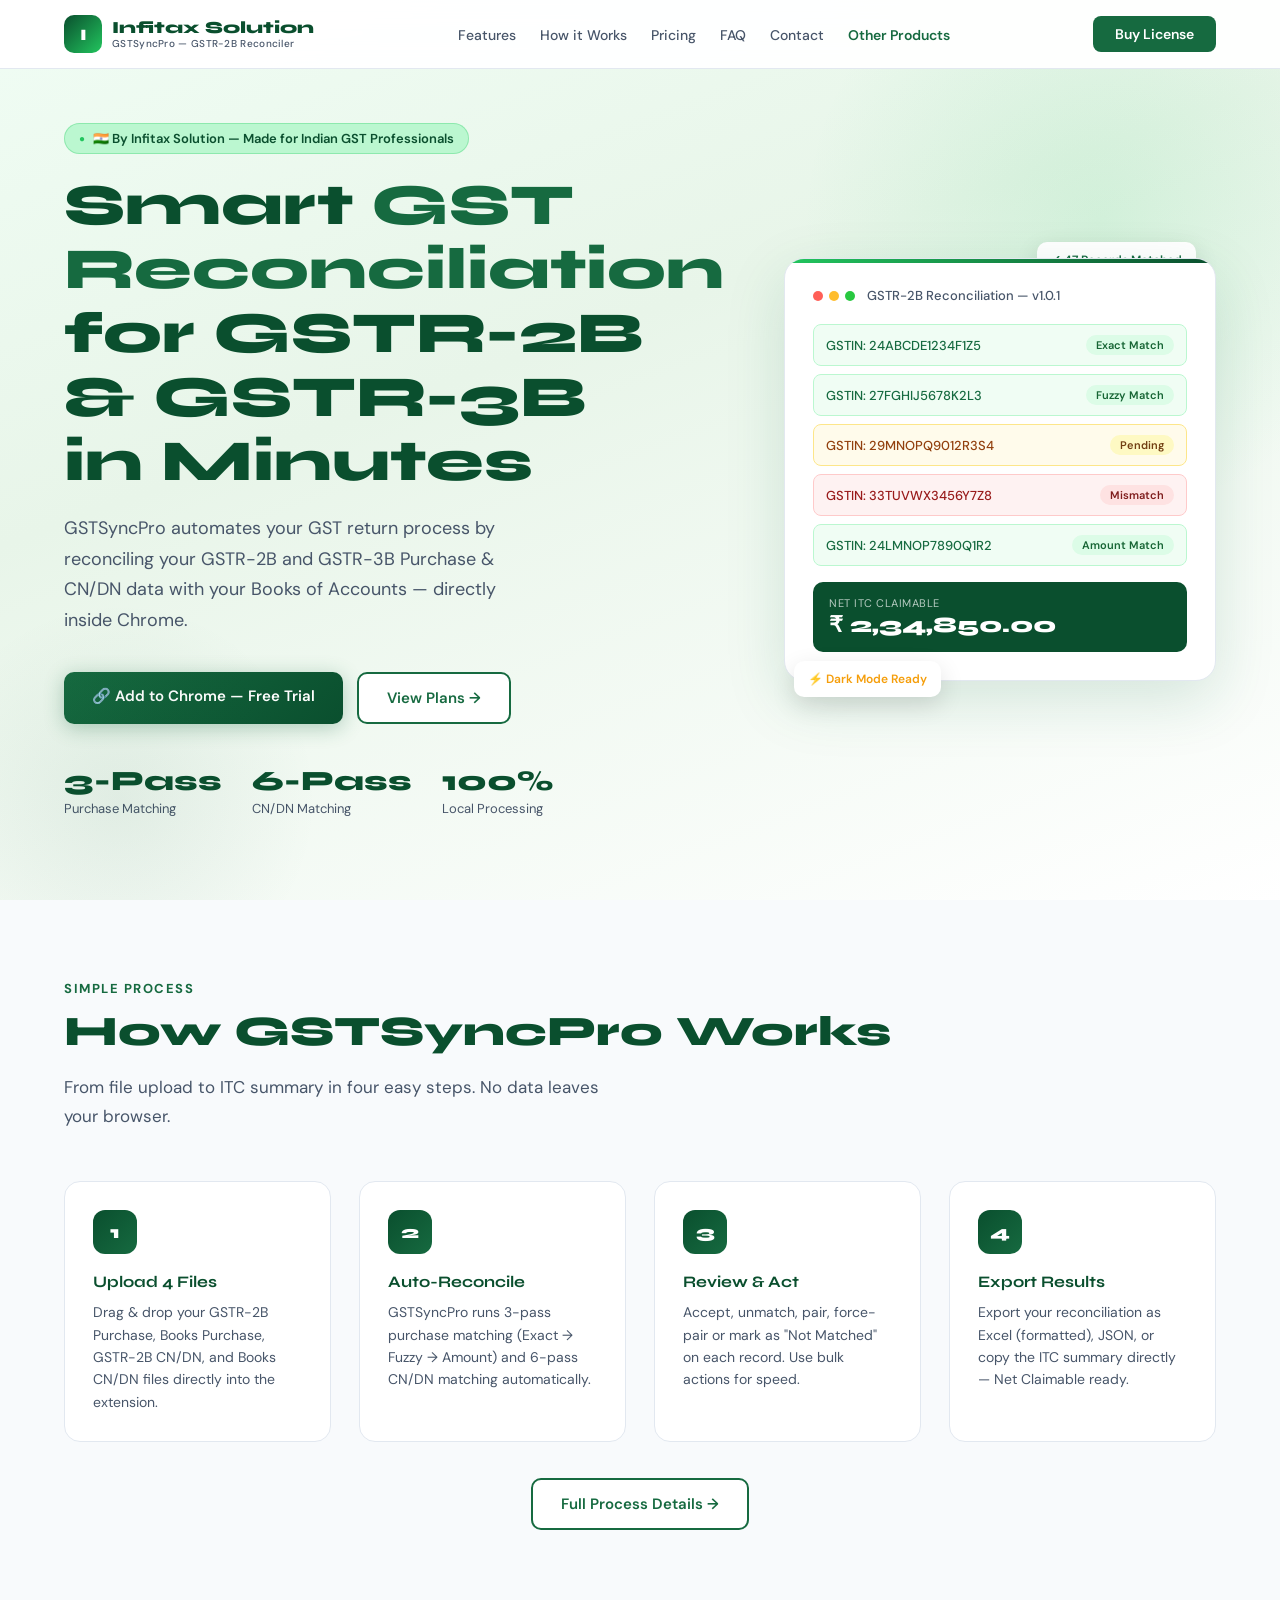
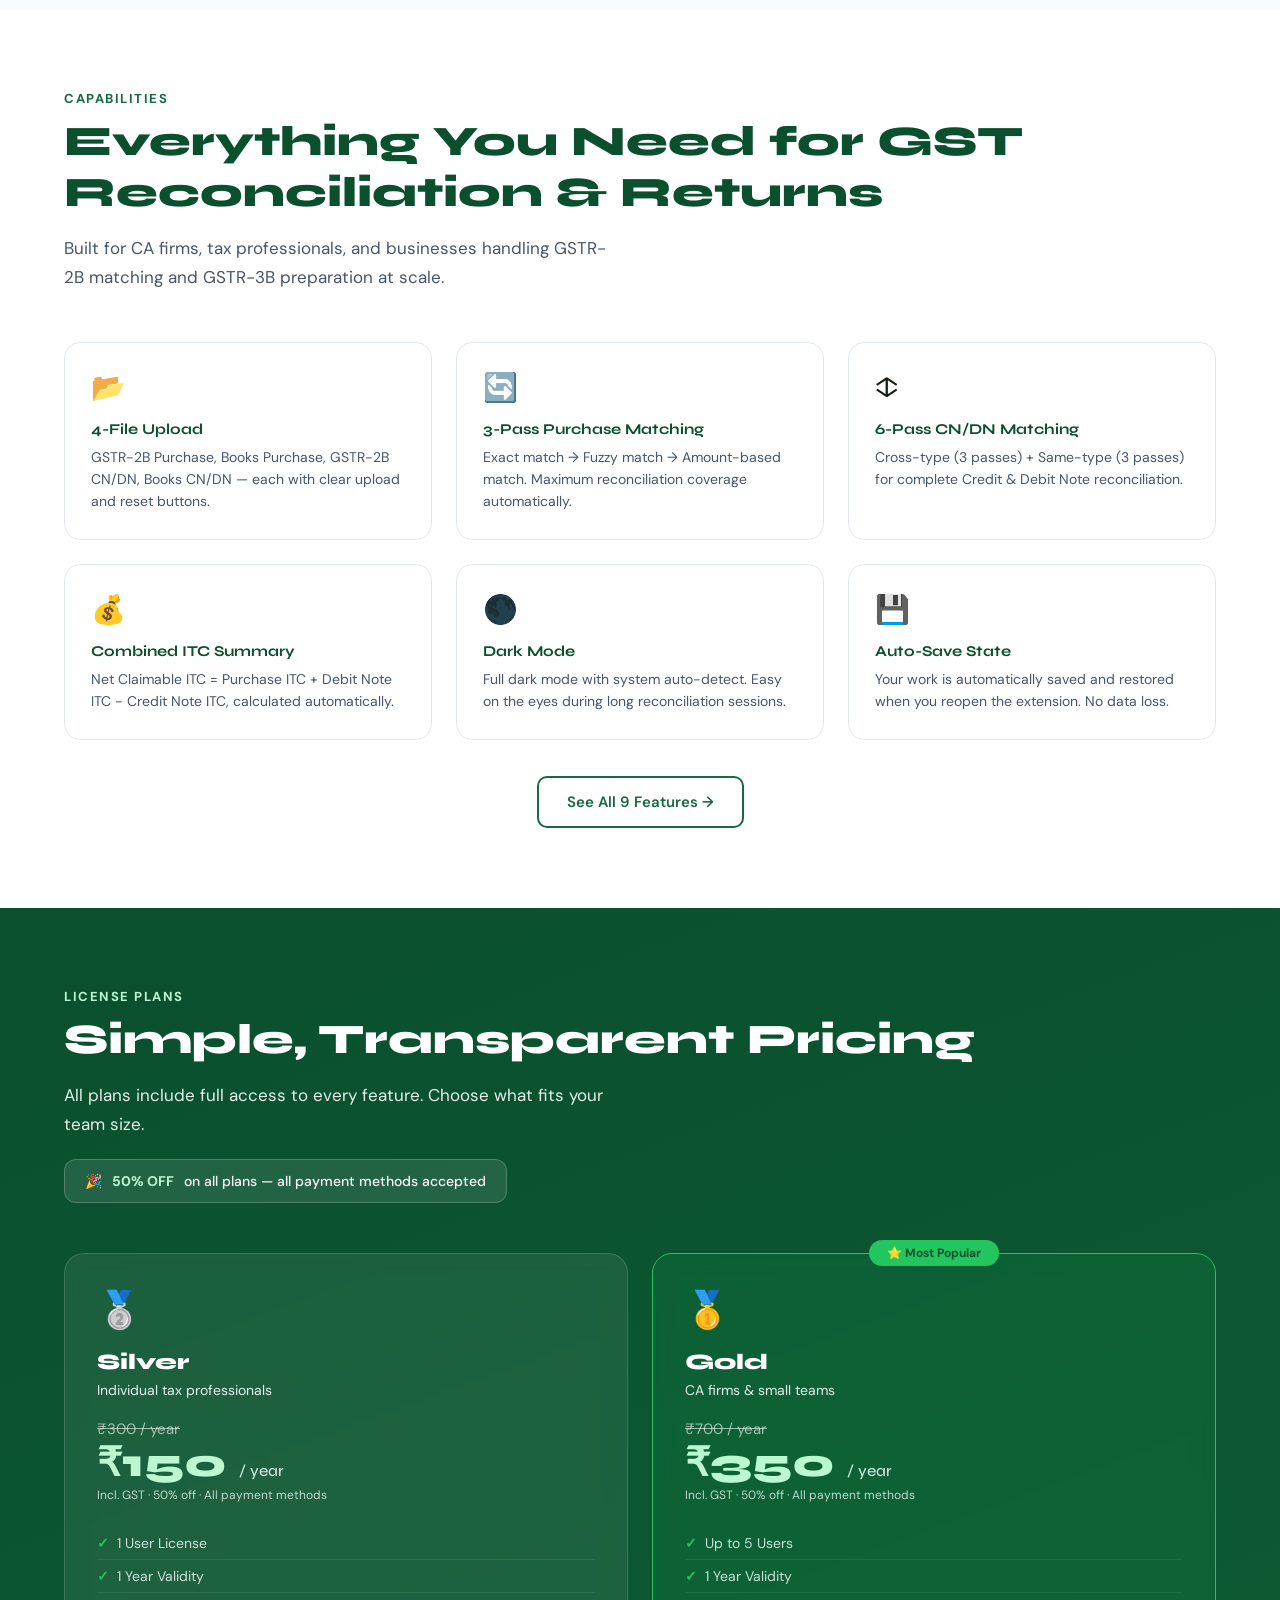
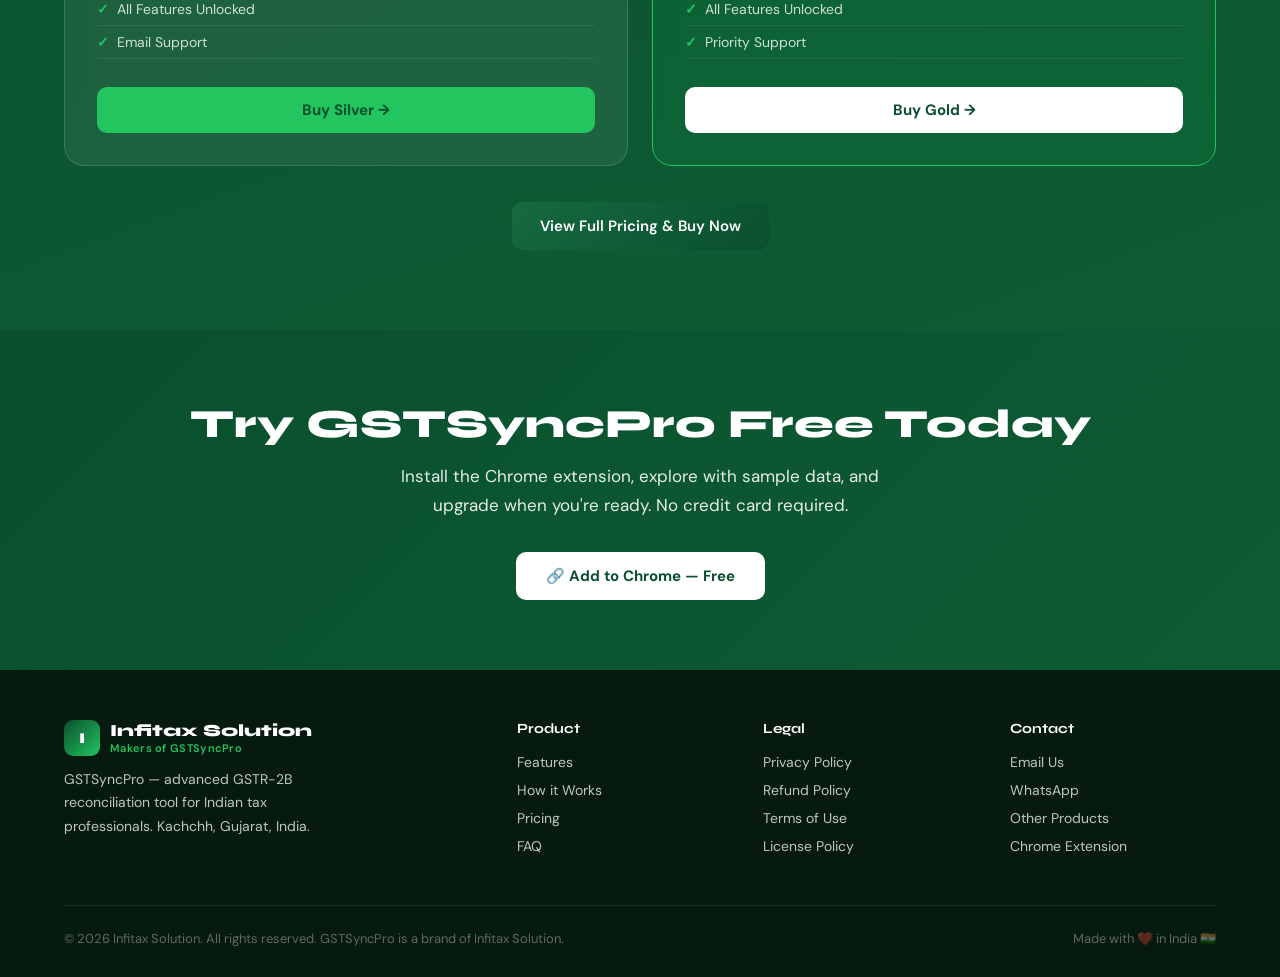
==== index.html @ 9fd31cd6 "Update Chrome extension links in index.html" ====
<!DOCTYPE html>
<html lang="en">
<head>
<meta charset="UTF-8">
<meta name="viewport" content="width=device-width, initial-scale=1.0">
<title>GSTSyncPro: Advanced GST Reconciliation Tool for GSTR-2B & GSTR-3B | Infitax Solution</title>
<meta name="description" content="GSTSyncPro by Infitax Solution is the ultimate GST reconciliation tool. Automate your GSTR-2B, GSTR-3B, and GST return matching directly in your Chrome browser.">
<meta name="keywords" content="gst, gstr2b, gstr3b, gst reconcilation, gst return, GSTR-2B reconciliation, GST reconciliation tool, ITC reconciliation, Chrome extension GST, CA firm GST tool, Infitax Solution, GSTSyncPro, GSTR 2B matching, purchase reconciliation, credit note debit note matching">
<link rel="canonical" href="https://www.infitaxsolution.com/">
<!-- Open Graph -->
<meta property="og:type" content="website">
<meta property="og:site_name" content="Infitax Solution">
<meta property="og:title" content="GSTSyncPro: Advanced GST Reconciliation Tool for GSTR-2B & GSTR-3B | Infitax Solution">
<meta property="og:description" content="GSTSyncPro by Infitax Solution is the ultimate GST reconciliation tool. Automate your GSTR-2B, GSTR-3B, and GST return matching directly in your Chrome browser.">
<meta property="og:url" content="https://www.infitaxsolution.com/">
<!-- Twitter Card -->
<meta name="twitter:card" content="summary">
<meta name="twitter:title" content="GSTSyncPro: Advanced GST Reconciliation Tool for GSTR-2B & GSTR-3B | Infitax Solution">
<meta name="twitter:description" content="GSTSyncPro by Infitax Solution is the ultimate GST reconciliation tool. Automate your GSTR-2B, GSTR-3B, and GST return matching directly in your Chrome browser.">
<!-- Favicon -->
<link rel="icon" type="image/svg+xml" href="data:image/svg+xml,<svg xmlns='http://www.w3.org/2000/svg' viewBox='0 0 100 100'><rect width='100' height='100' rx='20' fill='%230a4f2e'/><text x='50' y='72' font-size='60' font-family='Arial' font-weight='bold' fill='white' text-anchor='middle'>I</text></svg>">
<!-- Fonts -->
<link rel="preconnect" href="https://fonts.googleapis.com">
<link rel="preconnect" href="https://fonts.gstatic.com" crossorigin>
<link href="https://fonts.googleapis.com/css2?family=Syne:wght@400;600;700;800&family=DM+Sans:wght@300;400;500;600&display=swap" rel="stylesheet">
<link rel="stylesheet" href="assets/style.css">
<!-- Structured Data -->
<script type="application/ld+json">
{
  "@context": "https://schema.org",
  "@type": "Organization",
  "name": "Infitax Solution",
  "url": "https://www.infitaxsolution.com",
  "description": "Makers of GSTSyncPro — advanced GSTR-2B reconciliation tool for Indian GST professionals.",
  "address": {
    "@type": "PostalAddress",
    "addressLocality": "Kachchh",
    "addressRegion": "Gujarat",
    "addressCountry": "IN"
  },
  "contactPoint": {
    "@type": "ContactPoint",
    "email": "info@Infitaxsolution.com",
    "telephone": "+91-6354030446",
    "contactType": "customer support"
  }
}
</script>
<script type="application/ld+json">
{
  "@context": "https://schema.org",
  "@type": "SoftwareApplication",
  "name": "GSTSyncPro",
  "applicationCategory": "BusinessApplication",
  "operatingSystem": "Chrome",
  "description": "GSTR-2B reconciliation Chrome extension with 3-pass purchase matching and 6-pass CN/DN matching. 100% local processing.",
  "offers": [
    {
      "@type": "Offer",
      "name": "Silver Plan",
      "price": "150",
      "priceCurrency": "INR",
      "priceValidUntil": "2026-12-31"
    },
    {
      "@type": "Offer",
      "name": "Gold Plan",
      "price": "350",
      "priceCurrency": "INR",
      "priceValidUntil": "2026-12-31"
    }
  ],
  "author": {
    "@type": "Organization",
    "name": "Infitax Solution"
  }
}
</script>
</head>
<body>
<header>
<nav>
  <div class="nav-inner">
    <a href="/" class="nav-logo">
      <div class="logo-icon">I</div>
      <div class="logo-text">
        <span class="logo-brand">Infitax Solution</span>
        <span class="logo-sub">GSTSyncPro — GSTR-2B Reconciler</span>
      </div>
    </a>
    <ul class="nav-links">
      <li><a href="features/" data-nav="features">Features</a></li>
      <li><a href="how-it-works/" data-nav="how-it-works">How it Works</a></li>
      <li><a href="pricing/" data-nav="pricing">Pricing</a></li>
      <li><a href="faq/" data-nav="faq">FAQ</a></li>
      <li><a href="contact/" data-nav="contact">Contact</a></li>
      <li><a href="products/" data-nav="products" class="nav-products">Other Products</a></li>
    </ul>
    <a href="pricing/" class="nav-cta">Buy License</a>
    <div class="hamburger" onclick="toggleMenu()" aria-label="Toggle menu"><span></span><span></span><span></span></div>
  </div>
</nav>
</header>
<div class="mobile-menu" id="mobileMenu">
  <a href="features/" onclick="toggleMenu()">Features</a>
  <a href="how-it-works/" onclick="toggleMenu()">How it Works</a>
  <a href="pricing/" onclick="toggleMenu()">Pricing</a>
  <a href="faq/" onclick="toggleMenu()">FAQ</a>
  <a href="contact/" onclick="toggleMenu()">Contact</a>
  <a href="products/" onclick="toggleMenu()">Other Products</a>
  <a href="pricing/" onclick="toggleMenu()" style="color:var(--green-mid);font-weight:700;margin-top:8px">&#128273; Buy License</a>
</div>

<main>
<!-- HERO -->
<section class="hero" id="home">
  <div class="hero-inner">
    <div>
      <div class="hero-badge">&#127470;&#127475; By Infitax Solution &#8212; Made for Indian GST Professionals</div>
      <h1 class="hero-h1">Smart <span>GST Reconciliation</span><br>for GSTR-2B &amp; GSTR-3B<br>in Minutes</h1>
      <p class="hero-sub">GSTSyncPro automates your GST return process by reconciling your GSTR-2B and GSTR-3B Purchase &amp; CN/DN data with your Books of Accounts &#8212; directly inside Chrome.</p>
      <div class="hero-actions">
        <a href="https://infitaxsolution.github.io/GstSynPro/" target="_blank" rel="noopener noreferrer" class="btn-primary">&#128279; Add to Chrome &#8212; Free Trial</a>
        <a href="pricing/" class="btn-secondary">View Plans &#8594;</a>
      </div>
      <div class="hero-stats">
        <div class="stat"><div class="stat-num">3-Pass</div><div class="stat-label">Purchase Matching</div></div>
        <div class="stat"><div class="stat-num">6-Pass</div><div class="stat-label">CN/DN Matching</div></div>
        <div class="stat"><div class="stat-num">100%</div><div class="stat-label">Local Processing</div></div>
      </div>
    </div>
    <div class="hero-visual">
      <div class="floating-tag t1">&#10003; 47 Records Matched</div>
      <div class="hero-card">
        <div class="card-header">
          <div class="card-dots"><span></span><span></span><span></span></div>
          <span class="card-title">GSTR-2B Reconciliation &#8212; v1.0.1</span>
        </div>
        <div class="match-row matched"><span>GSTIN: 24ABCDE1234F1Z5</span><span class="match-badge m">Exact Match</span></div>
        <div class="match-row matched"><span>GSTIN: 27FGHIJ5678K2L3</span><span class="match-badge m">Fuzzy Match</span></div>
        <div class="match-row pending"><span>GSTIN: 29MNOPQ9012R3S4</span><span class="match-badge p">Pending</span></div>
        <div class="match-row mismatch"><span>GSTIN: 33TUVWX3456Y7Z8</span><span class="match-badge x">Mismatch</span></div>
        <div class="match-row matched"><span>GSTIN: 24LMNOP7890Q1R2</span><span class="match-badge m">Amount Match</span></div>
        <div class="itc-box"><div class="itc-label">Net ITC Claimable</div><div class="itc-amount">&#8377; 2,34,850.00</div></div>
      </div>
      <div class="floating-tag t2">&#9889; Dark Mode Ready</div>
    </div>
  </div>
</section>

<!-- HOW IT WORKS TEASER -->
<section class="how-bg" id="how">
  <div class="section-inner">
    <div class="section-label">Simple Process</div>
    <div class="section-title">How GSTSyncPro Works</div>
    <p class="section-sub">From file upload to ITC summary in four easy steps. No data leaves your browser.</p>
    <div class="steps">
      <div class="step-card"><div class="step-num">1</div><h3>Upload 4 Files</h3><p>Drag &amp; drop your GSTR-2B Purchase, Books Purchase, GSTR-2B CN/DN, and Books CN/DN files directly into the extension.</p></div>
      <div class="step-card"><div class="step-num">2</div><h3>Auto-Reconcile</h3><p>GSTSyncPro runs 3-pass purchase matching (Exact &#8594; Fuzzy &#8594; Amount) and 6-pass CN/DN matching automatically.</p></div>
      <div class="step-card"><div class="step-num">3</div><h3>Review &amp; Act</h3><p>Accept, unmatch, pair, force-pair or mark as "Not Matched" on each record. Use bulk actions for speed.</p></div>
      <div class="step-card"><div class="step-num">4</div><h3>Export Results</h3><p>Export your reconciliation as Excel (formatted), JSON, or copy the ITC summary directly &#8212; Net Claimable ready.</p></div>
    </div>
    <div style="text-align:center;margin-top:36px"><a href="how-it-works/" class="btn-secondary">Full Process Details &#8594;</a></div>
  </div>
</section>

<!-- FEATURES TEASER -->
<section id="features">
  <div class="section-inner">
    <div class="section-label">Capabilities</div>
    <div class="section-title">Everything You Need for GST Reconciliation &amp; Returns</div>
    <p class="section-sub">Built for CA firms, tax professionals, and businesses handling GSTR-2B matching and GSTR-3B preparation at scale.</p>
    <div class="features-grid">
      <div class="feat"><div class="feat-icon">&#128194;</div><h3>4-File Upload</h3><p>GSTR-2B Purchase, Books Purchase, GSTR-2B CN/DN, Books CN/DN &#8212; each with clear upload and reset buttons.</p></div>
      <div class="feat"><div class="feat-icon">&#128260;</div><h3>3-Pass Purchase Matching</h3><p>Exact match &#8594; Fuzzy match &#8594; Amount-based match. Maximum reconciliation coverage automatically.</p></div>
      <div class="feat"><div class="feat-icon">&#8597;&#65039;</div><h3>6-Pass CN/DN Matching</h3><p>Cross-type (3 passes) + Same-type (3 passes) for complete Credit &amp; Debit Note reconciliation.</p></div>
      <div class="feat"><div class="feat-icon">&#128176;</div><h3>Combined ITC Summary</h3><p>Net Claimable ITC = Purchase ITC + Debit Note ITC &#8722; Credit Note ITC, calculated automatically.</p></div>
      <div class="feat"><div class="feat-icon">&#127761;</div><h3>Dark Mode</h3><p>Full dark mode with system auto-detect. Easy on the eyes during long reconciliation sessions.</p></div>
      <div class="feat"><div class="feat-icon">&#128190;</div><h3>Auto-Save State</h3><p>Your work is automatically saved and restored when you reopen the extension. No data loss.</p></div>
    </div>
    <div style="text-align:center;margin-top:36px"><a href="features/" class="btn-secondary">See All 9 Features &#8594;</a></div>
  </div>
</section>

<!-- PRICING TEASER -->
<section class="pricing-bg" id="pricing">
  <div class="section-inner">
    <div class="section-label">License Plans</div>
    <div class="section-title">Simple, Transparent Pricing</div>
    <p class="section-sub">All plans include full access to every feature. Choose what fits your team size.</p>
    <div class="discount-banner">&#127881; <strong>50% OFF</strong> on all plans &#8212; all payment methods accepted</div>
    <div class="plans">
      <div class="plan">
        <div class="plan-icon">&#129352;</div>
        <div class="plan-name">Silver</div>
        <div class="plan-desc">Individual tax professionals</div>
        <div class="plan-price"><span class="price-original">&#8377;300 / year</span><span class="price-current">&#8377;150 <span>/ year</span></span></div>
        <div class="price-note">Incl. GST &middot; 50% off &middot; All payment methods</div>
        <ul class="plan-features"><li>1 User License</li><li>1 Year Validity</li><li>All Features Unlocked</li><li>Email Support</li></ul>
        <a href="pricing/" class="plan-btn" style="text-decoration:none">Buy Silver &#8594;</a>
      </div>
      <div class="plan popular">
        <div class="popular-badge">&#11088; Most Popular</div>
        <div class="plan-icon">&#129351;</div>
        <div class="plan-name">Gold</div>
        <div class="plan-desc">CA firms &amp; small teams</div>
        <div class="plan-price"><span class="price-original">&#8377;700 / year</span><span class="price-current">&#8377;350 <span>/ year</span></span></div>
        <div class="price-note">Incl. GST &middot; 50% off &middot; All payment methods</div>
        <ul class="plan-features"><li>Up to 5 Users</li><li>1 Year Validity</li><li>All Features Unlocked</li><li>Priority Support</li></ul>
        <a href="pricing/" class="plan-btn" style="text-decoration:none">Buy Gold &#8594;</a>
      </div>
    </div>
    <div style="text-align:center;margin-top:36px"><a href="pricing/" class="btn-primary">View Full Pricing &amp; Buy Now</a></div>
  </div>
</section>

<!-- CTA -->
<div class="cta-band">
  <div class="section-inner">
    <h2>Try GSTSyncPro Free Today</h2>
    <p>Install the Chrome extension, explore with sample data, and upgrade when you're ready. No credit card required.</p>
    <a href="https://chromewebstore.google.com/detail/gstsync-pro/aaclnkpbjahikebmjbdmiamlgdohfobl?hl=en-US&utm_source=ext_sidebar&pli=1" target="_blank" rel="noopener noreferrer" class="btn-white">&#128279; Add to Chrome &#8212; Free</a>
  </div>
</div>
</main>

<footer>
  <div class="footer-inner">
    <div class="footer-top">
      <div class="footer-brand">
        <div style="display:flex;align-items:center;gap:10px;margin-bottom:4px">
          <div style="width:36px;height:36px;background:linear-gradient(135deg,#0a4f2e,#22c55e);border-radius:9px;display:flex;align-items:center;justify-content:center;color:#fff;font-family:Syne,sans-serif;font-weight:800;font-size:15px">I</div>
          <div>
            <div style="color:#fff;font-family:Syne,sans-serif;font-weight:800;font-size:17px">Infitax Solution</div>
            <div style="color:#22c55e;font-size:11px;font-weight:600;letter-spacing:.3px">Makers of GSTSyncPro</div>
          </div>
        </div>
        <p>GSTSyncPro — advanced GSTR-2B reconciliation tool for Indian tax professionals. Kachchh, Gujarat, India.</p>
      </div>
      <div class="footer-col">
        <h4>Product</h4>
        <a href="features/">Features</a>
        <a href="how-it-works/">How it Works</a>
        <a href="pricing/">Pricing</a>
        <a href="faq/">FAQ</a>
      </div>
      <div class="footer-col">
        <h4>Legal</h4>
        <a href="policies/privacy/">Privacy Policy</a>
        <a href="policies/refund/">Refund Policy</a>
        <a href="policies/terms/">Terms of Use</a>
        <a href="policies/license/">License Policy</a>
      </div>
      <div class="footer-col">
        <h4>Contact</h4>
        <a href="mailto:info@Infitaxsolution.com">Email Us</a>
        <a href="https://wa.me/916354030446" target="_blank" rel="noopener noreferrer">WhatsApp</a>
        <a href="products/">Other Products</a>
        <a href="https://chromewebstore.google.com/detail/gstsync-pro/aaclnkpbjahikebmjbdmiamlgdohfobl?hl=en-US&utm_source=ext_sidebar&pli=1" target="_blank" rel="noopener noreferrer">Chrome Extension</a>
      </div>
    </div>
    <div class="footer-bottom">
      <p>&#169; 2026 Infitax Solution. All rights reserved. GSTSyncPro is a brand of Infitax Solution.</p>
      <p>Made with &#10084;&#65039; in India &#127470;&#127475;</p>
    </div>
  </div>
</footer>
<div class="modal-overlay" id="payModal">
  <div class="modal">
    <button class="modal-close" onclick="closeModal()">&#10005;</button>
    <div id="modal-body"></div>
  </div>
</div>
<div class="toast" id="toast"></div>
<script src="assets/script.js"></script>
</body>
</html>
---- assets/style.css ----
/* ── ROOT VARIABLES ── */
:root {
  --green-deep: #0a4f2e;
  --green-mid: #166a40;
  --green-bright: #22c55e;
  --green-light: #bbf7d0;
  --green-pale: #f0fdf4;
  --gold: #f59e0b;
  --white: #ffffff;
  --gray-50: #f8fafc;
  --gray-100: #f1f5f9;
  --gray-200: #e2e8f0;
  --gray-600: #475569;
  --gray-700: #374151;
  --gray-800: #1e293b;
  --text: #0f1f12;
  --shadow: 0 4px 32px rgba(22,106,64,0.10);
  --radius: 16px;
}
*,*::before,*::after{box-sizing:border-box;margin:0;padding:0}
html{scroll-behavior:smooth}
body{font-family:'DM Sans',sans-serif;color:var(--text);background:#fff;overflow-x:hidden}
a{text-decoration:none;color:inherit}
img{max-width:100%}

/* ── NAV ── */
nav{position:fixed;top:0;left:0;width:100%;z-index:999;background:rgba(255,255,255,0.95);backdrop-filter:blur(12px);border-bottom:1px solid var(--gray-200);padding:0 5%}
.nav-inner{max-width:1200px;margin:0 auto;display:flex;align-items:center;justify-content:space-between;height:68px}
.nav-logo{display:flex;align-items:center;gap:10px}
.nav-logo .logo-icon{width:38px;height:38px;background:linear-gradient(135deg,var(--green-deep),var(--green-bright));border-radius:10px;display:flex;align-items:center;justify-content:center;color:#fff;font-family:'Syne',sans-serif;font-weight:800;font-size:16px;flex-shrink:0}
.nav-logo .logo-text{display:flex;flex-direction:column;line-height:1.1}
.nav-logo .logo-brand{font-family:'Syne',sans-serif;font-weight:800;font-size:17px;color:var(--green-deep)}
.nav-logo .logo-sub{font-size:10px;font-weight:500;color:var(--gray-600);letter-spacing:.3px}
.nav-links{display:flex;align-items:center;gap:24px;list-style:none}
.nav-links a{font-size:14px;font-weight:500;color:var(--gray-600);transition:.2s;padding:4px 0;border-bottom:2px solid transparent}
.nav-links a:hover,.nav-links a.active{color:var(--green-mid);border-bottom-color:var(--green-bright)}
.nav-links a.nav-products{color:var(--green-mid);font-weight:600}
.nav-cta{background:var(--green-mid);color:#fff !important;padding:9px 22px;border-radius:8px;font-size:14px;font-weight:600;transition:.2s;border-bottom:none !important}
.nav-cta:hover{background:var(--green-deep);color:#fff !important}
.hamburger{display:none;flex-direction:column;gap:5px;cursor:pointer;padding:4px}
.hamburger span{display:block;width:24px;height:2px;background:var(--green-deep);border-radius:2px;transition:.3s}
.mobile-menu{display:none;position:fixed;top:68px;left:0;width:100%;background:#fff;border-bottom:1px solid var(--gray-200);padding:20px 5%;z-index:998}
.mobile-menu.open{display:block}
.mobile-menu a{display:block;padding:12px 0;font-size:15px;font-weight:500;color:var(--gray-600);border-bottom:1px solid var(--gray-100)}

/* ── PAGE HEADER (inner pages) ── */
.page-header{background:linear-gradient(160deg,var(--green-deep) 0%,#0d5c34 100%);padding:130px 5% 70px;text-align:center;position:relative;overflow:hidden}
.page-header::before{content:'';position:absolute;top:-60px;right:-80px;width:420px;height:420px;background:radial-gradient(circle,rgba(34,197,94,0.15) 0%,transparent 70%);border-radius:50%;pointer-events:none}
.page-header::after{content:'';position:absolute;bottom:-80px;left:-60px;width:300px;height:300px;background:radial-gradient(circle,rgba(10,79,46,0.2) 0%,transparent 70%);border-radius:50%;pointer-events:none}
.page-header .section-label{color:var(--green-bright)}
.page-header h1{font-family:'Syne',sans-serif;font-size:clamp(30px,4vw,50px);font-weight:800;color:#fff;margin-bottom:16px;line-height:1.2}
.page-header p{font-size:17px;color:rgba(255,255,255,.75);max-width:560px;margin:0 auto;line-height:1.7}

/* ── HERO ── */
.hero{min-height:100vh;background:linear-gradient(160deg,var(--green-pale) 0%,#e8f5e9 40%,#fff 100%);display:flex;align-items:center;padding:100px 5% 60px;position:relative;overflow:hidden}
.hero::before{content:'';position:absolute;top:-80px;right:-120px;width:600px;height:600px;background:radial-gradient(circle,rgba(34,197,94,0.12) 0%,transparent 70%);border-radius:50%;pointer-events:none}
.hero::after{content:'';position:absolute;bottom:-100px;left:-80px;width:400px;height:400px;background:radial-gradient(circle,rgba(10,79,46,0.07) 0%,transparent 70%);border-radius:50%;pointer-events:none}
.hero-inner{max-width:1200px;margin:0 auto;display:grid;grid-template-columns:1fr 1fr;gap:60px;align-items:center}
.hero-badge{display:inline-flex;align-items:center;gap:8px;background:var(--green-light);color:var(--green-deep);padding:6px 14px;border-radius:50px;font-size:13px;font-weight:600;margin-bottom:20px;border:1px solid rgba(34,197,94,0.3)}
.hero-badge::before{content:'●';color:var(--green-bright);font-size:10px;animation:pulse 2s infinite}
@keyframes pulse{0%,100%{opacity:1}50%{opacity:0.3}}
h1.hero-h1{font-family:'Syne',sans-serif;font-size:clamp(36px,5vw,58px);font-weight:800;line-height:1.1;color:var(--green-deep);margin-bottom:20px}
h1.hero-h1 span{color:var(--green-mid)}
.hero-sub{font-size:18px;color:var(--gray-600);line-height:1.7;margin-bottom:36px;max-width:480px}
.hero-actions{display:flex;gap:14px;flex-wrap:wrap;margin-bottom:40px}
.btn-primary{background:linear-gradient(135deg,var(--green-mid),var(--green-deep));color:#fff;padding:14px 28px;border-radius:10px;font-size:15px;font-weight:600;transition:.25s;box-shadow:0 4px 20px rgba(22,106,64,0.3);display:inline-block}
.btn-primary:hover{transform:translateY(-2px);box-shadow:0 8px 28px rgba(22,106,64,0.4);color:#fff}
.btn-secondary{background:#fff;color:var(--green-mid);padding:14px 28px;border-radius:10px;font-size:15px;font-weight:600;border:2px solid var(--green-mid);transition:.25s;display:inline-block}
.btn-secondary:hover{background:var(--green-pale);transform:translateY(-2px)}
.hero-stats{display:flex;gap:30px;flex-wrap:wrap}
.stat-num{font-family:'Syne',sans-serif;font-size:28px;font-weight:800;color:var(--green-deep)}
.stat-label{font-size:13px;color:var(--gray-600);margin-top:2px}
.hero-visual{position:relative}
.hero-card{background:#fff;border-radius:20px;padding:28px;box-shadow:0 20px 60px rgba(22,106,64,0.15);border:1px solid var(--gray-200);position:relative;overflow:hidden}
.hero-card::before{content:'';position:absolute;top:0;left:0;right:0;height:4px;background:linear-gradient(90deg,var(--green-bright),var(--green-deep))}
.card-header{display:flex;align-items:center;gap:12px;margin-bottom:20px}
.card-dots{display:flex;gap:6px}
.card-dots span{width:10px;height:10px;border-radius:50%;background:var(--gray-200)}
.card-dots span:first-child{background:#ff5f57}
.card-dots span:nth-child(2){background:#ffbd2e}
.card-dots span:last-child{background:#28c840}
.card-title{font-size:13px;color:var(--gray-600);font-weight:500}
.match-row{display:flex;align-items:center;justify-content:space-between;padding:10px 12px;border-radius:8px;margin-bottom:8px;font-size:13px;font-weight:500}
.match-row.matched{background:#f0fdf4;border:1px solid #bbf7d0;color:var(--green-mid)}
.match-row.pending{background:#fffbeb;border:1px solid #fde68a;color:#92400e}
.match-row.mismatch{background:#fef2f2;border:1px solid #fecaca;color:#991b1b}
.match-badge{font-size:11px;padding:3px 10px;border-radius:50px;font-weight:600}
.match-badge.m{background:#dcfce7;color:#166534}
.match-badge.p{background:#fef9c3;color:#713f12}
.match-badge.x{background:#fee2e2;color:#7f1d1d}
.itc-box{margin-top:16px;background:var(--green-deep);border-radius:10px;padding:14px 16px;color:#fff}
.itc-label{font-size:11px;opacity:.7;text-transform:uppercase;letter-spacing:.5px}
.itc-amount{font-family:'Syne',sans-serif;font-size:22px;font-weight:800;margin-top:2px}
.floating-tag{position:absolute;background:#fff;border-radius:10px;padding:10px 14px;box-shadow:0 8px 24px rgba(0,0,0,.12);font-size:12px;font-weight:600;display:flex;align-items:center;gap:7px;white-space:nowrap}
.floating-tag.t1{top:-16px;right:20px;color:var(--green-mid);animation:float1 3s ease-in-out infinite}
.floating-tag.t2{bottom:-16px;left:10px;color:#f59e0b;animation:float2 3s ease-in-out infinite 1.5s}
@keyframes float1{0%,100%{transform:translateY(0)}50%{transform:translateY(-8px)}}
@keyframes float2{0%,100%{transform:translateY(0)}50%{transform:translateY(8px)}}

/* ── SECTION BASE ── */
section{padding:80px 5%}
.section-inner{max-width:1200px;margin:0 auto}
.section-label{font-size:13px;font-weight:700;color:var(--green-mid);text-transform:uppercase;letter-spacing:1.5px;margin-bottom:10px}
.section-title{font-family:'Syne',sans-serif;font-size:clamp(28px,4vw,42px);font-weight:800;color:var(--green-deep);margin-bottom:16px;line-height:1.2}
.section-sub{font-size:17px;color:var(--gray-600);max-width:560px;line-height:1.7}
.page-inner{max-width:1200px;margin:0 auto;padding:70px 5%}

/* ── HOW IT WORKS ── */
.how-bg{background:var(--gray-50)}
.steps{display:grid;grid-template-columns:repeat(auto-fit,minmax(220px,1fr));gap:28px;margin-top:50px}
.step-card{background:#fff;border-radius:16px;padding:28px;border:1px solid var(--gray-200);position:relative;transition:.3s}
.step-card:hover{transform:translateY(-4px);box-shadow:var(--shadow)}
.step-num{width:44px;height:44px;background:linear-gradient(135deg,var(--green-deep),var(--green-mid));border-radius:12px;display:flex;align-items:center;justify-content:center;color:#fff;font-family:'Syne',sans-serif;font-weight:800;font-size:18px;margin-bottom:18px}
.step-card h3{font-family:'Syne',sans-serif;font-size:16px;font-weight:700;color:var(--green-deep);margin-bottom:10px}
.step-card p{font-size:14px;color:var(--gray-600);line-height:1.6}

/* ── FEATURES ── */
.features-grid{display:grid;grid-template-columns:repeat(auto-fit,minmax(280px,1fr));gap:24px;margin-top:50px}
.feat{background:#fff;border:1px solid var(--gray-200);border-radius:16px;padding:26px;transition:.3s;position:relative;overflow:hidden}
.feat::before{content:'';position:absolute;top:0;left:0;width:3px;height:100%;background:linear-gradient(180deg,var(--green-bright),var(--green-deep));opacity:0;transition:.3s}
.feat:hover::before{opacity:1}
.feat:hover{transform:translateY(-3px);box-shadow:var(--shadow)}
.feat-icon{font-size:28px;margin-bottom:14px}
.feat h3{font-family:'Syne',sans-serif;font-size:15px;font-weight:700;color:var(--green-deep);margin-bottom:8px}
.feat p{font-size:14px;color:var(--gray-600);line-height:1.6}

/* ── PRICING ── */
.pricing-bg{background:linear-gradient(160deg,var(--green-deep) 0%,#0d5c34 100%);color:#fff}
.pricing-bg .section-title{color:#fff}
.pricing-bg .section-sub{color:rgba(255,255,255,.9)}
.pricing-bg .section-label{color:var(--green-light)}
.discount-banner{background:rgba(255,255,255,.1);border:1px solid rgba(255,255,255,.2);border-radius:12px;padding:12px 20px;display:inline-flex;align-items:center;gap:10px;margin-top:20px;margin-bottom:50px;font-size:14px;font-weight:500;color:rgba(255,255,255,1)}
.discount-banner strong{color:var(--green-light)}
.plans{display:grid;grid-template-columns:repeat(auto-fit,minmax(280px,1fr));gap:24px}
.plan{background:rgba(255,255,255,.07);border:1px solid rgba(255,255,255,.15);border-radius:20px;padding:32px;position:relative;transition:.3s;backdrop-filter:blur(10px)}
.plan:hover{transform:translateY(-4px);background:rgba(255,255,255,.12)}
.plan.popular{border-color:var(--green-bright);background:rgba(34,197,94,.1)}
.popular-badge{position:absolute;top:-14px;left:50%;transform:translateX(-50%);background:var(--green-bright);color:var(--green-deep);font-size:12px;font-weight:700;padding:5px 18px;border-radius:50px;white-space:nowrap}
.plan-icon{font-size:36px;margin-bottom:16px}
.plan-name{font-family:'Syne',sans-serif;font-size:22px;font-weight:800;margin-bottom:6px}
.plan-desc{font-size:14px;color:rgba(255,255,255,.9);margin-bottom:20px}
.price-original{font-size:15px;color:rgba(255,255,255,.6);text-decoration:line-through;display:block}
.price-current{font-family:'Syne',sans-serif;font-size:40px;font-weight:800;color:var(--green-light)}
.price-current span{font-size:16px;font-weight:500;color:rgba(255,255,255,.8)}
.price-note{font-size:12px;color:rgba(255,255,255,.75);margin-bottom:24px}
.plan-features{list-style:none;margin-bottom:28px}
.plan-features li{font-size:14px;color:rgba(255,255,255,.8);padding:7px 0;border-bottom:1px solid rgba(255,255,255,.08);display:flex;align-items:center;gap:8px}
.plan-features li::before{content:'✓';color:var(--green-bright);font-weight:700;flex-shrink:0}
.plan-btn{display:block;text-align:center;background:var(--green-bright);color:var(--green-deep);padding:13px;border-radius:10px;font-weight:700;font-size:15px;transition:.25s;cursor:pointer;border:none;width:100%;font-family:'DM Sans',sans-serif}
.plan-btn:hover{background:#16a34a;color:#fff;transform:translateY(-1px)}
.plan.popular .plan-btn{background:#fff;color:var(--green-deep)}
.plan.popular .plan-btn:hover{background:var(--green-bright)}
.upi-note{margin-top:40px;text-align:center;font-size:13px;color:rgba(255,255,255,.55);background:rgba(255,255,255,.05);border-radius:10px;padding:14px;border:1px solid rgba(255,255,255,.1)}
.trial-box{background:var(--green-pale);border:2px dashed var(--green-light);border-radius:20px;padding:36px;text-align:center;margin-top:50px}
.trial-box h3{font-family:'Syne',sans-serif;font-size:22px;font-weight:800;color:var(--green-deep);margin-bottom:10px}
.trial-box p{color:var(--gray-600);font-size:15px;margin-bottom:20px}

/* ── FAQ ── */
.faq-list{margin-top:50px;display:grid;gap:14px}
.faq-item{background:#fff;border:1px solid var(--gray-200);border-radius:14px;overflow:hidden}
.faq-q{padding:18px 22px;cursor:pointer;display:flex;justify-content:space-between;align-items:center;font-weight:600;font-size:15px;color:var(--green-deep);transition:.2s;user-select:none}
.faq-q:hover{background:var(--green-pale)}
.faq-arrow{font-size:18px;transition:.3s;color:var(--green-bright)}
.faq-item.open .faq-arrow{transform:rotate(180deg)}
.faq-a{padding:0 22px;max-height:0;overflow:hidden;transition:.35s ease;font-size:14px;color:var(--gray-600);line-height:1.7}
.faq-item.open .faq-a{padding:0 22px 18px;max-height:400px}

/* ── POLICY PAGES ── */
.policy-layout{display:grid;grid-template-columns:220px 1fr;gap:44px;align-items:start}
.policy-sidebar{position:sticky;top:88px;background:#fff;border:1px solid var(--gray-200);border-radius:14px;padding:16px;overflow:hidden}
.policy-sidebar h4{font-family:'Syne',sans-serif;font-size:13px;font-weight:700;color:var(--gray-600);text-transform:uppercase;letter-spacing:1px;padding:8px 12px 14px;border-bottom:1px solid var(--gray-200);margin-bottom:8px}
.policy-nav-link{display:block;padding:10px 12px;border-radius:8px;font-size:14px;font-weight:500;color:var(--gray-600);transition:.2s;margin-bottom:2px}
.policy-nav-link:hover{background:var(--green-pale);color:var(--green-mid)}
.policy-nav-link.active{background:var(--green-pale);color:var(--green-mid);font-weight:700;border-left:3px solid var(--green-bright)}
.policy-content-box{background:#fff;border:1px solid var(--gray-200);border-radius:16px;padding:36px;line-height:1.8}
.policy-content-box h2{font-family:'Syne',sans-serif;font-size:24px;font-weight:800;color:var(--green-deep);margin-bottom:6px}
.policy-content-box .eff-date{font-size:13px;color:var(--gray-600);margin-bottom:28px;padding-bottom:20px;border-bottom:1px solid var(--gray-200)}
.policy-content-box h3{font-size:15px;font-weight:700;color:var(--green-deep);margin:26px 0 10px}
.policy-content-box p,.policy-content-box li{font-size:14px;color:#374151;line-height:1.85;margin-bottom:8px}
.policy-content-box ul{padding-left:20px;margin-bottom:8px}
.policy-content-box ul li{list-style:disc}
.policy-content-box a{color:var(--green-mid);text-decoration:underline}

/* ── CONTACT ── */
.contact-dark{background:var(--green-deep);color:#fff}
.contact-dark .section-title{color:#fff}
.contact-grid{display:grid;grid-template-columns:1fr 1fr;gap:60px;align-items:start}
.contact-info h3{font-family:'Syne',sans-serif;font-size:20px;font-weight:700;margin-bottom:24px;color:rgba(255,255,255,.9)}
.contact-item{display:flex;align-items:flex-start;gap:14px;margin-bottom:24px}
.c-icon{width:42px;height:42px;background:rgba(255,255,255,.1);border-radius:10px;display:flex;align-items:center;justify-content:center;font-size:18px;flex-shrink:0}
.c-label{font-size:12px;color:rgba(255,255,255,.5);text-transform:uppercase;letter-spacing:.5px}
.c-val{font-size:15px;color:#fff;margin-top:3px;font-weight:500}
.c-val a{color:var(--green-bright)}
.contact-form-box{background:rgba(255,255,255,.06);border:1px solid rgba(255,255,255,.12);border-radius:16px;padding:32px}
.contact-form-box h3{font-family:'Syne',sans-serif;font-size:18px;font-weight:700;margin-bottom:22px;color:#fff}
.form-group{margin-bottom:16px}
.form-group label{display:block;font-size:13px;font-weight:600;color:rgba(255,255,255,.7);margin-bottom:6px}
.form-group input,.form-group textarea,.form-group select{width:100%;background:rgba(255,255,255,.08);border:1px solid rgba(255,255,255,.2);border-radius:8px;padding:11px 14px;color:#fff;font-size:14px;font-family:'DM Sans',sans-serif;outline:none;transition:.2s}
.form-group input::placeholder,.form-group textarea::placeholder{color:rgba(255,255,255,.35)}
.form-group input:focus,.form-group textarea:focus,.form-group select:focus{border-color:var(--green-bright)}
.form-group select option{background:var(--green-deep);color:#fff}
.form-group textarea{resize:vertical;min-height:100px}
.submit-btn{background:var(--green-bright);color:var(--green-deep);border:none;padding:13px 28px;border-radius:10px;font-size:15px;font-weight:700;cursor:pointer;width:100%;transition:.25s;font-family:'DM Sans',sans-serif}
.submit-btn:hover{background:#16a34a;color:#fff}
.form-note{font-size:12px;color:rgba(255,255,255,.4);margin-top:10px;text-align:center}

/* ── PRODUCTS PAGE ── */
.products-grid{display:grid;grid-template-columns:repeat(auto-fit,minmax(300px,1fr));gap:28px;margin-top:50px}
.product-card{background:#fff;border-radius:20px;border:1px solid var(--gray-200);overflow:hidden;transition:.3s;position:relative}
.product-card:hover{transform:translateY(-4px);box-shadow:var(--shadow)}
.product-card-head{padding:28px 28px 20px;background:linear-gradient(135deg,var(--green-pale),#fff);border-bottom:1px solid var(--gray-200)}
.product-card-body{padding:22px 28px 28px}
.product-badge{display:inline-block;font-size:11px;font-weight:700;padding:4px 12px;border-radius:50px;margin-bottom:14px;text-transform:uppercase;letter-spacing:.8px}
.product-badge.active-badge{background:#dcfce7;color:#166534}
.product-badge.soon-badge{background:var(--gray-100);color:var(--gray-600)}
.product-badge.beta-badge{background:#fef9c3;color:#713f12}
.product-icon{font-size:40px;margin-bottom:10px}
.product-name{font-family:'Syne',sans-serif;font-size:20px;font-weight:800;color:var(--green-deep);margin-bottom:6px}
.product-tagline{font-size:13px;color:var(--gray-600);font-weight:500}
.product-desc{font-size:14px;color:var(--gray-600);line-height:1.65;margin-bottom:20px}
.product-tags{display:flex;gap:8px;flex-wrap:wrap;margin-bottom:20px}
.product-tag{background:var(--gray-100);color:var(--gray-600);font-size:12px;font-weight:500;padding:4px 12px;border-radius:50px}
.product-link{display:inline-flex;align-items:center;gap:6px;background:var(--green-mid);color:#fff;padding:10px 20px;border-radius:8px;font-size:14px;font-weight:600;transition:.2s}
.product-link:hover{background:var(--green-deep);color:#fff}
.product-link.disabled{background:var(--gray-200);color:var(--gray-600);cursor:default;pointer-events:none}
.product-card.coming-soon-card{opacity:.85}
.notify-form{display:flex;gap:10px;margin-top:16px}
.notify-form input{flex:1;padding:10px 14px;border:1px solid var(--gray-200);border-radius:8px;font-size:14px;font-family:'DM Sans',sans-serif;outline:none}
.notify-form input:focus{border-color:var(--green-bright)}
.notify-form button{background:var(--green-mid);color:#fff;border:none;padding:10px 18px;border-radius:8px;font-size:14px;font-weight:600;cursor:pointer;font-family:'DM Sans',sans-serif;transition:.2s;white-space:nowrap}
.notify-form button:hover{background:var(--green-deep)}

/* ── HOME CTA BAND ── */
.cta-band{background:linear-gradient(135deg,var(--green-deep),#0d5c34);padding:70px 5%;text-align:center;color:#fff}
.cta-band h2{font-family:'Syne',sans-serif;font-size:clamp(26px,4vw,40px);font-weight:800;margin-bottom:14px}
.cta-band p{font-size:17px;color:rgba(255,255,255,.9);margin-bottom:32px;max-width:520px;margin-left:auto;margin-right:auto;line-height:1.7}
.cta-band .btn-white{background:#fff;color:var(--green-deep);padding:14px 30px;border-radius:10px;font-weight:700;font-size:15px;transition:.25s;display:inline-block}
.cta-band .btn-white:hover{background:var(--green-light);transform:translateY(-2px)}

/* ── FOOTER ── */
footer{background:#071a0f;color:rgba(255,255,255,.8);padding:50px 5% 30px}
.footer-inner{max-width:1200px;margin:0 auto}
.footer-top{display:grid;grid-template-columns:2fr 1fr 1fr 1fr;gap:40px;margin-bottom:40px}
.footer-brand p{font-size:14px;line-height:1.7;color:rgba(255,255,255,.75);margin-top:12px;max-width:280px}
.footer-col h4{font-family:'Syne',sans-serif;font-size:14px;font-weight:700;color:#fff;margin-bottom:16px}
.footer-col a{display:block;font-size:14px;color:rgba(255,255,255,.75);margin-bottom:10px;transition:.2s}
.footer-col a:hover{color:var(--green-bright)}
.footer-bottom{border-top:1px solid rgba(255,255,255,.08);padding-top:24px;display:flex;justify-content:space-between;align-items:center;flex-wrap:wrap;gap:10px}
.footer-bottom p{font-size:13px;color:rgba(255,255,255,.35)}

/* ── MODAL ── */
.modal-overlay{display:none;position:fixed;inset:0;background:rgba(0,0,0,.6);z-index:9999;align-items:center;justify-content:center;backdrop-filter:blur(4px)}
.modal-overlay.open{display:flex}
.modal{background:#fff;border-radius:20px;padding:36px;max-width:440px;width:90%;position:relative;animation:modalIn .3s ease}
@keyframes modalIn{from{opacity:0;transform:scale(.94)}to{opacity:1;transform:scale(1)}}
.modal-close{position:absolute;top:16px;right:18px;background:none;border:none;font-size:22px;cursor:pointer;color:var(--gray-600);line-height:1}
.modal-close:hover{color:var(--green-deep)}
.modal h3{font-family:'Syne',sans-serif;font-size:22px;font-weight:800;color:var(--green-deep);margin-bottom:6px}
.modal .plan-tag{display:inline-block;background:var(--green-pale);color:var(--green-mid);border:1px solid var(--green-light);border-radius:6px;padding:4px 12px;font-size:12px;font-weight:700;margin-bottom:18px}
.modal-price-row{display:flex;align-items:center;gap:14px;margin-bottom:22px;background:var(--green-pale);border-radius:12px;padding:14px 18px}
.modal-price-row .orig{font-size:15px;text-decoration:line-through;color:var(--gray-600)}
.modal-price-row .curr{font-family:'Syne',sans-serif;font-size:28px;font-weight:800;color:var(--green-deep)}
.modal-price-row .badge{background:var(--green-bright);color:#fff;font-size:12px;font-weight:700;padding:4px 10px;border-radius:50px}
.pay-btn{display:block;width:100%;padding:14px;text-align:center;background:linear-gradient(135deg,var(--green-mid),var(--green-deep));color:#fff;border-radius:10px;font-weight:700;font-size:16px;margin-bottom:12px;border:none;cursor:pointer;font-family:'DM Sans',sans-serif;transition:.2s}
.pay-btn:hover{opacity:.92;transform:translateY(-1px)}
.modal-note{font-size:12px;color:var(--gray-600);text-align:center;line-height:1.6}
.modal-upi-note{background:#fffbeb;border:1px solid #fde68a;border-radius:8px;padding:10px 14px;font-size:12px;color:#92400e;margin-top:14px;text-align:center}
.modal-features{list-style:none;margin-bottom:20px}
.modal-features li{font-size:13px;color:var(--gray-600);padding:5px 0;display:flex;align-items:center;gap:8px;border-bottom:1px solid var(--gray-100)}
.modal-features li::before{content:'✓';color:var(--green-bright);font-weight:700}

/* ── TOAST ── */
.toast{position:fixed;bottom:30px;right:30px;background:var(--green-deep);color:#fff;padding:14px 22px;border-radius:10px;font-size:14px;font-weight:600;z-index:99999;transform:translateY(80px);opacity:0;transition:.4s;box-shadow:0 8px 24px rgba(0,0,0,.2)}
.toast.show{transform:translateY(0);opacity:1}

/* ── RESPONSIVE ── */
@media(max-width:1050px){
  .policy-layout{grid-template-columns:1fr}
  .policy-sidebar{position:static}
}
@media(max-width:900px){
  .hero-inner{grid-template-columns:1fr}
  .hero-visual{display:none}
  .contact-grid{grid-template-columns:1fr}
  .footer-top{grid-template-columns:1fr 1fr}
  .nav-links,.nav-cta{display:none}
  .hamburger{display:flex}
}
@media(max-width:600px){
  .footer-top{grid-template-columns:1fr}
  .hero-stats{gap:20px}
  section{padding:60px 5%}
  .page-inner{padding:50px 5%}
  .notify-form{flex-direction:column}
}
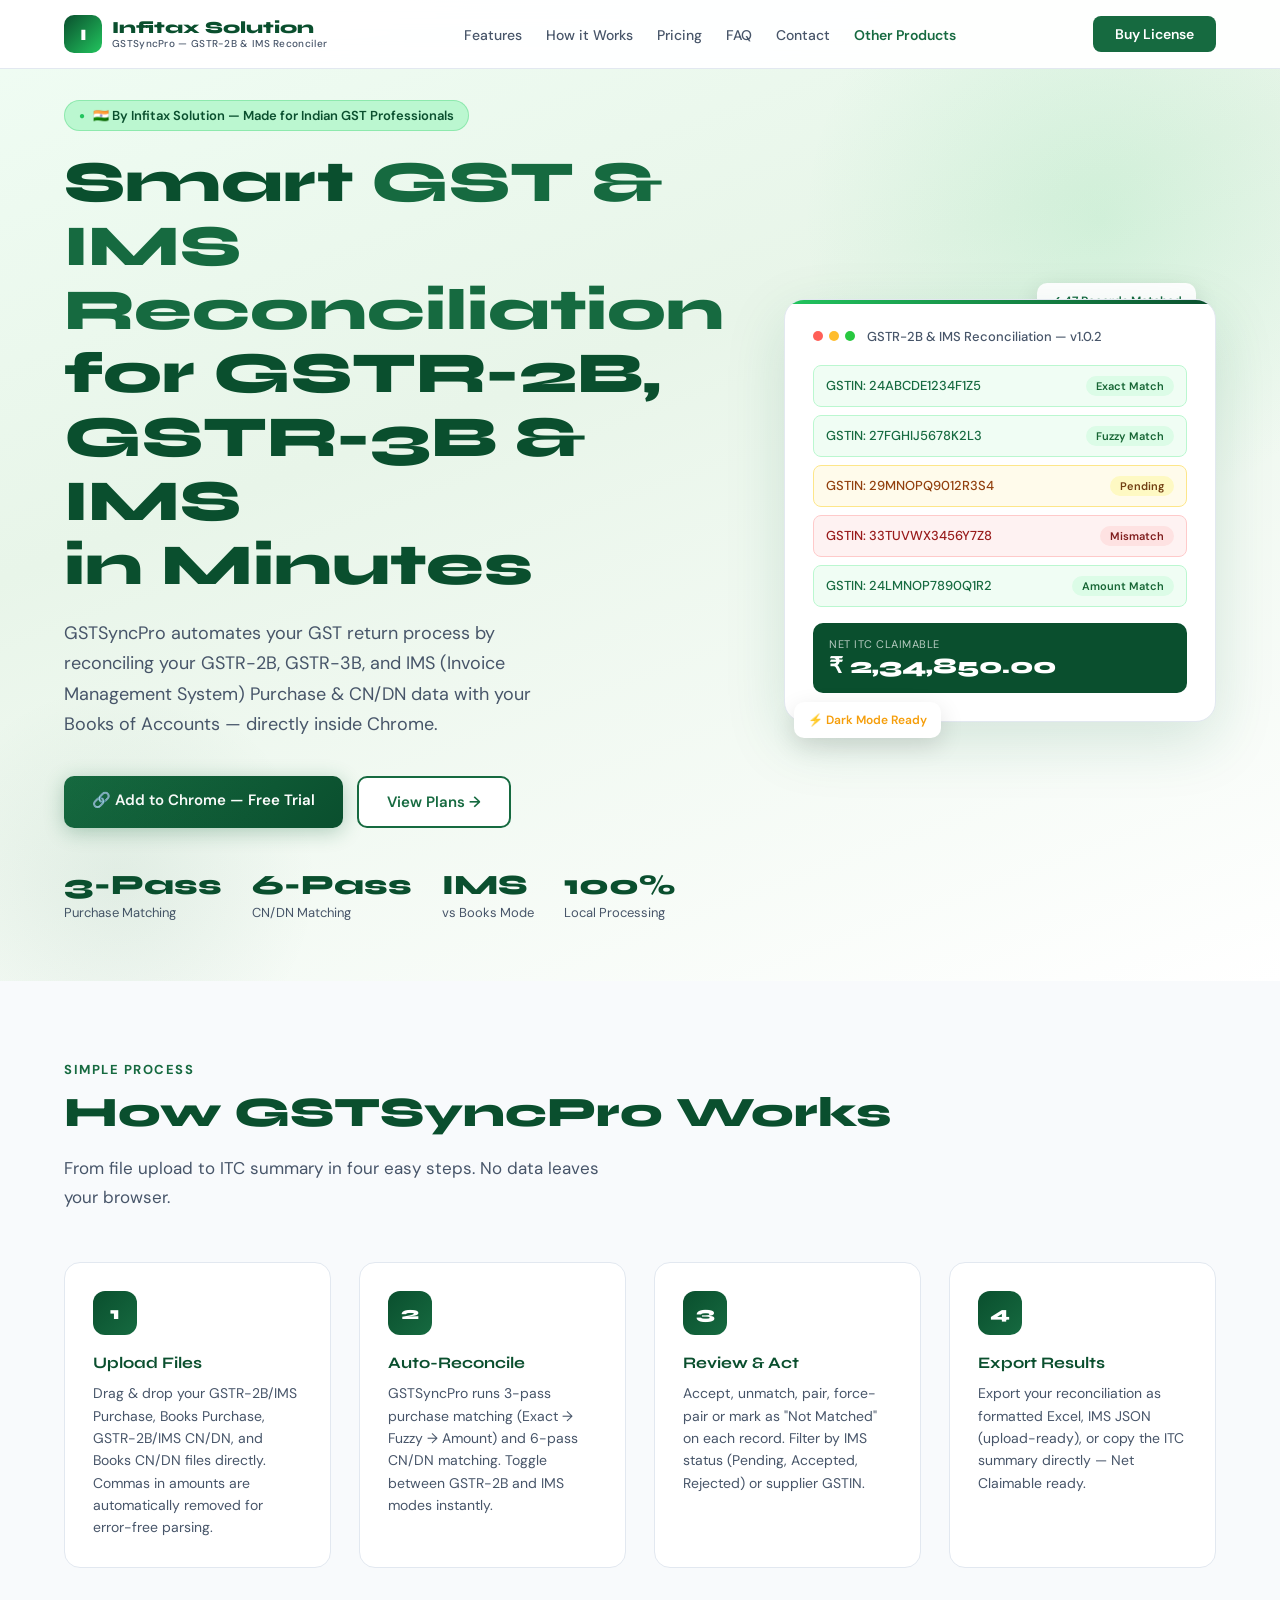
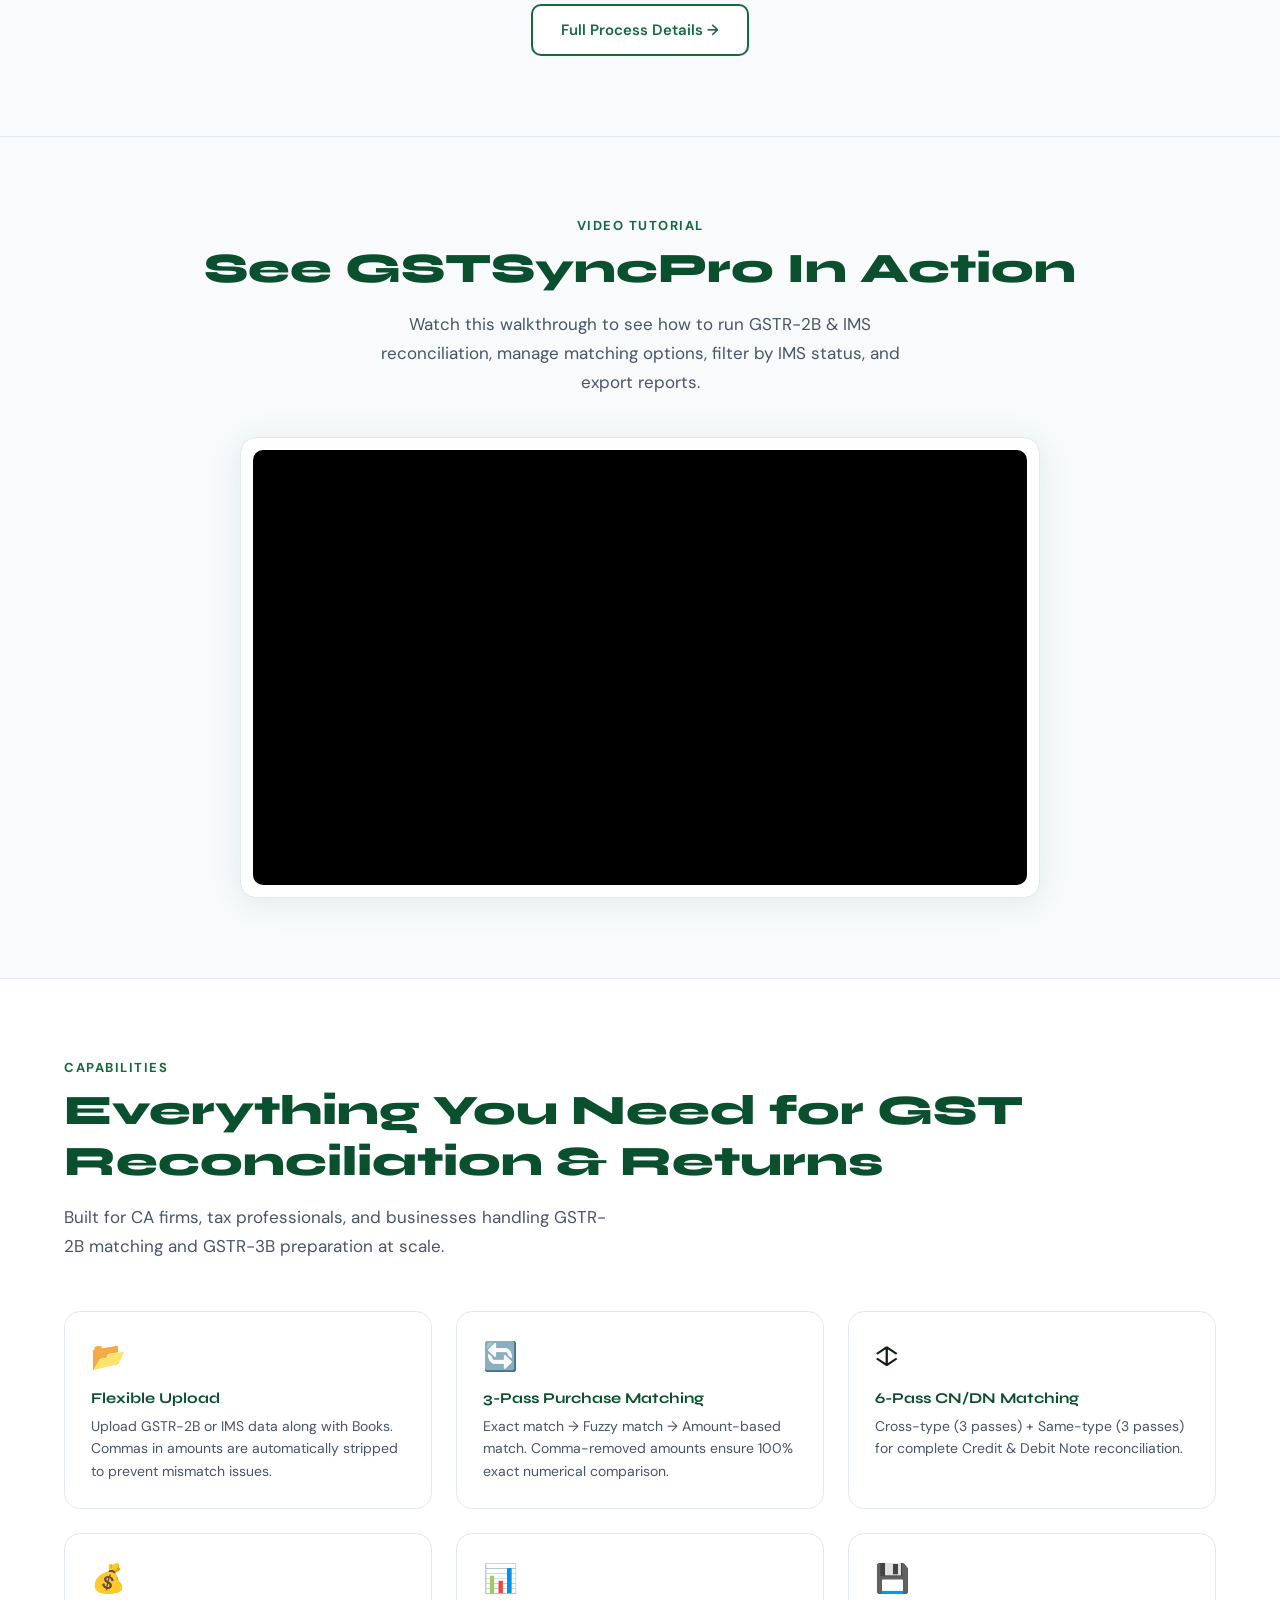
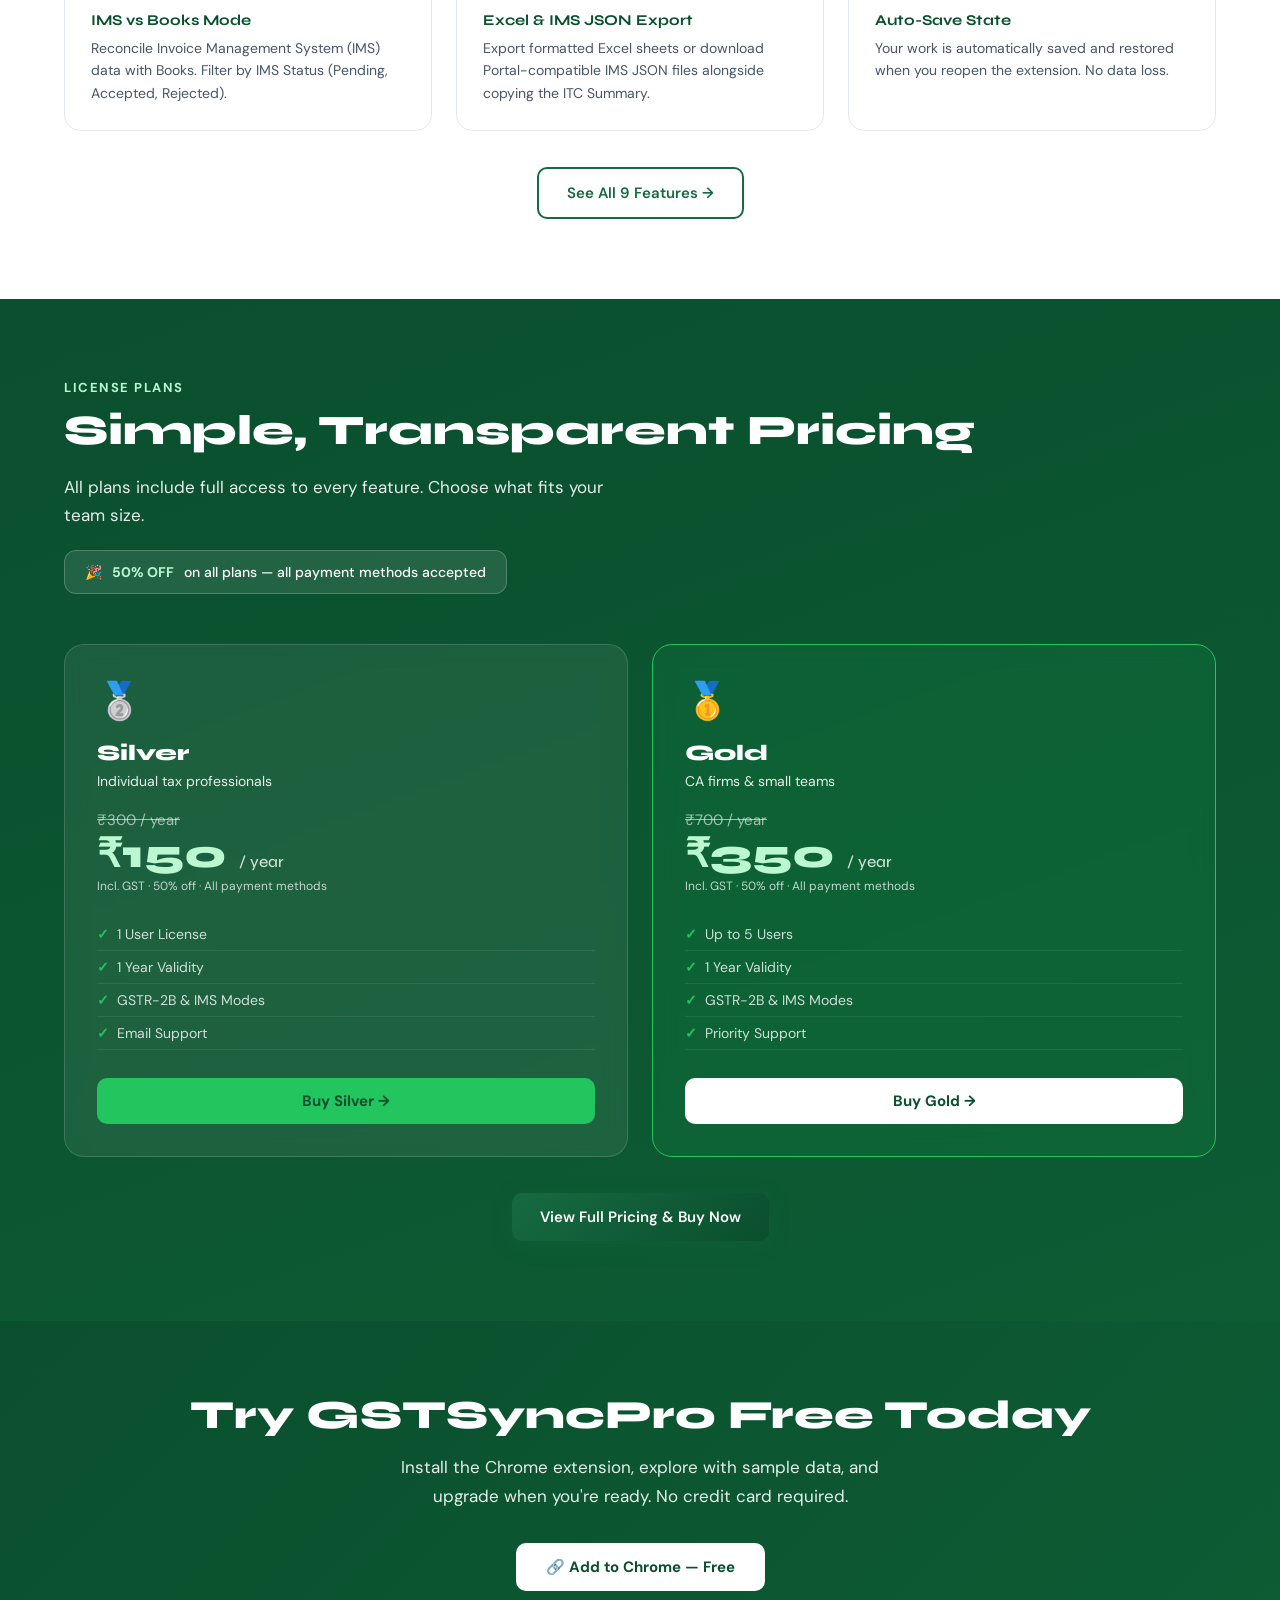
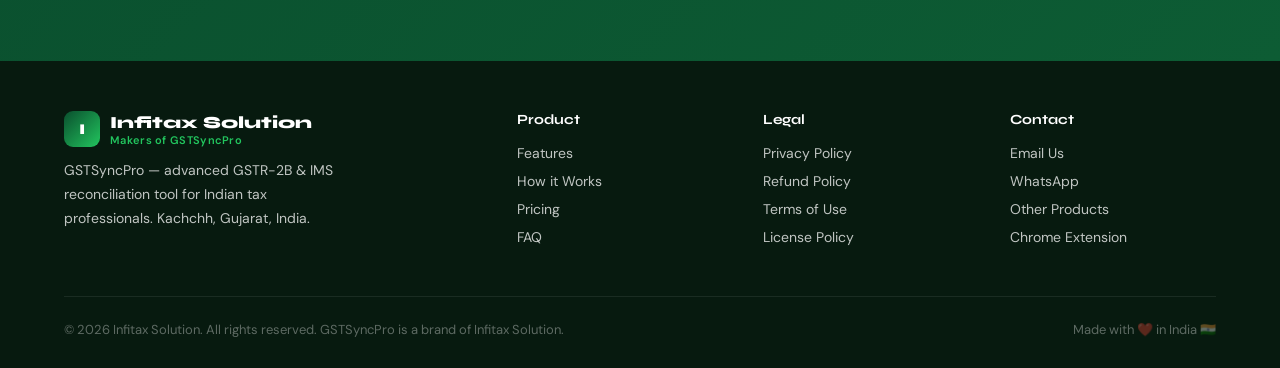
==== commit d45aeaa7: "Add files via upload" ====
--- a/index.html
+++ b/index.html
@@ -3,20 +3,20 @@
 <head>
 <meta charset="UTF-8">
 <meta name="viewport" content="width=device-width, initial-scale=1.0">
-<title>GSTSyncPro: Advanced GST Reconciliation Tool for GSTR-2B & GSTR-3B | Infitax Solution</title>
-<meta name="description" content="GSTSyncPro by Infitax Solution is the ultimate GST reconciliation tool. Automate your GSTR-2B, GSTR-3B, and GST return matching directly in your Chrome browser.">
-<meta name="keywords" content="gst, gstr2b, gstr3b, gst reconcilation, gst return, GSTR-2B reconciliation, GST reconciliation tool, ITC reconciliation, Chrome extension GST, CA firm GST tool, Infitax Solution, GSTSyncPro, GSTR 2B matching, purchase reconciliation, credit note debit note matching">
+<title>GSTSyncPro: Advanced GST &amp; IMS Reconciliation Tool for GSTR-2B &amp; IMS | Infitax Solution</title>
+<meta name="description" content="GSTSyncPro by Infitax Solution is the ultimate GST reconciliation tool. Automate your GSTR-2B, GSTR-3B, IMS (Invoice Management System), and GST return matching directly in your Chrome browser.">
+<meta name="keywords" content="gst, gstr2b, gstr3b, ims, gst reconcilation, gst return, GSTR-2B reconciliation, IMS reconciliation, GST reconciliation tool, ITC reconciliation, Chrome extension GST, CA firm GST tool, Infitax Solution, GSTSyncPro, GSTR 2B matching, purchase reconciliation, credit note debit note matching">
 <link rel="canonical" href="https://www.infitaxsolution.com/">
 <!-- Open Graph -->
 <meta property="og:type" content="website">
 <meta property="og:site_name" content="Infitax Solution">
-<meta property="og:title" content="GSTSyncPro: Advanced GST Reconciliation Tool for GSTR-2B & GSTR-3B | Infitax Solution">
-<meta property="og:description" content="GSTSyncPro by Infitax Solution is the ultimate GST reconciliation tool. Automate your GSTR-2B, GSTR-3B, and GST return matching directly in your Chrome browser.">
+<meta property="og:title" content="GSTSyncPro: Advanced GST &amp; IMS Reconciliation Tool for GSTR-2B &amp; IMS | Infitax Solution">
+<meta property="og:description" content="GSTSyncPro by Infitax Solution is the ultimate GST reconciliation tool. Automate your GSTR-2B, GSTR-3B, IMS (Invoice Management System), and GST return matching directly in your Chrome browser.">
 <meta property="og:url" content="https://www.infitaxsolution.com/">
 <!-- Twitter Card -->
 <meta name="twitter:card" content="summary">
-<meta name="twitter:title" content="GSTSyncPro: Advanced GST Reconciliation Tool for GSTR-2B & GSTR-3B | Infitax Solution">
-<meta name="twitter:description" content="GSTSyncPro by Infitax Solution is the ultimate GST reconciliation tool. Automate your GSTR-2B, GSTR-3B, and GST return matching directly in your Chrome browser.">
+<meta name="twitter:title" content="GSTSyncPro: Advanced GST &amp; IMS Reconciliation Tool for GSTR-2B &amp; IMS | Infitax Solution">
+<meta name="twitter:description" content="GSTSyncPro by Infitax Solution is the ultimate GST reconciliation tool. Automate your GSTR-2B, GSTR-3B, IMS (Invoice Management System), and GST return matching directly in your Chrome browser.">
 <!-- Favicon -->
 <link rel="icon" type="image/svg+xml" href="data:image/svg+xml,<svg xmlns='http://www.w3.org/2000/svg' viewBox='0 0 100 100'><rect width='100' height='100' rx='20' fill='%230a4f2e'/><text x='50' y='72' font-size='60' font-family='Arial' font-weight='bold' fill='white' text-anchor='middle'>I</text></svg>">
 <!-- Fonts -->
@@ -31,7 +31,7 @@
   "@type": "Organization",
   "name": "Infitax Solution",
   "url": "https://www.infitaxsolution.com",
-  "description": "Makers of GSTSyncPro — advanced GSTR-2B reconciliation tool for Indian GST professionals.",
+  "description": "Makers of GSTSyncPro — advanced GSTR-2B & IMS reconciliation tool for Indian GST professionals.",
   "address": {
     "@type": "PostalAddress",
     "addressLocality": "Kachchh",
@@ -53,7 +53,7 @@
   "name": "GSTSyncPro",
   "applicationCategory": "BusinessApplication",
   "operatingSystem": "Chrome",
-  "description": "GSTR-2B reconciliation Chrome extension with 3-pass purchase matching and 6-pass CN/DN matching. 100% local processing.",
+  "description": "GSTR-2B & IMS reconciliation Chrome extension with 3-pass purchase matching, 6-pass CN/DN matching, and IMS JSON output. 100% local processing.",
   "offers": [
     {
       "@type": "Offer",
@@ -85,7 +85,7 @@
       <div class="logo-icon">I</div>
       <div class="logo-text">
         <span class="logo-brand">Infitax Solution</span>
-        <span class="logo-sub">GSTSyncPro — GSTR-2B Reconciler</span>
+        <span class="logo-sub">GSTSyncPro — GSTR-2B &amp; IMS Reconciler</span>
       </div>
     </a>
     <ul class="nav-links">
@@ -117,15 +117,16 @@
   <div class="hero-inner">
     <div>
       <div class="hero-badge">&#127470;&#127475; By Infitax Solution &#8212; Made for Indian GST Professionals</div>
-      <h1 class="hero-h1">Smart <span>GST Reconciliation</span><br>for GSTR-2B &amp; GSTR-3B<br>in Minutes</h1>
-      <p class="hero-sub">GSTSyncPro automates your GST return process by reconciling your GSTR-2B and GSTR-3B Purchase &amp; CN/DN data with your Books of Accounts &#8212; directly inside Chrome.</p>
+      <h1 class="hero-h1">Smart <span>GST &amp; IMS Reconciliation</span><br>for GSTR-2B, GSTR-3B &amp; IMS<br>in Minutes</h1>
+      <p class="hero-sub">GSTSyncPro automates your GST return process by reconciling your GSTR-2B, GSTR-3B, and IMS (Invoice Management System) Purchase &amp; CN/DN data with your Books of Accounts &#8212; directly inside Chrome.</p>
       <div class="hero-actions">
-        <a href="https://infitaxsolution.github.io/GstSynPro/" target="_blank" rel="noopener noreferrer" class="btn-primary">&#128279; Add to Chrome &#8212; Free Trial</a>
+        <a href="https://chromewebstore.google.com/detail/gstsync-pro/aaclnkpbjahikebmjbdmiamlgdohfobl?hl=en-US&utm_source=ext_sidebar&pli=1" target="_blank" rel="noopener noreferrer" class="btn-primary">&#128279; Add to Chrome &#8212; Free Trial</a>
         <a href="pricing/" class="btn-secondary">View Plans &#8594;</a>
       </div>
       <div class="hero-stats">
         <div class="stat"><div class="stat-num">3-Pass</div><div class="stat-label">Purchase Matching</div></div>
         <div class="stat"><div class="stat-num">6-Pass</div><div class="stat-label">CN/DN Matching</div></div>
+        <div class="stat"><div class="stat-num">IMS</div><div class="stat-label">vs Books Mode</div></div>
         <div class="stat"><div class="stat-num">100%</div><div class="stat-label">Local Processing</div></div>
       </div>
     </div>
@@ -134,7 +135,7 @@
       <div class="hero-card">
         <div class="card-header">
           <div class="card-dots"><span></span><span></span><span></span></div>
-          <span class="card-title">GSTR-2B Reconciliation &#8212; v1.0.1</span>
+          <span class="card-title">GSTR-2B &amp; IMS Reconciliation &#8212; v1.0.2</span>
         </div>
         <div class="match-row matched"><span>GSTIN: 24ABCDE1234F1Z5</span><span class="match-badge m">Exact Match</span></div>
         <div class="match-row matched"><span>GSTIN: 27FGHIJ5678K2L3</span><span class="match-badge m">Fuzzy Match</span></div>
@@ -155,12 +156,28 @@
     <div class="section-title">How GSTSyncPro Works</div>
     <p class="section-sub">From file upload to ITC summary in four easy steps. No data leaves your browser.</p>
     <div class="steps">
-      <div class="step-card"><div class="step-num">1</div><h3>Upload 4 Files</h3><p>Drag &amp; drop your GSTR-2B Purchase, Books Purchase, GSTR-2B CN/DN, and Books CN/DN files directly into the extension.</p></div>
-      <div class="step-card"><div class="step-num">2</div><h3>Auto-Reconcile</h3><p>GSTSyncPro runs 3-pass purchase matching (Exact &#8594; Fuzzy &#8594; Amount) and 6-pass CN/DN matching automatically.</p></div>
-      <div class="step-card"><div class="step-num">3</div><h3>Review &amp; Act</h3><p>Accept, unmatch, pair, force-pair or mark as "Not Matched" on each record. Use bulk actions for speed.</p></div>
-      <div class="step-card"><div class="step-num">4</div><h3>Export Results</h3><p>Export your reconciliation as Excel (formatted), JSON, or copy the ITC summary directly &#8212; Net Claimable ready.</p></div>
+      <div class="step-card"><div class="step-num">1</div><h3>Upload Files</h3><p>Drag &amp; drop your GSTR-2B/IMS Purchase, Books Purchase, GSTR-2B/IMS CN/DN, and Books CN/DN files directly. Commas in amounts are automatically removed for error-free parsing.</p></div>
+      <div class="step-card"><div class="step-num">2</div><h3>Auto-Reconcile</h3><p>GSTSyncPro runs 3-pass purchase matching (Exact &#8594; Fuzzy &#8594; Amount) and 6-pass CN/DN matching. Toggle between GSTR-2B and IMS modes instantly.</p></div>
+      <div class="step-card"><div class="step-num">3</div><h3>Review &amp; Act</h3><p>Accept, unmatch, pair, force-pair or mark as "Not Matched" on each record. Filter by IMS status (Pending, Accepted, Rejected) or supplier GSTIN.</p></div>
+      <div class="step-card"><div class="step-num">4</div><h3>Export Results</h3><p>Export your reconciliation as formatted Excel, IMS JSON (upload-ready), or copy the ITC summary directly &#8212; Net Claimable ready.</p></div>
     </div>
     <div style="text-align:center;margin-top:36px"><a href="how-it-works/" class="btn-secondary">Full Process Details &#8594;</a></div>
+  </div>
+</section>
+
+<!-- DEMO VIDEO -->
+<section class="demo-video-section" id="demo-video">
+  <div class="section-inner">
+    <div style="text-align:center;margin-bottom:30px">
+      <div class="section-label">Video Tutorial</div>
+      <h2 class="section-title">See GSTSyncPro In Action</h2>
+      <p class="section-sub" style="margin:0 auto">Watch this walkthrough to see how to run GSTR-2B &amp; IMS reconciliation, manage matching options, filter by IMS status, and export reports.</p>
+    </div>
+    <div class="video-container-wrapper">
+      <div class="video-container">
+        <iframe src="https://www.youtube.com/embed/_NuiicQxRTU" title="GSTSyncPro Demo Video" allow="accelerometer; autoplay; clipboard-write; encrypted-media; gyroscope; picture-in-picture; web-share" allowfullscreen></iframe>
+      </div>
+    </div>
   </div>
 </section>
 
@@ -171,11 +188,11 @@
     <div class="section-title">Everything You Need for GST Reconciliation &amp; Returns</div>
     <p class="section-sub">Built for CA firms, tax professionals, and businesses handling GSTR-2B matching and GSTR-3B preparation at scale.</p>
     <div class="features-grid">
-      <div class="feat"><div class="feat-icon">&#128194;</div><h3>4-File Upload</h3><p>GSTR-2B Purchase, Books Purchase, GSTR-2B CN/DN, Books CN/DN &#8212; each with clear upload and reset buttons.</p></div>
-      <div class="feat"><div class="feat-icon">&#128260;</div><h3>3-Pass Purchase Matching</h3><p>Exact match &#8594; Fuzzy match &#8594; Amount-based match. Maximum reconciliation coverage automatically.</p></div>
+      <div class="feat"><div class="feat-icon">&#128194;</div><h3>Flexible Upload</h3><p>Upload GSTR-2B or IMS data along with Books. Commas in amounts are automatically stripped to prevent mismatch issues.</p></div>
+      <div class="feat"><div class="feat-icon">&#128260;</div><h3>3-Pass Purchase Matching</h3><p>Exact match &#8594; Fuzzy match &#8594; Amount-based match. Comma-removed amounts ensure 100% exact numerical comparison.</p></div>
       <div class="feat"><div class="feat-icon">&#8597;&#65039;</div><h3>6-Pass CN/DN Matching</h3><p>Cross-type (3 passes) + Same-type (3 passes) for complete Credit &amp; Debit Note reconciliation.</p></div>
-      <div class="feat"><div class="feat-icon">&#128176;</div><h3>Combined ITC Summary</h3><p>Net Claimable ITC = Purchase ITC + Debit Note ITC &#8722; Credit Note ITC, calculated automatically.</p></div>
-      <div class="feat"><div class="feat-icon">&#127761;</div><h3>Dark Mode</h3><p>Full dark mode with system auto-detect. Easy on the eyes during long reconciliation sessions.</p></div>
+      <div class="feat"><div class="feat-icon">&#128176;</div><h3>IMS vs Books Mode</h3><p>Reconcile Invoice Management System (IMS) data with Books. Filter by IMS Status (Pending, Accepted, Rejected).</p></div>
+      <div class="feat"><div class="feat-icon">&#128202;</div><h3>Excel &amp; IMS JSON Export</h3><p>Export formatted Excel sheets or download Portal-compatible IMS JSON files alongside copying the ITC Summary.</p></div>
       <div class="feat"><div class="feat-icon">&#128190;</div><h3>Auto-Save State</h3><p>Your work is automatically saved and restored when you reopen the extension. No data loss.</p></div>
     </div>
     <div style="text-align:center;margin-top:36px"><a href="features/" class="btn-secondary">See All 9 Features &#8594;</a></div>
@@ -196,7 +213,7 @@
         <div class="plan-desc">Individual tax professionals</div>
         <div class="plan-price"><span class="price-original">&#8377;300 / year</span><span class="price-current">&#8377;150 <span>/ year</span></span></div>
         <div class="price-note">Incl. GST &middot; 50% off &middot; All payment methods</div>
-        <ul class="plan-features"><li>1 User License</li><li>1 Year Validity</li><li>All Features Unlocked</li><li>Email Support</li></ul>
+        <ul class="plan-features"><li>1 User License</li><li>1 Year Validity</li><li>GSTR-2B &amp; IMS Modes</li><li>Email Support</li></ul>
         <a href="pricing/" class="plan-btn" style="text-decoration:none">Buy Silver &#8594;</a>
       </div>
       <div class="plan popular">
@@ -206,7 +223,7 @@
         <div class="plan-desc">CA firms &amp; small teams</div>
         <div class="plan-price"><span class="price-original">&#8377;700 / year</span><span class="price-current">&#8377;350 <span>/ year</span></span></div>
         <div class="price-note">Incl. GST &middot; 50% off &middot; All payment methods</div>
-        <ul class="plan-features"><li>Up to 5 Users</li><li>1 Year Validity</li><li>All Features Unlocked</li><li>Priority Support</li></ul>
+        <ul class="plan-features"><li>Up to 5 Users</li><li>1 Year Validity</li><li>GSTR-2B &amp; IMS Modes</li><li>Priority Support</li></ul>
         <a href="pricing/" class="plan-btn" style="text-decoration:none">Buy Gold &#8594;</a>
       </div>
     </div>
@@ -235,7 +252,7 @@
             <div style="color:#22c55e;font-size:11px;font-weight:600;letter-spacing:.3px">Makers of GSTSyncPro</div>
           </div>
         </div>
-        <p>GSTSyncPro — advanced GSTR-2B reconciliation tool for Indian tax professionals. Kachchh, Gujarat, India.</p>
+        <p>GSTSyncPro — advanced GSTR-2B &amp; IMS reconciliation tool for Indian tax professionals. Kachchh, Gujarat, India.</p>
       </div>
       <div class="footer-col">
         <h4>Product</h4>
--- a/assets/style.css
+++ b/assets/style.css
@@ -293,3 +293,41 @@
   .page-inner{padding:50px 5%}
   .notify-form{flex-direction:column}
 }
+
+/* ── DEMO VIDEO ── */
+.demo-video-section {
+  background: var(--gray-50);
+  border-top: 1px solid var(--gray-200);
+  border-bottom: 1px solid var(--gray-200);
+  padding: 80px 5%;
+}
+.video-container-wrapper {
+  max-width: 800px;
+  margin: 40px auto 0;
+  background: #fff;
+  padding: 12px;
+  border-radius: var(--radius);
+  box-shadow: var(--shadow);
+  border: 1px solid var(--gray-200);
+  overflow: hidden;
+  transition: transform 0.3s ease;
+}
+.video-container-wrapper:hover {
+  transform: translateY(-4px);
+}
+.video-container {
+  position: relative;
+  padding-bottom: 56.25%; /* 16:9 Aspect Ratio */
+  height: 0;
+  overflow: hidden;
+  border-radius: calc(var(--radius) - 6px);
+  background: #000;
+}
+.video-container iframe {
+  position: absolute;
+  top: 0;
+  left: 0;
+  width: 100%;
+  height: 100%;
+  border: 0;
+}
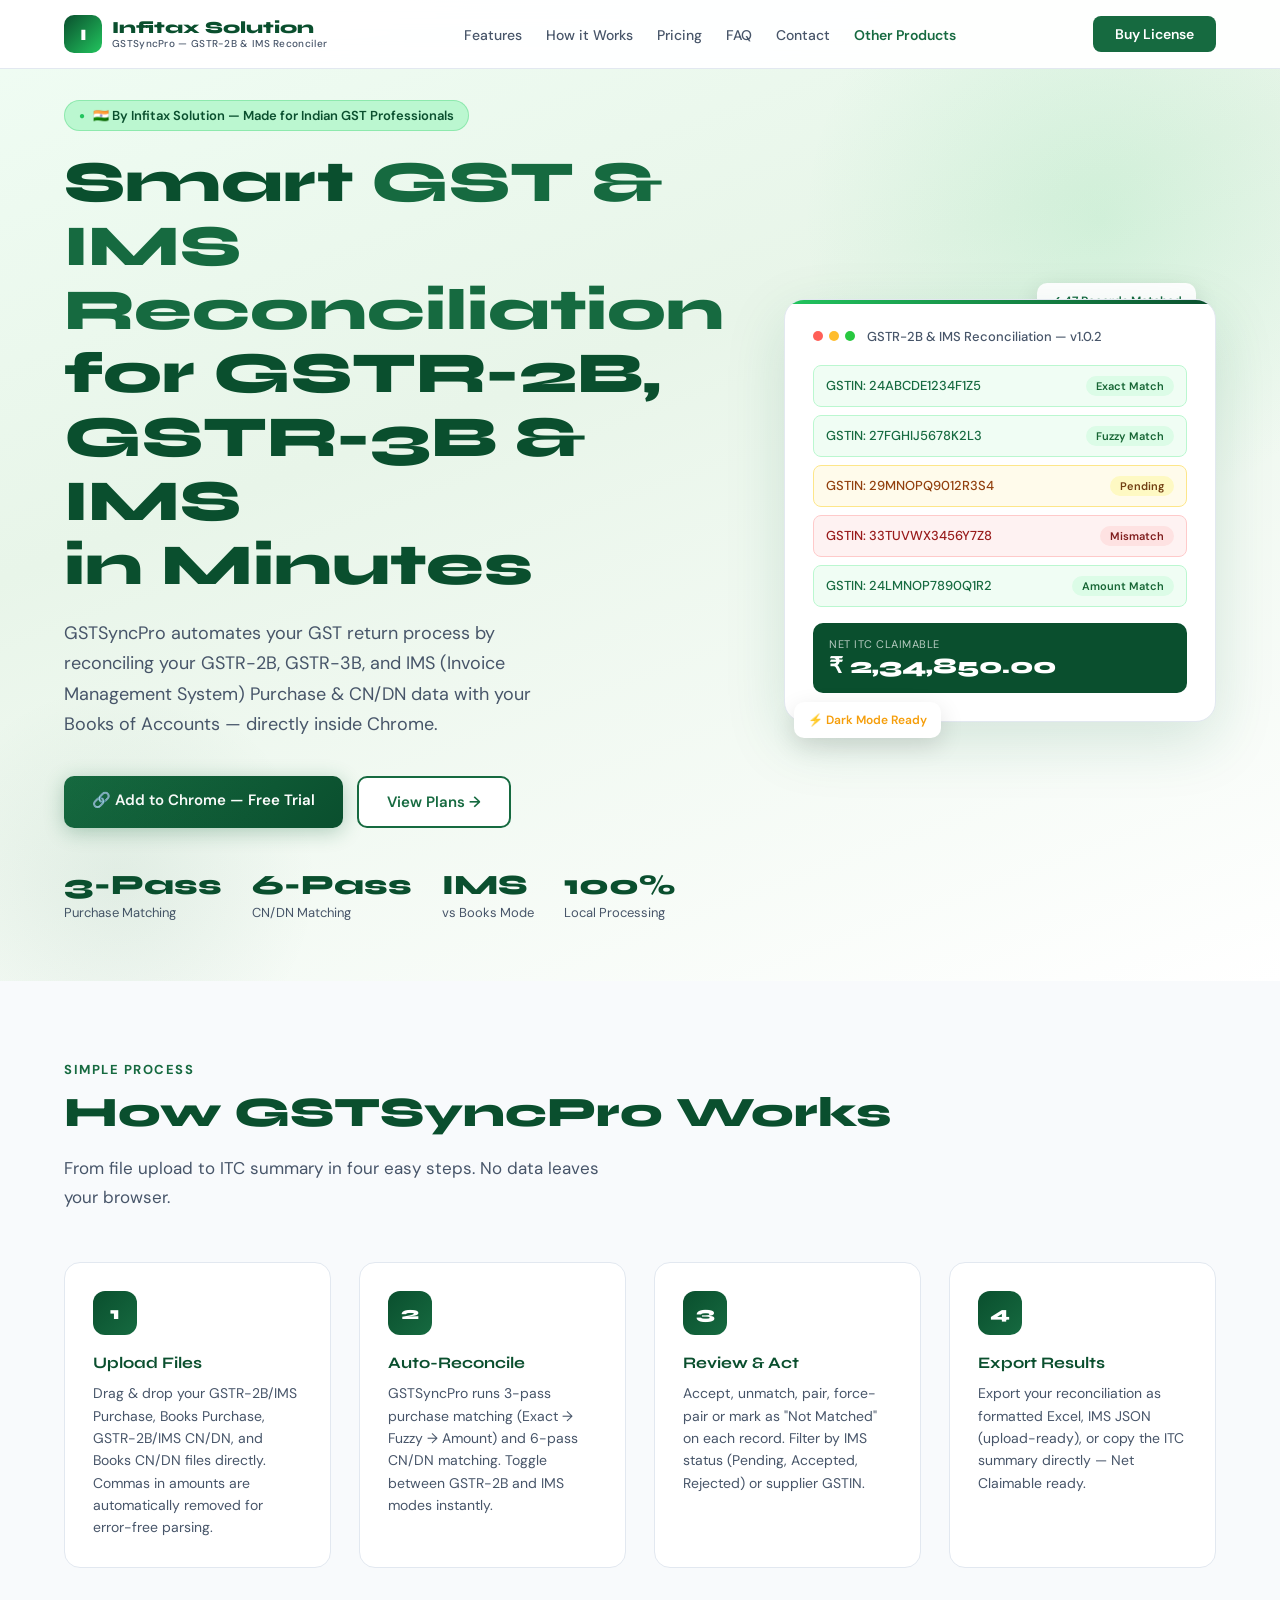
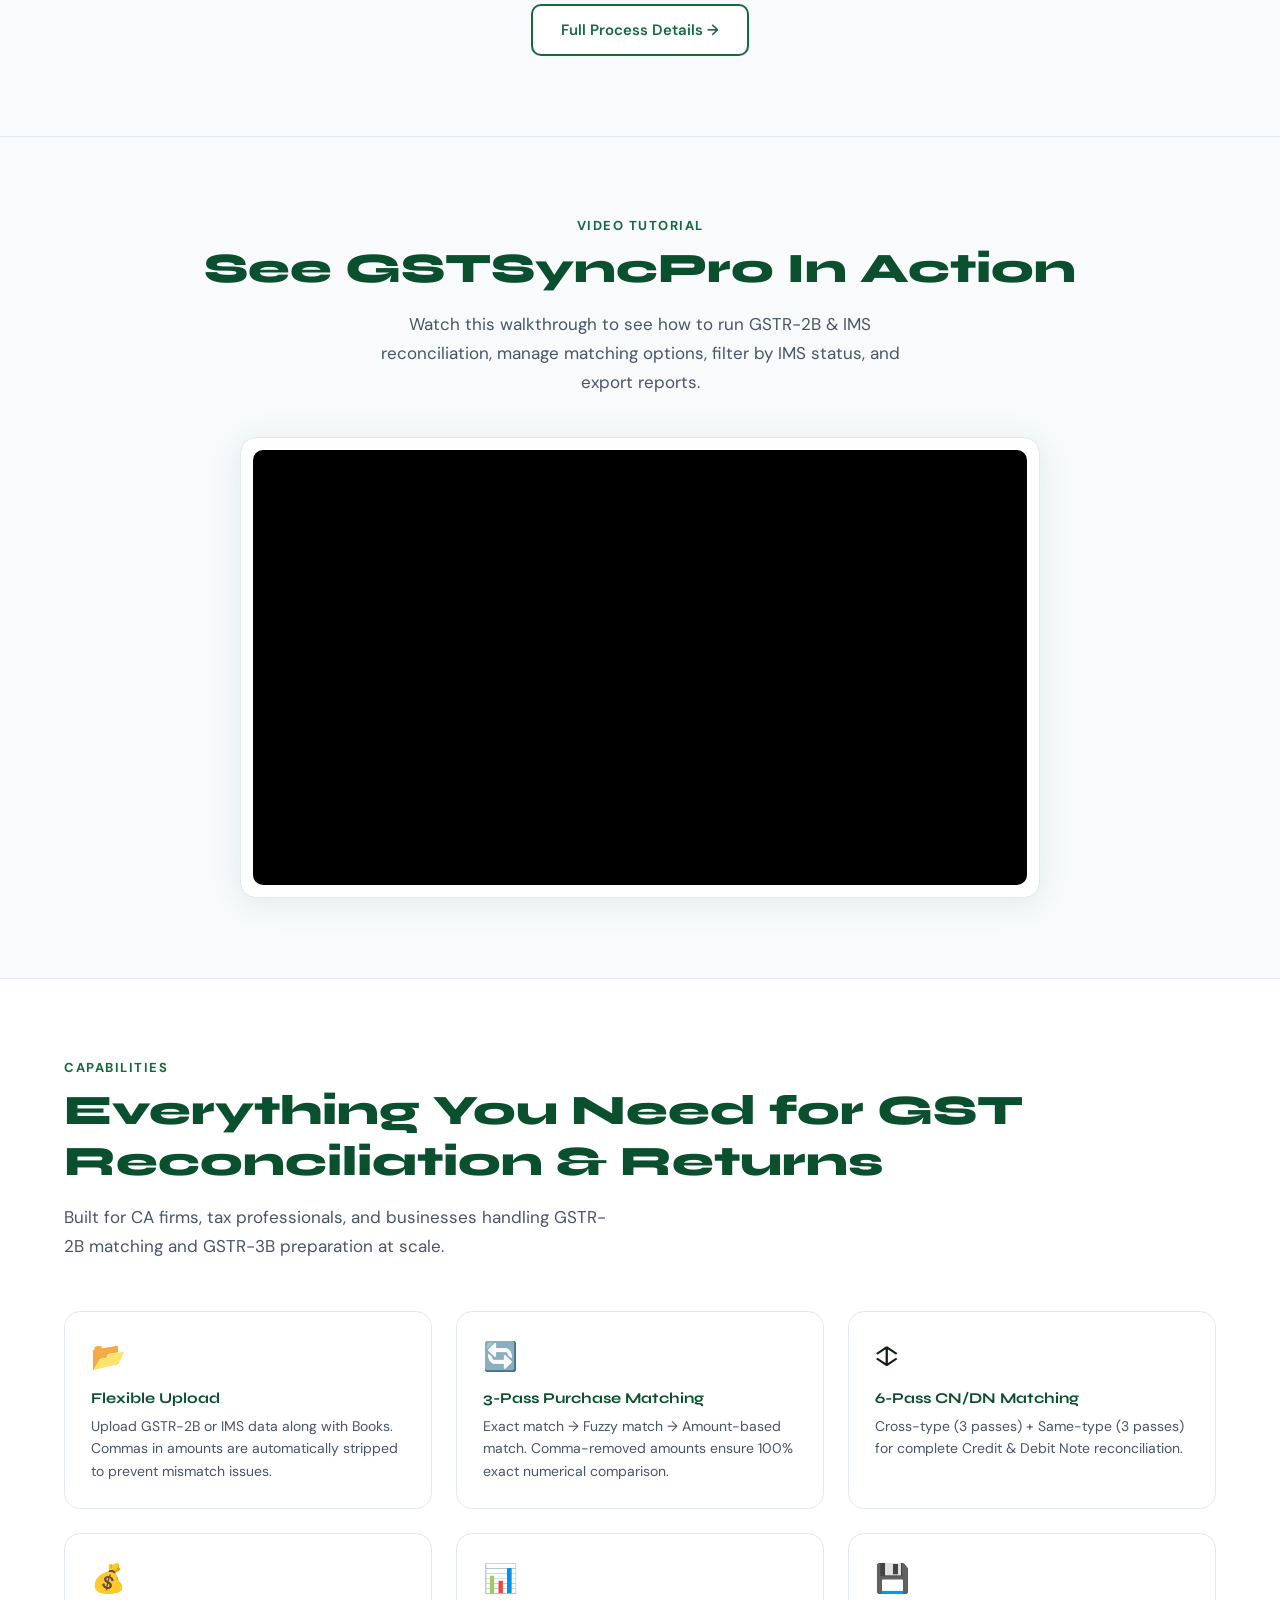
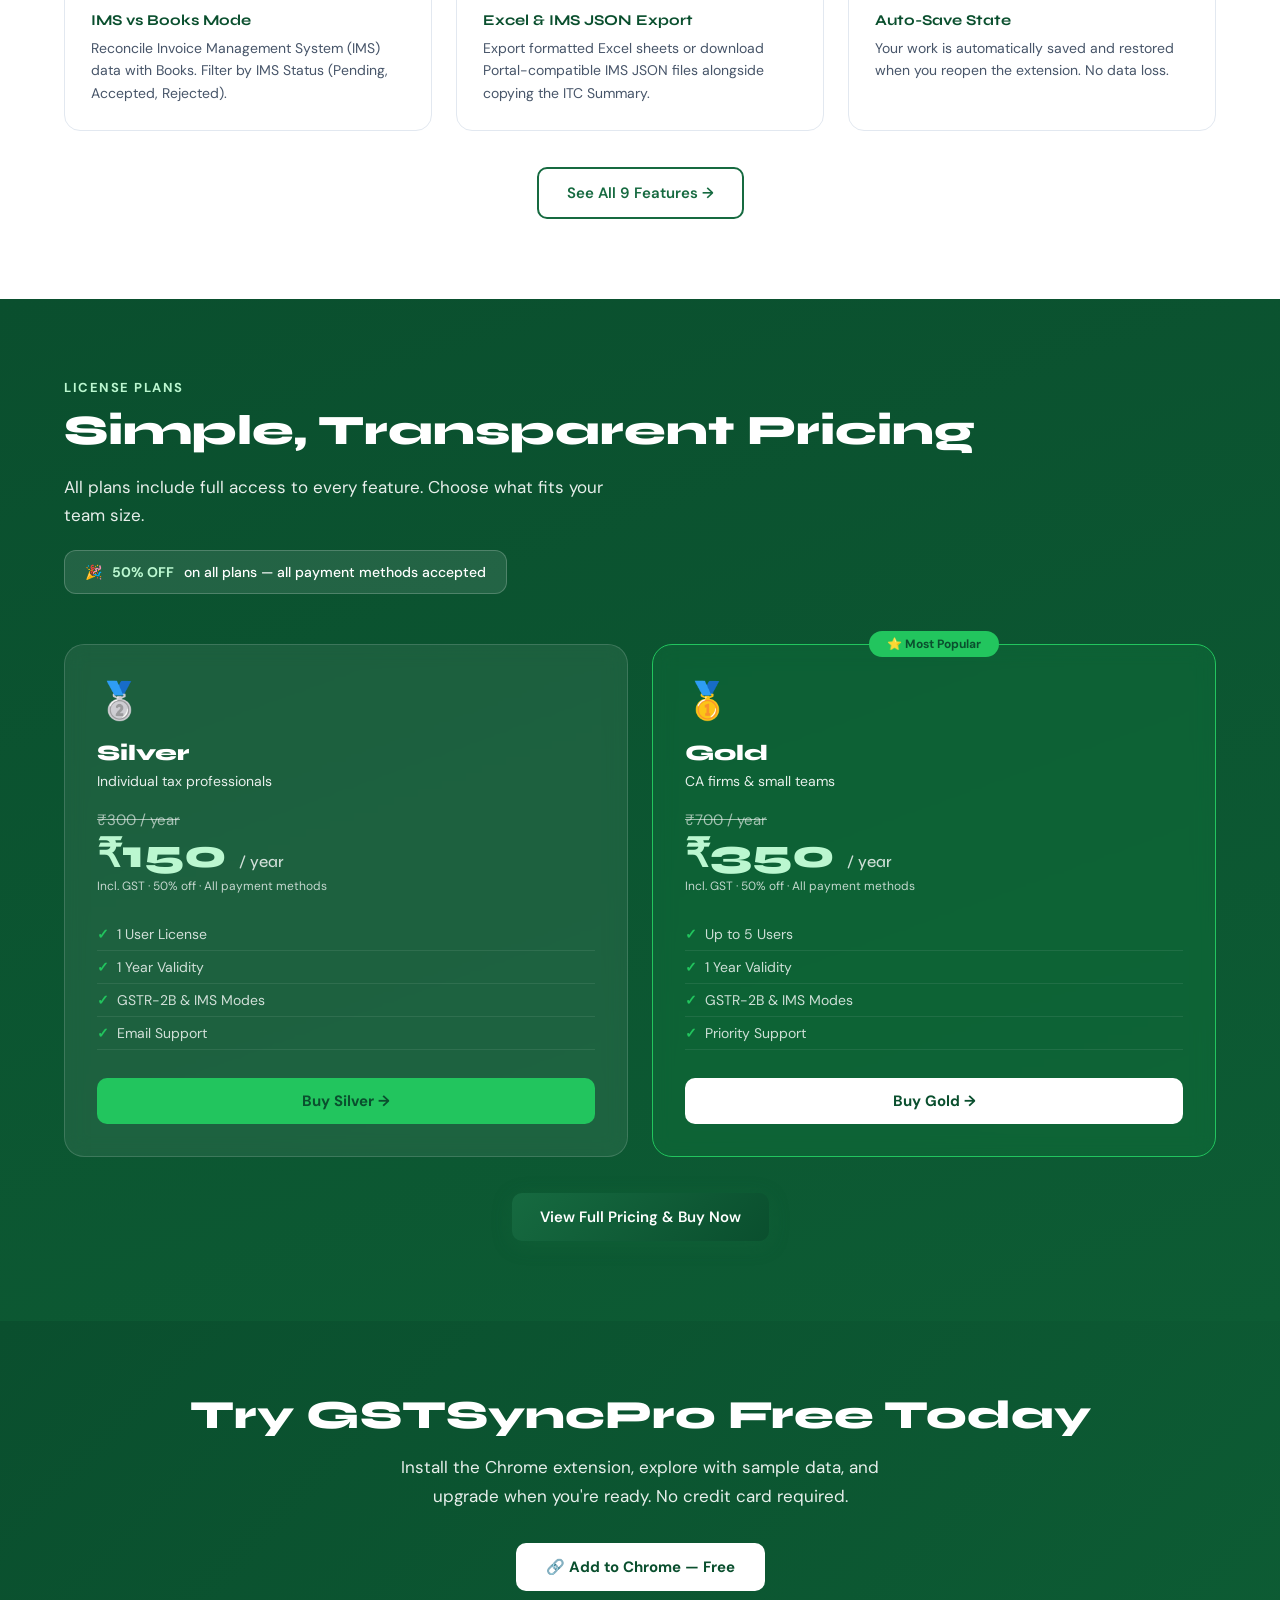
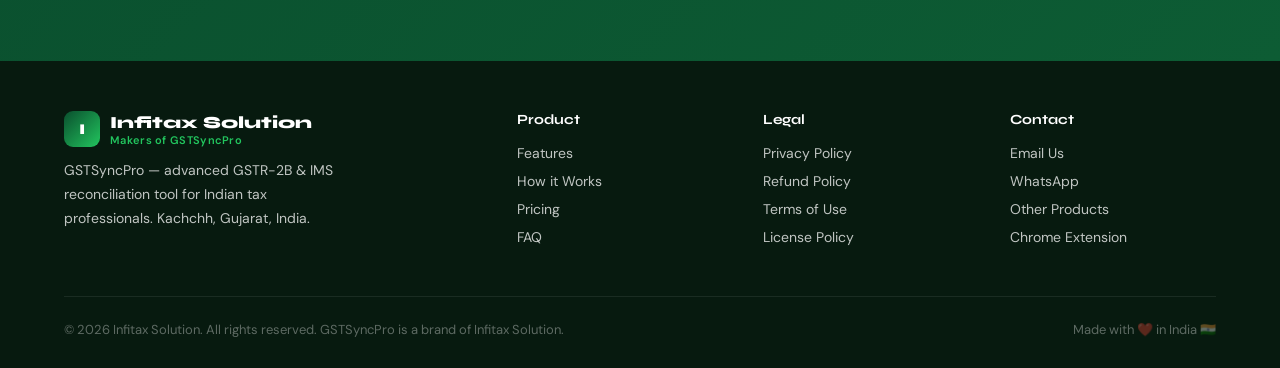
==== commit 7cc62d74: "Add files via upload" ====
--- a/index.html
+++ b/index.html
@@ -175,7 +175,7 @@
     </div>
     <div class="video-container-wrapper">
       <div class="video-container">
-        <iframe src="https://www.youtube.com/embed/_NuiicQxRTU" title="GSTSyncPro Demo Video" allow="accelerometer; autoplay; clipboard-write; encrypted-media; gyroscope; picture-in-picture; web-share" allowfullscreen></iframe>
+        <iframe src="https://www.youtube.com/embed/sNuiicQxRTU" title="GSTSyncPro Demo Video" allow="accelerometer; autoplay; clipboard-write; encrypted-media; gyroscope; picture-in-picture; web-share" allowfullscreen></iframe>
       </div>
     </div>
   </div>
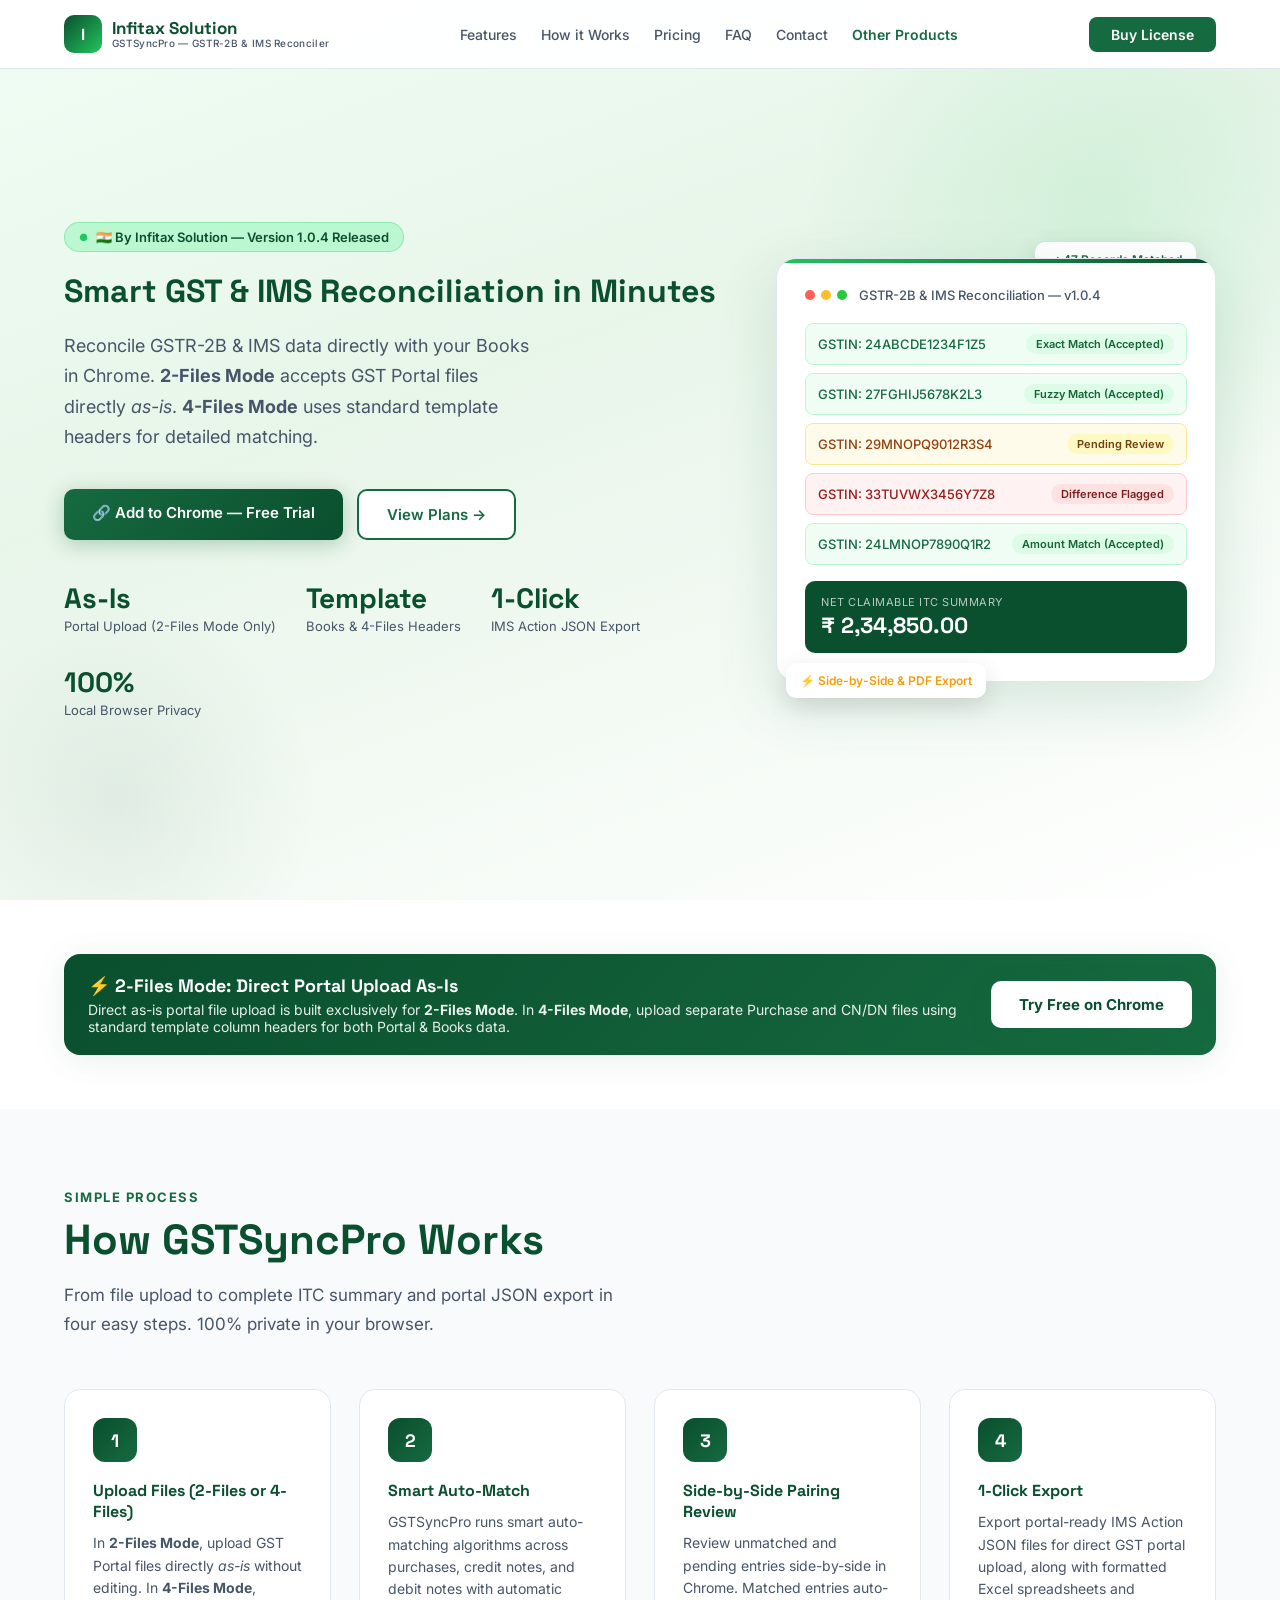
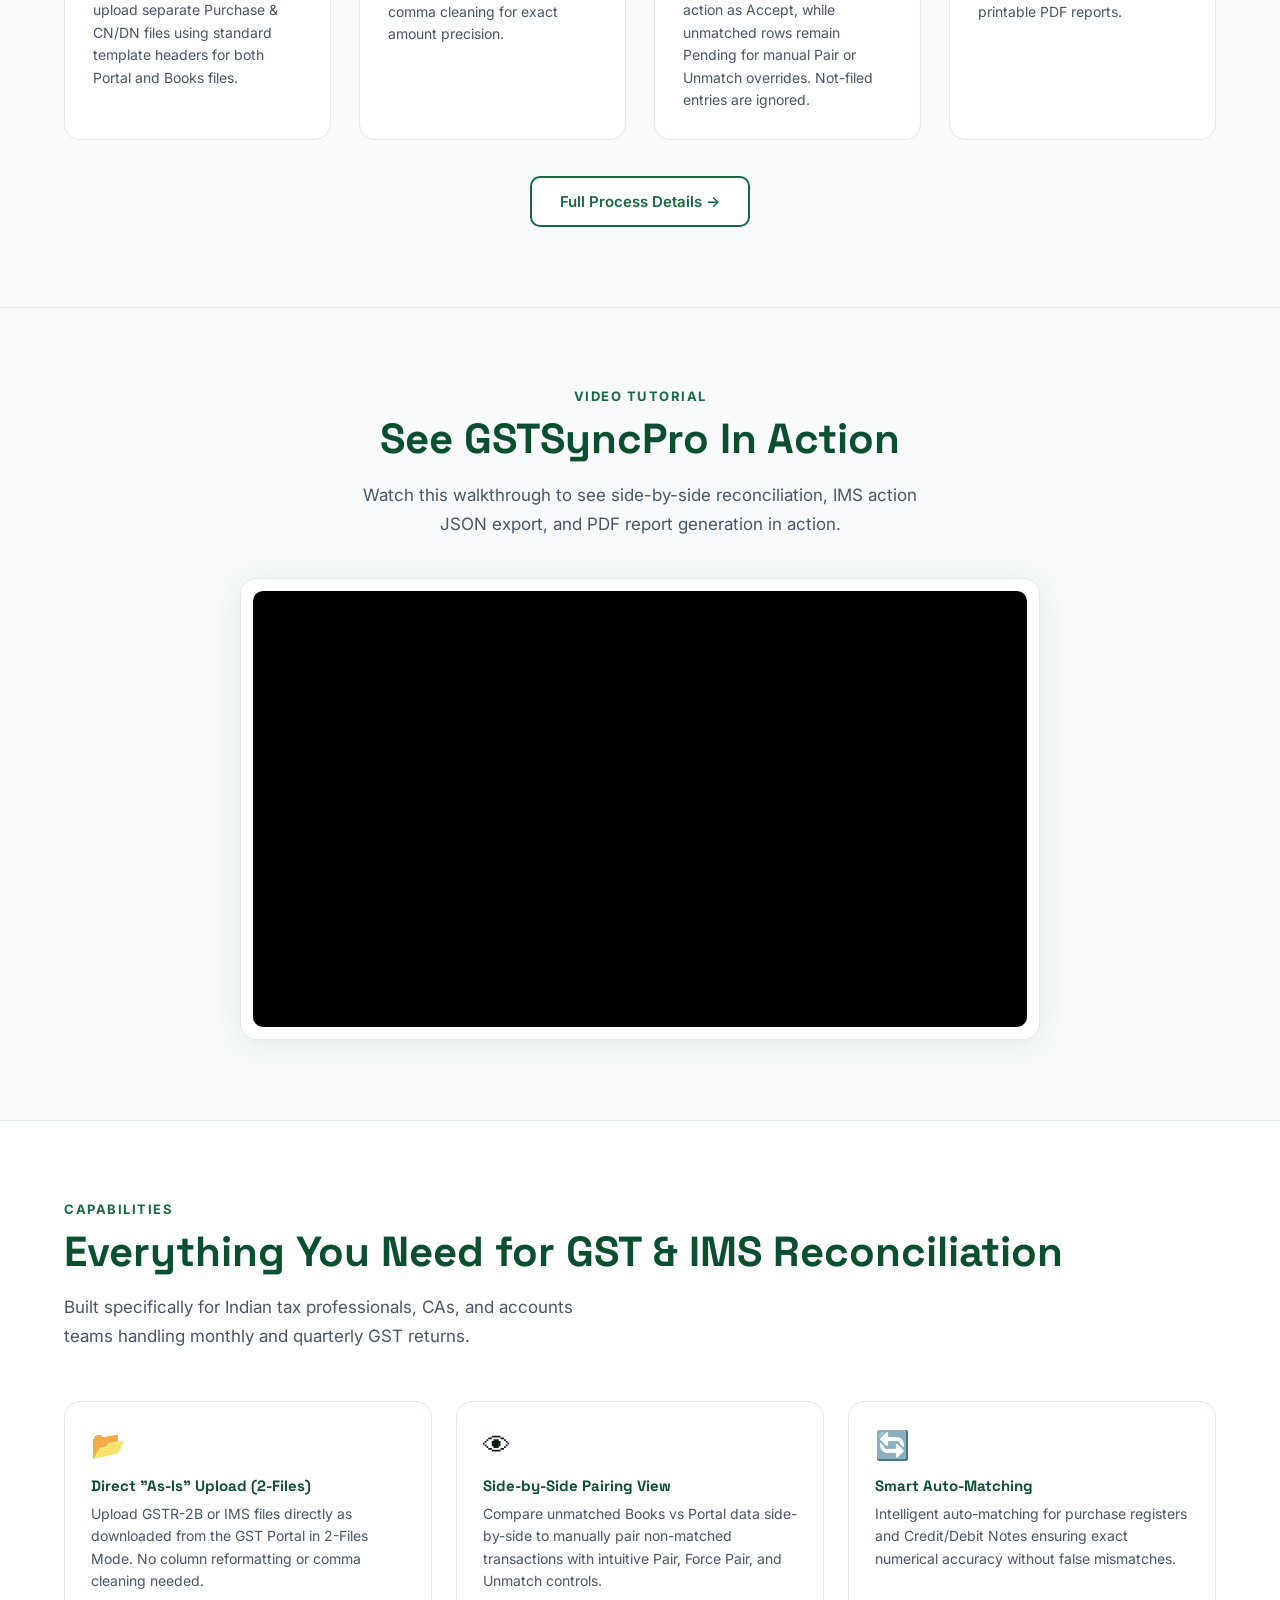
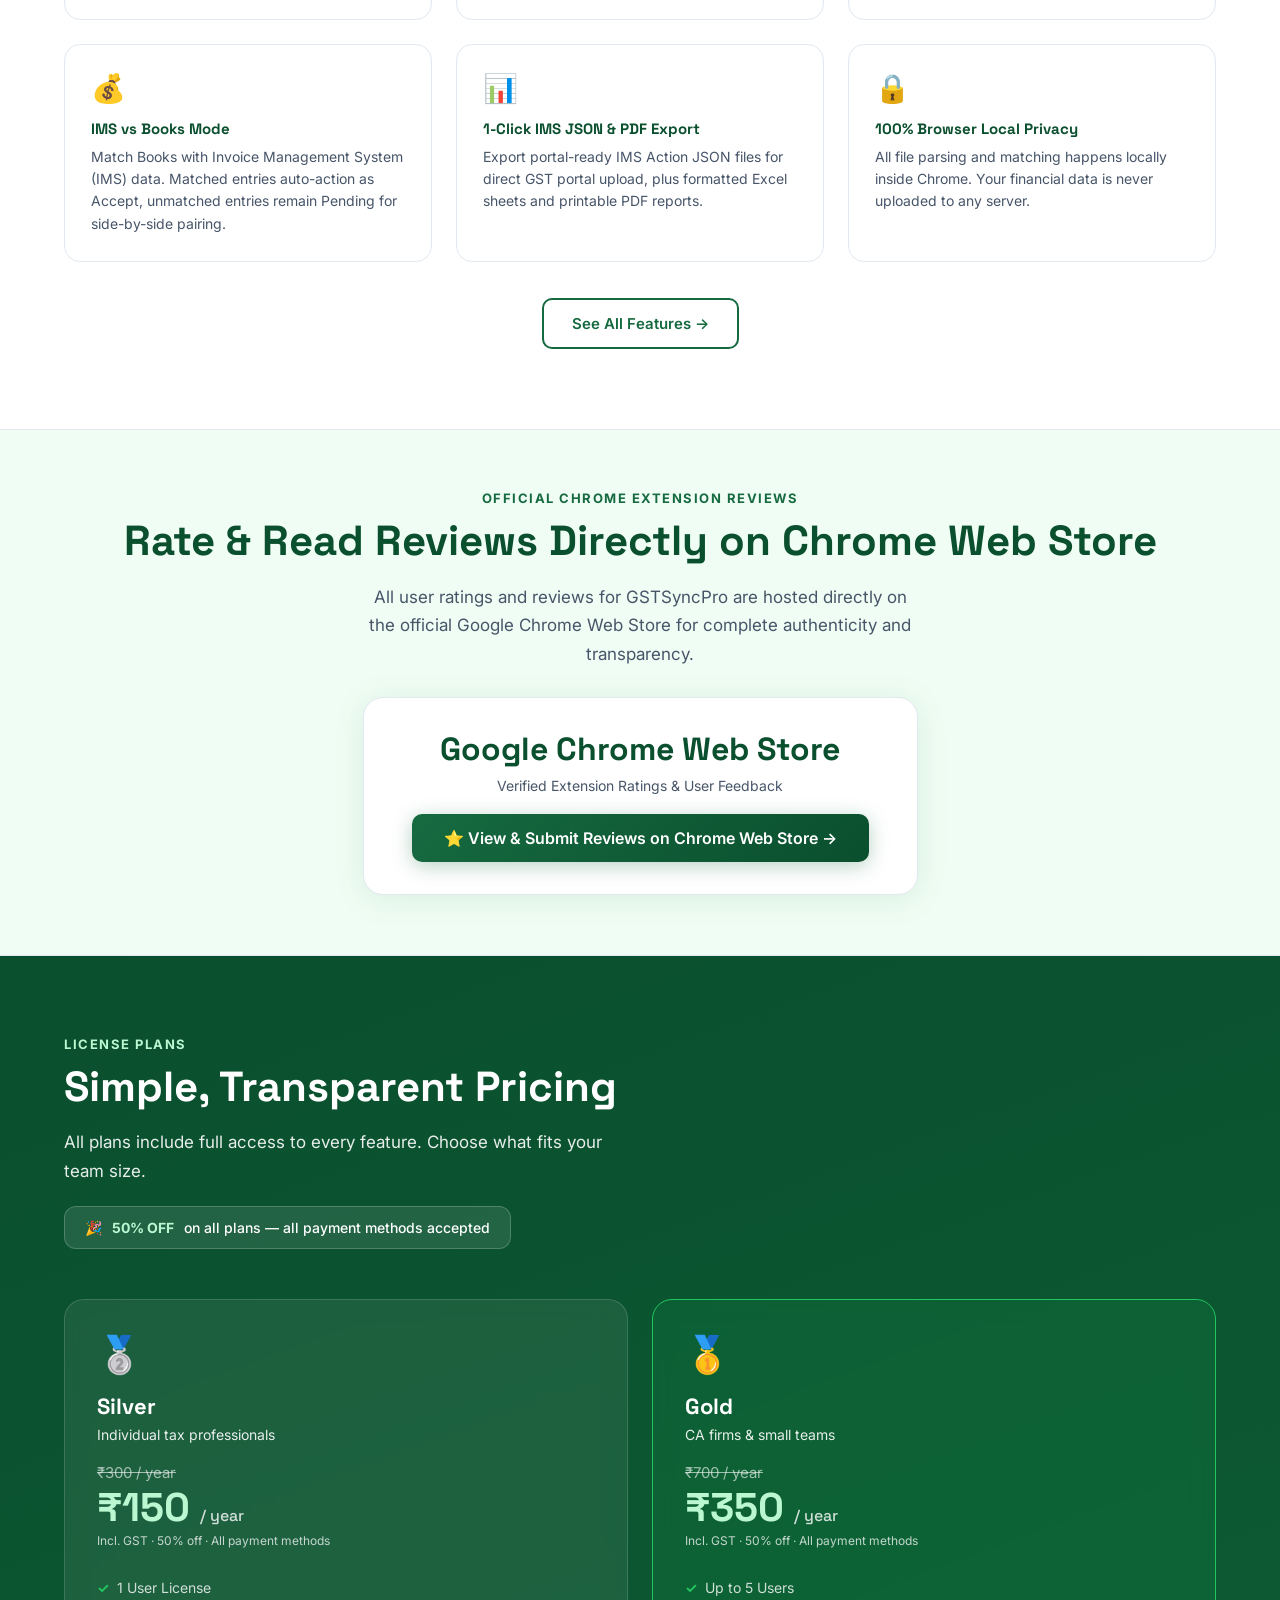
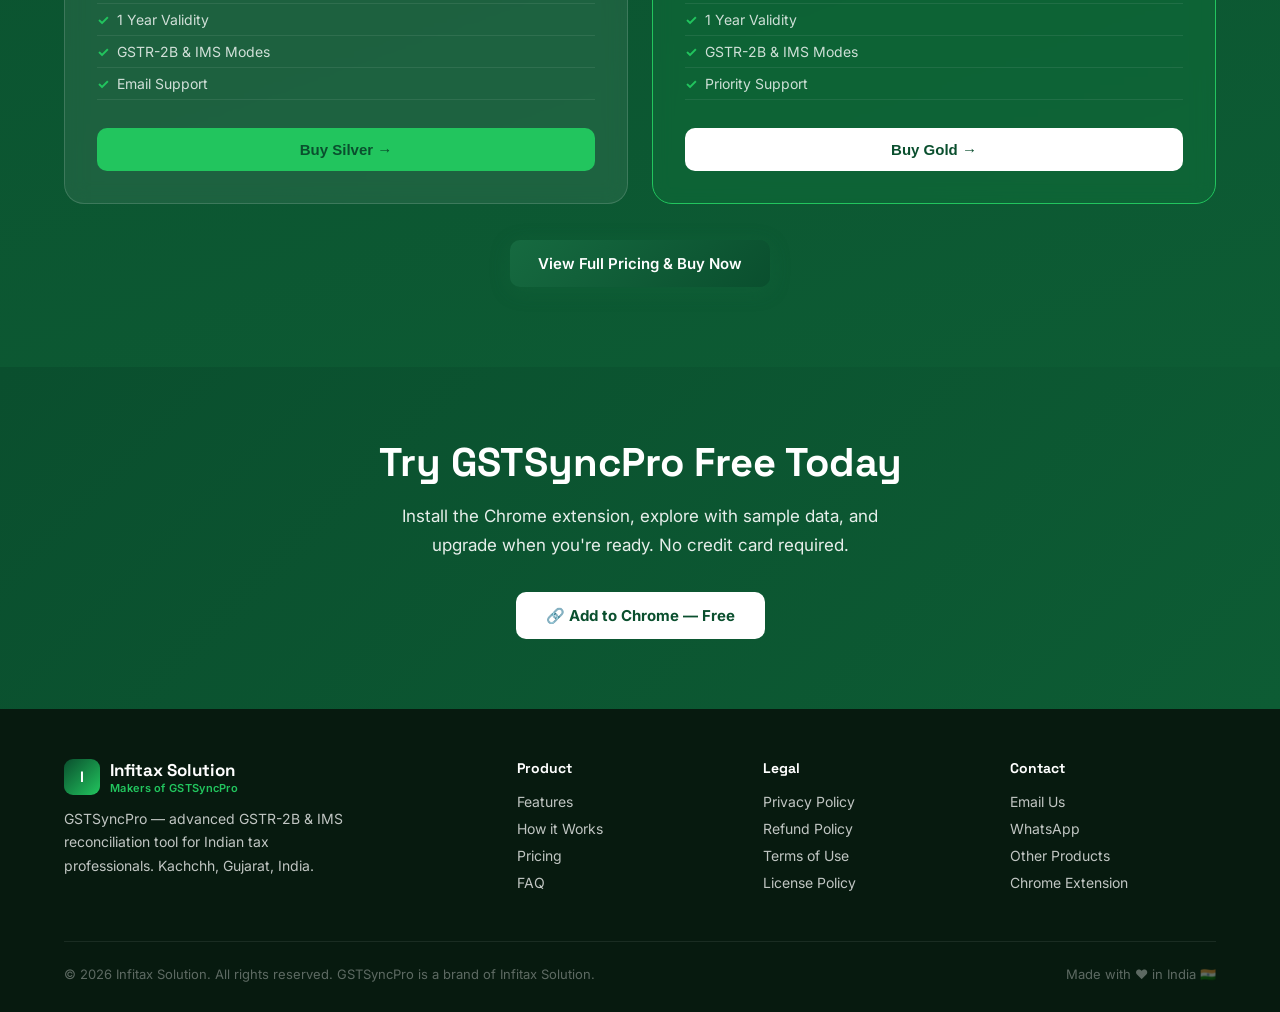
==== commit fba67cb1: "Add files via upload" ====
--- a/index.html
+++ b/index.html
@@ -3,26 +3,32 @@
 <head>
 <meta charset="UTF-8">
 <meta name="viewport" content="width=device-width, initial-scale=1.0">
-<title>GSTSyncPro: Advanced GST &amp; IMS Reconciliation Tool for GSTR-2B &amp; IMS | Infitax Solution</title>
-<meta name="description" content="GSTSyncPro by Infitax Solution is the ultimate GST reconciliation tool. Automate your GSTR-2B, GSTR-3B, IMS (Invoice Management System), and GST return matching directly in your Chrome browser.">
-<meta name="keywords" content="gst, gstr2b, gstr3b, ims, gst reconcilation, gst return, GSTR-2B reconciliation, IMS reconciliation, GST reconciliation tool, ITC reconciliation, Chrome extension GST, CA firm GST tool, Infitax Solution, GSTSyncPro, GSTR 2B matching, purchase reconciliation, credit note debit note matching">
+<title>GSTSyncPro v1.0.4 — Direct GST &amp; IMS Reconciliation | Infitax Solution</title>
+<meta name="description" content="GSTSyncPro v1.0.4 reconciles GST Portal Excel/CSV files as-is with Books in Chrome. Side-by-side match view, IMS vs Books, 1-click IMS JSON export & PDF reports with 100% local privacy.">
 <link rel="canonical" href="https://www.infitaxsolution.com/">
+<!-- Fortinet / Security & Rating Metadata -->
+<meta name="rating" content="General">
+<meta name="classification" content="Business &amp; Finance, Tax Software, Chrome Extensions">
+<meta name="coverage" content="Worldwide">
+<meta name="distribution" content="Global">
+<meta name="robots" content="index, follow, max-snippet:-1, max-image-preview:large, max-video-preview:-1">
+<meta name="referrer" content="strict-origin-when-cross-origin">
 <!-- Open Graph -->
 <meta property="og:type" content="website">
 <meta property="og:site_name" content="Infitax Solution">
-<meta property="og:title" content="GSTSyncPro: Advanced GST &amp; IMS Reconciliation Tool for GSTR-2B &amp; IMS | Infitax Solution">
-<meta property="og:description" content="GSTSyncPro by Infitax Solution is the ultimate GST reconciliation tool. Automate your GSTR-2B, GSTR-3B, IMS (Invoice Management System), and GST return matching directly in your Chrome browser.">
+<meta property="og:title" content="GSTSyncPro v1.0.4: Direct GST &amp; IMS Reconciliation for GSTR-2B &amp; IMS | Infitax Solution">
+<meta property="og:description" content="GSTSyncPro v1.0.4 reconciles GST Portal files as-is with Books directly in Chrome. Side-by-side matching, portal-ready IMS Action JSON, PDF export, and 100% browser privacy.">
 <meta property="og:url" content="https://www.infitaxsolution.com/">
 <!-- Twitter Card -->
 <meta name="twitter:card" content="summary">
-<meta name="twitter:title" content="GSTSyncPro: Advanced GST &amp; IMS Reconciliation Tool for GSTR-2B &amp; IMS | Infitax Solution">
-<meta name="twitter:description" content="GSTSyncPro by Infitax Solution is the ultimate GST reconciliation tool. Automate your GSTR-2B, GSTR-3B, IMS (Invoice Management System), and GST return matching directly in your Chrome browser.">
+<meta name="twitter:title" content="GSTSyncPro v1.0.4: Direct GST &amp; IMS Reconciliation | Infitax Solution">
+<meta name="twitter:description" content="GSTSyncPro v1.0.4 reconciles GST Portal files as-is with Books directly in Chrome. Side-by-side matching, portal-ready IMS Action JSON, PDF export, and 100% browser privacy.">
 <!-- Favicon -->
 <link rel="icon" type="image/svg+xml" href="data:image/svg+xml,<svg xmlns='http://www.w3.org/2000/svg' viewBox='0 0 100 100'><rect width='100' height='100' rx='20' fill='%230a4f2e'/><text x='50' y='72' font-size='60' font-family='Arial' font-weight='bold' fill='white' text-anchor='middle'>I</text></svg>">
 <!-- Fonts -->
 <link rel="preconnect" href="https://fonts.googleapis.com">
 <link rel="preconnect" href="https://fonts.gstatic.com" crossorigin>
-<link href="https://fonts.googleapis.com/css2?family=Syne:wght@400;600;700;800&family=DM+Sans:wght@300;400;500;600&display=swap" rel="stylesheet">
+<link href="https://fonts.googleapis.com/css2?family=Space+Grotesk:wght@500;600;700;800&family=Inter:wght@300;400;500;600;700&display=swap" rel="stylesheet">
 <link rel="stylesheet" href="assets/style.css">
 <!-- Structured Data -->
 <script type="application/ld+json">
@@ -34,8 +40,10 @@
   "description": "Makers of GSTSyncPro — advanced GSTR-2B & IMS reconciliation tool for Indian GST professionals.",
   "address": {
     "@type": "PostalAddress",
+    "streetAddress": "Plot No 255, Shantidham 4, Varsamedi, Anjar",
     "addressLocality": "Kachchh",
     "addressRegion": "Gujarat",
+    "postalCode": "370110",
     "addressCountry": "IN"
   },
   "contactPoint": {
@@ -51,9 +59,10 @@
   "@context": "https://schema.org",
   "@type": "SoftwareApplication",
   "name": "GSTSyncPro",
+  "softwareVersion": "1.0.4",
   "applicationCategory": "BusinessApplication",
   "operatingSystem": "Chrome",
-  "description": "GSTR-2B & IMS reconciliation Chrome extension with 3-pass purchase matching, 6-pass CN/DN matching, and IMS JSON output. 100% local processing.",
+  "description": "GSTR-2B & IMS reconciliation Chrome extension with as-is portal file upload, side-by-side matching view, IMS Action JSON export, and PDF export option. 100% local processing.",
   "offers": [
     {
       "@type": "Offer",
@@ -78,6 +87,7 @@
 </script>
 </head>
 <body>
+<a href="#main-content" class="skip-link">Skip to main content</a>
 <header>
 <nav>
   <div class="nav-inner">
@@ -97,7 +107,7 @@
       <li><a href="products/" data-nav="products" class="nav-products">Other Products</a></li>
     </ul>
     <a href="pricing/" class="nav-cta">Buy License</a>
-    <div class="hamburger" onclick="toggleMenu()" aria-label="Toggle menu"><span></span><span></span><span></span></div>
+    <button class="hamburger" onclick="toggleMenu()" aria-label="Toggle menu" aria-expanded="false" aria-controls="mobileMenu"><span></span><span></span><span></span></button>
   </div>
 </nav>
 </header>
@@ -111,23 +121,23 @@
   <a href="pricing/" onclick="toggleMenu()" style="color:var(--green-mid);font-weight:700;margin-top:8px">&#128273; Buy License</a>
 </div>
 
-<main>
+<main id="main-content">
 <!-- HERO -->
 <section class="hero" id="home">
   <div class="hero-inner">
     <div>
-      <div class="hero-badge">&#127470;&#127475; By Infitax Solution &#8212; Made for Indian GST Professionals</div>
-      <h1 class="hero-h1">Smart <span>GST &amp; IMS Reconciliation</span><br>for GSTR-2B, GSTR-3B &amp; IMS<br>in Minutes</h1>
-      <p class="hero-sub">GSTSyncPro automates your GST return process by reconciling your GSTR-2B, GSTR-3B, and IMS (Invoice Management System) Purchase &amp; CN/DN data with your Books of Accounts &#8212; directly inside Chrome.</p>
+      <div class="hero-badge">&#127470;&#127475; By Infitax Solution &#8212; Version 1.0.4 Released</div>
+      <h1 class="hero-h1">Smart GST &amp; IMS Reconciliation in Minutes</h1>
+      <p class="hero-sub">Reconcile GSTR-2B &amp; IMS data directly with your Books in Chrome. <strong>2-Files Mode</strong> accepts GST Portal files directly <em>as-is</em>. <strong>4-Files Mode</strong> uses standard template headers for detailed matching.</p>
       <div class="hero-actions">
         <a href="https://chromewebstore.google.com/detail/gstsync-pro/aaclnkpbjahikebmjbdmiamlgdohfobl?hl=en-US&utm_source=ext_sidebar&pli=1" target="_blank" rel="noopener noreferrer" class="btn-primary">&#128279; Add to Chrome &#8212; Free Trial</a>
         <a href="pricing/" class="btn-secondary">View Plans &#8594;</a>
       </div>
       <div class="hero-stats">
-        <div class="stat"><div class="stat-num">3-Pass</div><div class="stat-label">Purchase Matching</div></div>
-        <div class="stat"><div class="stat-num">6-Pass</div><div class="stat-label">CN/DN Matching</div></div>
-        <div class="stat"><div class="stat-num">IMS</div><div class="stat-label">vs Books Mode</div></div>
-        <div class="stat"><div class="stat-num">100%</div><div class="stat-label">Local Processing</div></div>
+        <div class="stat"><div class="stat-num">As-Is</div><div class="stat-label">Portal Upload (2-Files Mode Only)</div></div>
+        <div class="stat"><div class="stat-num">Template</div><div class="stat-label">Books &amp; 4-Files Headers</div></div>
+        <div class="stat"><div class="stat-num">1-Click</div><div class="stat-label">IMS Action JSON Export</div></div>
+        <div class="stat"><div class="stat-num">100%</div><div class="stat-label">Local Browser Privacy</div></div>
       </div>
     </div>
     <div class="hero-visual">
@@ -135,16 +145,29 @@
       <div class="hero-card">
         <div class="card-header">
           <div class="card-dots"><span></span><span></span><span></span></div>
-          <span class="card-title">GSTR-2B &amp; IMS Reconciliation &#8212; v1.0.2</span>
+          <span class="card-title">GSTR-2B &amp; IMS Reconciliation &#8212; v1.0.4</span>
         </div>
-        <div class="match-row matched"><span>GSTIN: 24ABCDE1234F1Z5</span><span class="match-badge m">Exact Match</span></div>
-        <div class="match-row matched"><span>GSTIN: 27FGHIJ5678K2L3</span><span class="match-badge m">Fuzzy Match</span></div>
-        <div class="match-row pending"><span>GSTIN: 29MNOPQ9012R3S4</span><span class="match-badge p">Pending</span></div>
-        <div class="match-row mismatch"><span>GSTIN: 33TUVWX3456Y7Z8</span><span class="match-badge x">Mismatch</span></div>
-        <div class="match-row matched"><span>GSTIN: 24LMNOP7890Q1R2</span><span class="match-badge m">Amount Match</span></div>
-        <div class="itc-box"><div class="itc-label">Net ITC Claimable</div><div class="itc-amount">&#8377; 2,34,850.00</div></div>
-      </div>
-      <div class="floating-tag t2">&#9889; Dark Mode Ready</div>
+        <div class="match-row matched"><span>GSTIN: 24ABCDE1234F1Z5</span><span class="match-badge m">Exact Match (Accepted)</span></div>
+        <div class="match-row matched"><span>GSTIN: 27FGHIJ5678K2L3</span><span class="match-badge m">Fuzzy Match (Accepted)</span></div>
+        <div class="match-row pending"><span>GSTIN: 29MNOPQ9012R3S4</span><span class="match-badge p">Pending Review</span></div>
+        <div class="match-row mismatch"><span>GSTIN: 33TUVWX3456Y7Z8</span><span class="match-badge x">Difference Flagged</span></div>
+        <div class="match-row matched"><span>GSTIN: 24LMNOP7890Q1R2</span><span class="match-badge m">Amount Match (Accepted)</span></div>
+        <div class="itc-box"><div class="itc-label">Net Claimable ITC Summary</div><div class="itc-amount">&#8377; 2,34,850.00</div></div>
+      </div>
+      <div class="floating-tag t2">&#9889; Side-by-Side &amp; PDF Export</div>
+    </div>
+  </div>
+</section>
+
+<!-- AS-IS PORTAL UPLOAD BANNER -->
+<section style="padding: 24px 5%; background:#fff">
+  <div class="section-inner">
+    <div class="as-is-banner">
+      <div class="as-is-banner-text">
+        <h4>⚡ 2-Files Mode: Direct Portal Upload As-Is</h4>
+        <p>Direct as-is portal file upload is built exclusively for <strong>2-Files Mode</strong>. In <strong>4-Files Mode</strong>, upload separate Purchase and CN/DN files using standard template column headers for both Portal &amp; Books data.</p>
+      </div>
+      <a href="https://chromewebstore.google.com/detail/gstsync-pro/aaclnkpbjahikebmjbdmiamlgdohfobl?hl=en-US&utm_source=ext_sidebar&pli=1" target="_blank" class="btn-primary" style="background:#fff;color:var(--green-deep);font-weight:700;white-space:nowrap">Try Free on Chrome</a>
     </div>
   </div>
 </section>
@@ -154,12 +177,12 @@
   <div class="section-inner">
     <div class="section-label">Simple Process</div>
     <div class="section-title">How GSTSyncPro Works</div>
-    <p class="section-sub">From file upload to ITC summary in four easy steps. No data leaves your browser.</p>
+    <p class="section-sub">From file upload to complete ITC summary and portal JSON export in four easy steps. 100% private in your browser.</p>
     <div class="steps">
-      <div class="step-card"><div class="step-num">1</div><h3>Upload Files</h3><p>Drag &amp; drop your GSTR-2B/IMS Purchase, Books Purchase, GSTR-2B/IMS CN/DN, and Books CN/DN files directly. Commas in amounts are automatically removed for error-free parsing.</p></div>
-      <div class="step-card"><div class="step-num">2</div><h3>Auto-Reconcile</h3><p>GSTSyncPro runs 3-pass purchase matching (Exact &#8594; Fuzzy &#8594; Amount) and 6-pass CN/DN matching. Toggle between GSTR-2B and IMS modes instantly.</p></div>
-      <div class="step-card"><div class="step-num">3</div><h3>Review &amp; Act</h3><p>Accept, unmatch, pair, force-pair or mark as "Not Matched" on each record. Filter by IMS status (Pending, Accepted, Rejected) or supplier GSTIN.</p></div>
-      <div class="step-card"><div class="step-num">4</div><h3>Export Results</h3><p>Export your reconciliation as formatted Excel, IMS JSON (upload-ready), or copy the ITC summary directly &#8212; Net Claimable ready.</p></div>
+      <div class="step-card"><div class="step-num">1</div><h3>Upload Files (2-Files or 4-Files)</h3><p>In <strong>2-Files Mode</strong>, upload GST Portal files directly <em>as-is</em> without editing. In <strong>4-Files Mode</strong>, upload separate Purchase &amp; CN/DN files using standard template headers for both Portal and Books files.</p></div>
+      <div class="step-card"><div class="step-num">2</div><h3>Smart Auto-Match</h3><p>GSTSyncPro runs smart auto-matching algorithms across purchases, credit notes, and debit notes with automatic comma cleaning for exact amount precision.</p></div>
+      <div class="step-card"><div class="step-num">3</div><h3>Side-by-Side Pairing Review</h3><p>Review unmatched and pending entries side-by-side in Chrome. Matched entries auto-action as Accept, while unmatched rows remain Pending for manual Pair or Unmatch overrides. Not-filed entries are ignored.</p></div>
+      <div class="step-card"><div class="step-num">4</div><h3>1-Click Export</h3><p>Export portal-ready IMS Action JSON files for direct GST portal upload, along with formatted Excel spreadsheets and printable PDF reports.</p></div>
     </div>
     <div style="text-align:center;margin-top:36px"><a href="how-it-works/" class="btn-secondary">Full Process Details &#8594;</a></div>
   </div>
@@ -171,7 +194,7 @@
     <div style="text-align:center;margin-bottom:30px">
       <div class="section-label">Video Tutorial</div>
       <h2 class="section-title">See GSTSyncPro In Action</h2>
-      <p class="section-sub" style="margin:0 auto">Watch this walkthrough to see how to run GSTR-2B &amp; IMS reconciliation, manage matching options, filter by IMS status, and export reports.</p>
+      <p class="section-sub" style="margin:0 auto">Watch this walkthrough to see side-by-side reconciliation, IMS action JSON export, and PDF report generation in action.</p>
     </div>
     <div class="video-container-wrapper">
       <div class="video-container">
@@ -185,17 +208,34 @@
 <section id="features">
   <div class="section-inner">
     <div class="section-label">Capabilities</div>
-    <div class="section-title">Everything You Need for GST Reconciliation &amp; Returns</div>
-    <p class="section-sub">Built for CA firms, tax professionals, and businesses handling GSTR-2B matching and GSTR-3B preparation at scale.</p>
+    <div class="section-title">Everything You Need for GST &amp; IMS Reconciliation</div>
+    <p class="section-sub">Built specifically for Indian tax professionals, CAs, and accounts teams handling monthly and quarterly GST returns.</p>
     <div class="features-grid">
-      <div class="feat"><div class="feat-icon">&#128194;</div><h3>Flexible Upload</h3><p>Upload GSTR-2B or IMS data along with Books. Commas in amounts are automatically stripped to prevent mismatch issues.</p></div>
-      <div class="feat"><div class="feat-icon">&#128260;</div><h3>3-Pass Purchase Matching</h3><p>Exact match &#8594; Fuzzy match &#8594; Amount-based match. Comma-removed amounts ensure 100% exact numerical comparison.</p></div>
-      <div class="feat"><div class="feat-icon">&#8597;&#65039;</div><h3>6-Pass CN/DN Matching</h3><p>Cross-type (3 passes) + Same-type (3 passes) for complete Credit &amp; Debit Note reconciliation.</p></div>
-      <div class="feat"><div class="feat-icon">&#128176;</div><h3>IMS vs Books Mode</h3><p>Reconcile Invoice Management System (IMS) data with Books. Filter by IMS Status (Pending, Accepted, Rejected).</p></div>
-      <div class="feat"><div class="feat-icon">&#128202;</div><h3>Excel &amp; IMS JSON Export</h3><p>Export formatted Excel sheets or download Portal-compatible IMS JSON files alongside copying the ITC Summary.</p></div>
-      <div class="feat"><div class="feat-icon">&#128190;</div><h3>Auto-Save State</h3><p>Your work is automatically saved and restored when you reopen the extension. No data loss.</p></div>
-    </div>
-    <div style="text-align:center;margin-top:36px"><a href="features/" class="btn-secondary">See All 9 Features &#8594;</a></div>
+      <div class="feat"><div class="feat-icon">&#128194;</div><h3>Direct "As-Is" Upload (2-Files)</h3><p>Upload GSTR-2B or IMS files directly as downloaded from the GST Portal in 2-Files Mode. No column reformatting or comma cleaning needed.</p></div>
+      <div class="feat"><div class="feat-icon">&#128065;</div><h3>Side-by-Side Pairing View</h3><p>Compare unmatched Books vs Portal data side-by-side to manually pair non-matched transactions with intuitive Pair, Force Pair, and Unmatch controls.</p></div>
+      <div class="feat"><div class="feat-icon">&#128260;</div><h3>Smart Auto-Matching</h3><p>Intelligent auto-matching for purchase registers and Credit/Debit Notes ensuring exact numerical accuracy without false mismatches.</p></div>
+      <div class="feat"><div class="feat-icon">&#128176;</div><h3>IMS vs Books Mode</h3><p>Match Books with Invoice Management System (IMS) data. Matched entries auto-action as Accept, unmatched entries remain Pending for side-by-side pairing.</p></div>
+      <div class="feat"><div class="feat-icon">&#128202;</div><h3>1-Click IMS JSON &amp; PDF Export</h3><p>Export portal-ready IMS Action JSON files for direct GST portal upload, plus formatted Excel sheets and printable PDF reports.</p></div>
+      <div class="feat"><div class="feat-icon">&#128274;</div><h3>100% Browser Local Privacy</h3><p>All file parsing and matching happens locally inside Chrome. Your financial data is never uploaded to any server.</p></div>
+    </div>
+    <div style="text-align:center;margin-top:36px"><a href="features/" class="btn-secondary">See All Features &#8594;</a></div>
+  </div>
+</section>
+
+<!-- CHROME WEB STORE REVIEWS SECTION -->
+<section style="background: var(--green-pale); border-top: 1px solid var(--gray-200); border-bottom: 1px solid var(--gray-200); padding: 60px 5%;">
+  <div class="section-inner" style="text-align: center;">
+    <div class="section-label">Official Chrome Extension Reviews</div>
+    <h2 class="section-title">Rate &amp; Read Reviews Directly on Chrome Web Store</h2>
+    <p class="section-sub" style="margin: 0 auto 28px;">All user ratings and reviews for GSTSyncPro are hosted directly on the official Google Chrome Web Store for complete authenticity and transparency.</p>
+    
+    <div style="display: inline-flex; flex-direction: column; align-items: center; background: #fff; border-radius: 20px; padding: 32px 48px; border: 1px solid var(--gray-200); box-shadow: var(--shadow);">
+      <div style="font-size: 32px; font-weight: 800; color: var(--green-deep); font-family: 'Space Grotesk', sans-serif; line-height: 1.2;">Google Chrome Web Store</div>
+      <div style="font-size: 14px; color: var(--gray-600); margin: 8px 0 20px;">Verified Extension Ratings &amp; User Feedback</div>
+      <a href="https://chromewebstore.google.com/detail/aaclnkpbjahikebmjbdmiamlgdohfobl?utm_source=item-share-cb" target="_blank" rel="noopener noreferrer" class="btn-primary" style="display: inline-flex; align-items: center; gap: 8px; font-size: 16px; padding: 14px 32px;">
+        <span>⭐ View &amp; Submit Reviews on Chrome Web Store &#8594;</span>
+      </a>
+    </div>
   </div>
 </section>
 
@@ -245,11 +285,11 @@
   <div class="footer-inner">
     <div class="footer-top">
       <div class="footer-brand">
-        <div style="display:flex;align-items:center;gap:10px;margin-bottom:4px">
-          <div style="width:36px;height:36px;background:linear-gradient(135deg,#0a4f2e,#22c55e);border-radius:9px;display:flex;align-items:center;justify-content:center;color:#fff;font-family:Syne,sans-serif;font-weight:800;font-size:15px">I</div>
+        <div class="footer-brand-row">
+          <div class="footer-logo-icon">I</div>
           <div>
-            <div style="color:#fff;font-family:Syne,sans-serif;font-weight:800;font-size:17px">Infitax Solution</div>
-            <div style="color:#22c55e;font-size:11px;font-weight:600;letter-spacing:.3px">Makers of GSTSyncPro</div>
+            <div class="footer-brand-name">Infitax Solution</div>
+            <div class="footer-brand-sub">Makers of GSTSyncPro</div>
           </div>
         </div>
         <p>GSTSyncPro — advanced GSTR-2B &amp; IMS reconciliation tool for Indian tax professionals. Kachchh, Gujarat, India.</p>
@@ -289,6 +329,6 @@
   </div>
 </div>
 <div class="toast" id="toast"></div>
-<script src="assets/script.js"></script>
+<script src="assets/script.js" defer></script>
 </body>
 </html>
--- a/assets/style.css
+++ b/assets/style.css
@@ -19,7 +19,7 @@
 }
 *,*::before,*::after{box-sizing:border-box;margin:0;padding:0}
 html{scroll-behavior:smooth}
-body{font-family:'DM Sans',sans-serif;color:var(--text);background:#fff;overflow-x:hidden}
+body{font-family:'Inter',sans-serif;color:var(--text);background:#fff;overflow-x:hidden}
 a{text-decoration:none;color:inherit}
 img{max-width:100%}
 
@@ -27,9 +27,9 @@
 nav{position:fixed;top:0;left:0;width:100%;z-index:999;background:rgba(255,255,255,0.95);backdrop-filter:blur(12px);border-bottom:1px solid var(--gray-200);padding:0 5%}
 .nav-inner{max-width:1200px;margin:0 auto;display:flex;align-items:center;justify-content:space-between;height:68px}
 .nav-logo{display:flex;align-items:center;gap:10px}
-.nav-logo .logo-icon{width:38px;height:38px;background:linear-gradient(135deg,var(--green-deep),var(--green-bright));border-radius:10px;display:flex;align-items:center;justify-content:center;color:#fff;font-family:'Syne',sans-serif;font-weight:800;font-size:16px;flex-shrink:0}
+.nav-logo .logo-icon{width:38px;height:38px;background:linear-gradient(135deg,var(--green-deep),var(--green-bright));border-radius:10px;display:flex;align-items:center;justify-content:center;color:#fff;font-family:'Space Grotesk',sans-serif;font-weight:800;font-size:16px;flex-shrink:0}
 .nav-logo .logo-text{display:flex;flex-direction:column;line-height:1.1}
-.nav-logo .logo-brand{font-family:'Syne',sans-serif;font-weight:800;font-size:17px;color:var(--green-deep)}
+.nav-logo .logo-brand{font-family:'Space Grotesk',sans-serif;font-weight:800;font-size:17px;color:var(--green-deep)}
 .nav-logo .logo-sub{font-size:10px;font-weight:500;color:var(--gray-600);letter-spacing:.3px}
 .nav-links{display:flex;align-items:center;gap:24px;list-style:none}
 .nav-links a{font-size:14px;font-weight:500;color:var(--gray-600);transition:.2s;padding:4px 0;border-bottom:2px solid transparent}
@@ -37,7 +37,7 @@
 .nav-links a.nav-products{color:var(--green-mid);font-weight:600}
 .nav-cta{background:var(--green-mid);color:#fff !important;padding:9px 22px;border-radius:8px;font-size:14px;font-weight:600;transition:.2s;border-bottom:none !important}
 .nav-cta:hover{background:var(--green-deep);color:#fff !important}
-.hamburger{display:none;flex-direction:column;gap:5px;cursor:pointer;padding:4px}
+.hamburger{display:none;flex-direction:column;gap:5px;cursor:pointer;padding:4px;background:none;border:none}
 .hamburger span{display:block;width:24px;height:2px;background:var(--green-deep);border-radius:2px;transition:.3s}
 .mobile-menu{display:none;position:fixed;top:68px;left:0;width:100%;background:#fff;border-bottom:1px solid var(--gray-200);padding:20px 5%;z-index:998}
 .mobile-menu.open{display:block}
@@ -48,7 +48,8 @@
 .page-header::before{content:'';position:absolute;top:-60px;right:-80px;width:420px;height:420px;background:radial-gradient(circle,rgba(34,197,94,0.15) 0%,transparent 70%);border-radius:50%;pointer-events:none}
 .page-header::after{content:'';position:absolute;bottom:-80px;left:-60px;width:300px;height:300px;background:radial-gradient(circle,rgba(10,79,46,0.2) 0%,transparent 70%);border-radius:50%;pointer-events:none}
 .page-header .section-label{color:var(--green-bright)}
-.page-header h1{font-family:'Syne',sans-serif;font-size:clamp(30px,4vw,50px);font-weight:800;color:#fff;margin-bottom:16px;line-height:1.2}
+.page-header h1{font-family:'Space Grotesk',sans-serif;font-size:clamp(24px,3.4vw,44px);font-weight:800;color:#fff;margin-bottom:16px;line-height:1.2;white-space:nowrap}
+@media (max-width:768px){.page-header h1{white-space:normal}}
 .page-header p{font-size:17px;color:rgba(255,255,255,.75);max-width:560px;margin:0 auto;line-height:1.7}
 
 /* ── HERO ── */
@@ -59,7 +60,8 @@
 .hero-badge{display:inline-flex;align-items:center;gap:8px;background:var(--green-light);color:var(--green-deep);padding:6px 14px;border-radius:50px;font-size:13px;font-weight:600;margin-bottom:20px;border:1px solid rgba(34,197,94,0.3)}
 .hero-badge::before{content:'●';color:var(--green-bright);font-size:10px;animation:pulse 2s infinite}
 @keyframes pulse{0%,100%{opacity:1}50%{opacity:0.3}}
-h1.hero-h1{font-family:'Syne',sans-serif;font-size:clamp(36px,5vw,58px);font-weight:800;line-height:1.1;color:var(--green-deep);margin-bottom:20px}
+h1.hero-h1{font-family:'Space Grotesk',sans-serif;font-size:clamp(22px,2.5vw,36px);font-weight:800;line-height:1.2;color:var(--green-deep);margin-bottom:20px;white-space:nowrap}
+@media (max-width:900px){h1.hero-h1{white-space:normal}}
 h1.hero-h1 span{color:var(--green-mid)}
 .hero-sub{font-size:18px;color:var(--gray-600);line-height:1.7;margin-bottom:36px;max-width:480px}
 .hero-actions{display:flex;gap:14px;flex-wrap:wrap;margin-bottom:40px}
@@ -68,7 +70,7 @@
 .btn-secondary{background:#fff;color:var(--green-mid);padding:14px 28px;border-radius:10px;font-size:15px;font-weight:600;border:2px solid var(--green-mid);transition:.25s;display:inline-block}
 .btn-secondary:hover{background:var(--green-pale);transform:translateY(-2px)}
 .hero-stats{display:flex;gap:30px;flex-wrap:wrap}
-.stat-num{font-family:'Syne',sans-serif;font-size:28px;font-weight:800;color:var(--green-deep)}
+.stat-num{font-family:'Space Grotesk',sans-serif;font-size:28px;font-weight:800;color:var(--green-deep)}
 .stat-label{font-size:13px;color:var(--gray-600);margin-top:2px}
 .hero-visual{position:relative}
 .hero-card{background:#fff;border-radius:20px;padding:28px;box-shadow:0 20px 60px rgba(22,106,64,0.15);border:1px solid var(--gray-200);position:relative;overflow:hidden}
@@ -90,7 +92,7 @@
 .match-badge.x{background:#fee2e2;color:#7f1d1d}
 .itc-box{margin-top:16px;background:var(--green-deep);border-radius:10px;padding:14px 16px;color:#fff}
 .itc-label{font-size:11px;opacity:.7;text-transform:uppercase;letter-spacing:.5px}
-.itc-amount{font-family:'Syne',sans-serif;font-size:22px;font-weight:800;margin-top:2px}
+.itc-amount{font-family:'Space Grotesk',sans-serif;font-size:22px;font-weight:800;margin-top:2px}
 .floating-tag{position:absolute;background:#fff;border-radius:10px;padding:10px 14px;box-shadow:0 8px 24px rgba(0,0,0,.12);font-size:12px;font-weight:600;display:flex;align-items:center;gap:7px;white-space:nowrap}
 .floating-tag.t1{top:-16px;right:20px;color:var(--green-mid);animation:float1 3s ease-in-out infinite}
 .floating-tag.t2{bottom:-16px;left:10px;color:#f59e0b;animation:float2 3s ease-in-out infinite 1.5s}
@@ -101,7 +103,7 @@
 section{padding:80px 5%}
 .section-inner{max-width:1200px;margin:0 auto}
 .section-label{font-size:13px;font-weight:700;color:var(--green-mid);text-transform:uppercase;letter-spacing:1.5px;margin-bottom:10px}
-.section-title{font-family:'Syne',sans-serif;font-size:clamp(28px,4vw,42px);font-weight:800;color:var(--green-deep);margin-bottom:16px;line-height:1.2}
+.section-title{font-family:'Space Grotesk',sans-serif;font-size:clamp(28px,4vw,42px);font-weight:800;color:var(--green-deep);margin-bottom:16px;line-height:1.2}
 .section-sub{font-size:17px;color:var(--gray-600);max-width:560px;line-height:1.7}
 .page-inner{max-width:1200px;margin:0 auto;padding:70px 5%}
 
@@ -110,8 +112,8 @@
 .steps{display:grid;grid-template-columns:repeat(auto-fit,minmax(220px,1fr));gap:28px;margin-top:50px}
 .step-card{background:#fff;border-radius:16px;padding:28px;border:1px solid var(--gray-200);position:relative;transition:.3s}
 .step-card:hover{transform:translateY(-4px);box-shadow:var(--shadow)}
-.step-num{width:44px;height:44px;background:linear-gradient(135deg,var(--green-deep),var(--green-mid));border-radius:12px;display:flex;align-items:center;justify-content:center;color:#fff;font-family:'Syne',sans-serif;font-weight:800;font-size:18px;margin-bottom:18px}
-.step-card h3{font-family:'Syne',sans-serif;font-size:16px;font-weight:700;color:var(--green-deep);margin-bottom:10px}
+.step-num{width:44px;height:44px;background:linear-gradient(135deg,var(--green-deep),var(--green-mid));border-radius:12px;display:flex;align-items:center;justify-content:center;color:#fff;font-family:'Space Grotesk',sans-serif;font-weight:800;font-size:18px;margin-bottom:18px}
+.step-card h3{font-family:'Space Grotesk',sans-serif;font-size:16px;font-weight:700;color:var(--green-deep);margin-bottom:10px}
 .step-card p{font-size:14px;color:var(--gray-600);line-height:1.6}
 
 /* ── FEATURES ── */
@@ -121,7 +123,7 @@
 .feat:hover::before{opacity:1}
 .feat:hover{transform:translateY(-3px);box-shadow:var(--shadow)}
 .feat-icon{font-size:28px;margin-bottom:14px}
-.feat h3{font-family:'Syne',sans-serif;font-size:15px;font-weight:700;color:var(--green-deep);margin-bottom:8px}
+.feat h3{font-family:'Space Grotesk',sans-serif;font-size:15px;font-weight:700;color:var(--green-deep);margin-bottom:8px}
 .feat p{font-size:14px;color:var(--gray-600);line-height:1.6}
 
 /* ── PRICING ── */
@@ -137,10 +139,10 @@
 .plan.popular{border-color:var(--green-bright);background:rgba(34,197,94,.1)}
 .popular-badge{position:absolute;top:-14px;left:50%;transform:translateX(-50%);background:var(--green-bright);color:var(--green-deep);font-size:12px;font-weight:700;padding:5px 18px;border-radius:50px;white-space:nowrap}
 .plan-icon{font-size:36px;margin-bottom:16px}
-.plan-name{font-family:'Syne',sans-serif;font-size:22px;font-weight:800;margin-bottom:6px}
+.plan-name{font-family:'Space Grotesk',sans-serif;font-size:22px;font-weight:800;margin-bottom:6px}
 .plan-desc{font-size:14px;color:rgba(255,255,255,.9);margin-bottom:20px}
 .price-original{font-size:15px;color:rgba(255,255,255,.6);text-decoration:line-through;display:block}
-.price-current{font-family:'Syne',sans-serif;font-size:40px;font-weight:800;color:var(--green-light)}
+.price-current{font-family:'Space Grotesk',sans-serif;font-size:40px;font-weight:800;color:var(--green-light)}
 .price-current span{font-size:16px;font-weight:500;color:rgba(255,255,255,.8)}
 .price-note{font-size:12px;color:rgba(255,255,255,.75);margin-bottom:24px}
 .plan-features{list-style:none;margin-bottom:28px}
@@ -152,7 +154,7 @@
 .plan.popular .plan-btn:hover{background:var(--green-bright)}
 .upi-note{margin-top:40px;text-align:center;font-size:13px;color:rgba(255,255,255,.55);background:rgba(255,255,255,.05);border-radius:10px;padding:14px;border:1px solid rgba(255,255,255,.1)}
 .trial-box{background:var(--green-pale);border:2px dashed var(--green-light);border-radius:20px;padding:36px;text-align:center;margin-top:50px}
-.trial-box h3{font-family:'Syne',sans-serif;font-size:22px;font-weight:800;color:var(--green-deep);margin-bottom:10px}
+.trial-box h3{font-family:'Space Grotesk',sans-serif;font-size:22px;font-weight:800;color:var(--green-deep);margin-bottom:10px}
 .trial-box p{color:var(--gray-600);font-size:15px;margin-bottom:20px}
 
 /* ── FAQ ── */
@@ -168,12 +170,12 @@
 /* ── POLICY PAGES ── */
 .policy-layout{display:grid;grid-template-columns:220px 1fr;gap:44px;align-items:start}
 .policy-sidebar{position:sticky;top:88px;background:#fff;border:1px solid var(--gray-200);border-radius:14px;padding:16px;overflow:hidden}
-.policy-sidebar h4{font-family:'Syne',sans-serif;font-size:13px;font-weight:700;color:var(--gray-600);text-transform:uppercase;letter-spacing:1px;padding:8px 12px 14px;border-bottom:1px solid var(--gray-200);margin-bottom:8px}
+.policy-sidebar h4{font-family:'Space Grotesk',sans-serif;font-size:13px;font-weight:700;color:var(--gray-600);text-transform:uppercase;letter-spacing:1px;padding:8px 12px 14px;border-bottom:1px solid var(--gray-200);margin-bottom:8px}
 .policy-nav-link{display:block;padding:10px 12px;border-radius:8px;font-size:14px;font-weight:500;color:var(--gray-600);transition:.2s;margin-bottom:2px}
 .policy-nav-link:hover{background:var(--green-pale);color:var(--green-mid)}
 .policy-nav-link.active{background:var(--green-pale);color:var(--green-mid);font-weight:700;border-left:3px solid var(--green-bright)}
 .policy-content-box{background:#fff;border:1px solid var(--gray-200);border-radius:16px;padding:36px;line-height:1.8}
-.policy-content-box h2{font-family:'Syne',sans-serif;font-size:24px;font-weight:800;color:var(--green-deep);margin-bottom:6px}
+.policy-content-box h2{font-family:'Space Grotesk',sans-serif;font-size:24px;font-weight:800;color:var(--green-deep);margin-bottom:6px}
 .policy-content-box .eff-date{font-size:13px;color:var(--gray-600);margin-bottom:28px;padding-bottom:20px;border-bottom:1px solid var(--gray-200)}
 .policy-content-box h3{font-size:15px;font-weight:700;color:var(--green-deep);margin:26px 0 10px}
 .policy-content-box p,.policy-content-box li{font-size:14px;color:#374151;line-height:1.85;margin-bottom:8px}
@@ -185,14 +187,14 @@
 .contact-dark{background:var(--green-deep);color:#fff}
 .contact-dark .section-title{color:#fff}
 .contact-grid{display:grid;grid-template-columns:1fr 1fr;gap:60px;align-items:start}
-.contact-info h3{font-family:'Syne',sans-serif;font-size:20px;font-weight:700;margin-bottom:24px;color:rgba(255,255,255,.9)}
+.contact-info h3{font-family:'Space Grotesk',sans-serif;font-size:20px;font-weight:700;margin-bottom:24px;color:rgba(255,255,255,.9)}
 .contact-item{display:flex;align-items:flex-start;gap:14px;margin-bottom:24px}
 .c-icon{width:42px;height:42px;background:rgba(255,255,255,.1);border-radius:10px;display:flex;align-items:center;justify-content:center;font-size:18px;flex-shrink:0}
 .c-label{font-size:12px;color:rgba(255,255,255,.5);text-transform:uppercase;letter-spacing:.5px}
 .c-val{font-size:15px;color:#fff;margin-top:3px;font-weight:500}
 .c-val a{color:var(--green-bright)}
 .contact-form-box{background:rgba(255,255,255,.06);border:1px solid rgba(255,255,255,.12);border-radius:16px;padding:32px}
-.contact-form-box h3{font-family:'Syne',sans-serif;font-size:18px;font-weight:700;margin-bottom:22px;color:#fff}
+.contact-form-box h3{font-family:'Space Grotesk',sans-serif;font-size:18px;font-weight:700;margin-bottom:22px;color:#fff}
 .form-group{margin-bottom:16px}
 .form-group label{display:block;font-size:13px;font-weight:600;color:rgba(255,255,255,.7);margin-bottom:6px}
 .form-group input,.form-group textarea,.form-group select{width:100%;background:rgba(255,255,255,.08);border:1px solid rgba(255,255,255,.2);border-radius:8px;padding:11px 14px;color:#fff;font-size:14px;font-family:'DM Sans',sans-serif;outline:none;transition:.2s}
@@ -215,7 +217,7 @@
 .product-badge.soon-badge{background:var(--gray-100);color:var(--gray-600)}
 .product-badge.beta-badge{background:#fef9c3;color:#713f12}
 .product-icon{font-size:40px;margin-bottom:10px}
-.product-name{font-family:'Syne',sans-serif;font-size:20px;font-weight:800;color:var(--green-deep);margin-bottom:6px}
+.product-name{font-family:'Space Grotesk',sans-serif;font-size:20px;font-weight:800;color:var(--green-deep);margin-bottom:6px}
 .product-tagline{font-size:13px;color:var(--gray-600);font-weight:500}
 .product-desc{font-size:14px;color:var(--gray-600);line-height:1.65;margin-bottom:20px}
 .product-tags{display:flex;gap:8px;flex-wrap:wrap;margin-bottom:20px}
@@ -232,7 +234,7 @@
 
 /* ── HOME CTA BAND ── */
 .cta-band{background:linear-gradient(135deg,var(--green-deep),#0d5c34);padding:70px 5%;text-align:center;color:#fff}
-.cta-band h2{font-family:'Syne',sans-serif;font-size:clamp(26px,4vw,40px);font-weight:800;margin-bottom:14px}
+.cta-band h2{font-family:'Space Grotesk',sans-serif;font-size:clamp(26px,4vw,40px);font-weight:800;margin-bottom:14px}
 .cta-band p{font-size:17px;color:rgba(255,255,255,.9);margin-bottom:32px;max-width:520px;margin-left:auto;margin-right:auto;line-height:1.7}
 .cta-band .btn-white{background:#fff;color:var(--green-deep);padding:14px 30px;border-radius:10px;font-weight:700;font-size:15px;transition:.25s;display:inline-block}
 .cta-band .btn-white:hover{background:var(--green-light);transform:translateY(-2px)}
@@ -242,7 +244,7 @@
 .footer-inner{max-width:1200px;margin:0 auto}
 .footer-top{display:grid;grid-template-columns:2fr 1fr 1fr 1fr;gap:40px;margin-bottom:40px}
 .footer-brand p{font-size:14px;line-height:1.7;color:rgba(255,255,255,.75);margin-top:12px;max-width:280px}
-.footer-col h4{font-family:'Syne',sans-serif;font-size:14px;font-weight:700;color:#fff;margin-bottom:16px}
+.footer-col h4{font-family:'Space Grotesk',sans-serif;font-size:14px;font-weight:700;color:#fff;margin-bottom:16px}
 .footer-col a{display:block;font-size:14px;color:rgba(255,255,255,.75);margin-bottom:10px;transition:.2s}
 .footer-col a:hover{color:var(--green-bright)}
 .footer-bottom{border-top:1px solid rgba(255,255,255,.08);padding-top:24px;display:flex;justify-content:space-between;align-items:center;flex-wrap:wrap;gap:10px}
@@ -255,11 +257,11 @@
 @keyframes modalIn{from{opacity:0;transform:scale(.94)}to{opacity:1;transform:scale(1)}}
 .modal-close{position:absolute;top:16px;right:18px;background:none;border:none;font-size:22px;cursor:pointer;color:var(--gray-600);line-height:1}
 .modal-close:hover{color:var(--green-deep)}
-.modal h3{font-family:'Syne',sans-serif;font-size:22px;font-weight:800;color:var(--green-deep);margin-bottom:6px}
+.modal h3{font-family:'Space Grotesk',sans-serif;font-size:22px;font-weight:800;color:var(--green-deep);margin-bottom:6px}
 .modal .plan-tag{display:inline-block;background:var(--green-pale);color:var(--green-mid);border:1px solid var(--green-light);border-radius:6px;padding:4px 12px;font-size:12px;font-weight:700;margin-bottom:18px}
 .modal-price-row{display:flex;align-items:center;gap:14px;margin-bottom:22px;background:var(--green-pale);border-radius:12px;padding:14px 18px}
 .modal-price-row .orig{font-size:15px;text-decoration:line-through;color:var(--gray-600)}
-.modal-price-row .curr{font-family:'Syne',sans-serif;font-size:28px;font-weight:800;color:var(--green-deep)}
+.modal-price-row .curr{font-family:'Space Grotesk',sans-serif;font-size:28px;font-weight:800;color:var(--green-deep)}
 .modal-price-row .badge{background:var(--green-bright);color:#fff;font-size:12px;font-weight:700;padding:4px 10px;border-radius:50px}
 .pay-btn{display:block;width:100%;padding:14px;text-align:center;background:linear-gradient(135deg,var(--green-mid),var(--green-deep));color:#fff;border-radius:10px;font-weight:700;font-size:16px;margin-bottom:12px;border:none;cursor:pointer;font-family:'DM Sans',sans-serif;transition:.2s}
 .pay-btn:hover{opacity:.92;transform:translateY(-1px)}
@@ -331,3 +333,169 @@
   height: 100%;
   border: 0;
 }
+
+/* ── FOOTER BRAND (extracted from inline styles) ── */
+.footer-brand-row{display:flex;align-items:center;gap:10px;margin-bottom:4px}
+.footer-logo-icon{width:36px;height:36px;background:linear-gradient(135deg,#0a4f2e,#22c55e);border-radius:9px;display:flex;align-items:center;justify-content:center;color:#fff;font-family:'Space Grotesk',sans-serif;font-weight:800;font-size:15px}
+.footer-brand-name{color:#fff;font-family:'Space Grotesk',sans-serif;font-weight:800;font-size:17px}
+.footer-brand-sub{color:#22c55e;font-size:11px;font-weight:600;letter-spacing:.3px}
+
+/* ── HAMBURGER BUTTON (was div, now button) ── */
+.hamburger span{display:block;width:24px;height:2px;background:var(--green-deep);border-radius:2px;transition:.3s}
+
+/* ── SKIP LINK (accessibility) ── */
+.skip-link{position:absolute;top:-40px;left:0;background:var(--green-deep);color:#fff;padding:10px 20px;z-index:10000;border-radius:0 0 8px 0;font-size:14px;font-weight:600;transition:top .2s}
+.skip-link:focus{top:0;color:#fff}
+
+/* ── FAQ BUTTON (was div, now button) ── */
+button.faq-q{width:100%;text-align:left;background:none;border:none;cursor:pointer;font-family:'DM Sans',sans-serif}
+
+/* ── MODAL ACCESSIBILITY ── */
+.modal-overlay{aria-hidden:true}
+.modal-overlay[aria-hidden="false"]{display:flex}
+.modal-close:focus,.pay-btn:focus,.faq-q:focus,.plan-btn:focus,.submit-btn:focus,.nav-links a:focus,.nav-cta:focus,.btn-primary:focus,.btn-secondary:focus,.btn-white:focus{outline:2px solid var(--green-bright);outline-offset:2px}
+
+/* ── RESPONSIVE HERO (mobile: simplified card instead of hidden) ── */
+@media(max-width:900px){
+  .hero-visual{display:block !important}
+  .hero-card{padding:18px;font-size:12px}
+  .hero-card .card-header{margin-bottom:14px}
+  .hero-card .card-title{font-size:11px}
+  .hero-card .match-row{padding:7px 8px;font-size:11px;margin-bottom:5px}
+  .hero-card .match-badge{font-size:10px;padding:2px 7px}
+  .hero-card .itc-box{padding:10px 12px;margin-top:10px}
+  .hero-card .itc-amount{font-size:18px}
+  .floating-tag{display:none}
+}
+
+/* ── DARK MODE (marketing site) ── */
+@media(prefers-color-scheme:dark){
+  :root{
+    --green-pale:#0a1f14;
+    --text:#e8f5e9;
+    --gray-50:#0f1a12;
+    --gray-100:#1a2b1f;
+    --gray-200:#2a3d30;
+    --gray-600:#94a3a0;
+    --gray-700:#cbd5d0;
+    --gray-800:#e8f0ec;
+  }
+  body{background:#0a0f0c;color:var(--text)}
+  nav{background:rgba(10,15,12,0.95);border-bottom-color:var(--gray-200)}
+  .nav-logo .logo-brand{color:#fff}
+  .nav-logo .logo-sub{color:var(--gray-600)}
+  .nav-links a{color:var(--gray-600)}
+  .nav-links a:hover,.nav-links a.active{color:var(--green-bright);border-bottom-color:var(--green-bright)}
+  .nav-cta{background:var(--green-mid)}
+  .mobile-menu{background:#0a0f0c;border-bottom-color:var(--gray-200)}
+  .mobile-menu a{color:var(--gray-600);border-bottom-color:var(--gray-100)}
+  .hero{background:linear-gradient(160deg,var(--green-pale) 0%,#0d1f14 40%,#0a0f0c 100%)}
+  h1.hero-h1{color:#fff}
+  h1.hero-h1 span{color:var(--green-bright)}
+  .hero-sub{color:var(--gray-600)}
+  .hero-card{background:#0f1a12;border-color:var(--gray-200)}
+  .match-row.matched{background:rgba(34,197,94,0.08);border-color:rgba(34,197,94,0.2);color:var(--green-bright)}
+  .match-row.pending{background:rgba(245,158,11,0.08);border-color:rgba(245,158,11,0.2)}
+  .match-row.mismatch{background:rgba(239,68,68,0.08);border-color:rgba(239,68,68,0.2)}
+  .section-title{color:#fff}
+  .section-sub{color:var(--gray-600)}
+  .how-bg{background:var(--gray-50)}
+  .step-card{background:#0f1a12;border-color:var(--gray-200)}
+  .step-card h3{color:#fff}
+  .step-card p{color:var(--gray-600)}
+  .feat{background:#0f1a12;border-color:var(--gray-200)}
+  .feat h3{color:#fff}
+  .feat p{color:var(--gray-600)}
+  .faq-item{background:#0f1a12;border-color:var(--gray-200)}
+  .faq-q{color:#fff}
+  .faq-q:hover{background:var(--green-pale)}
+  .faq-a{color:var(--gray-600)}
+  .policy-sidebar{background:#0f1a12;border-color:var(--gray-200)}
+  .policy-content-box{background:#0f1a12;border-color:var(--gray-200)}
+  .policy-content-box h2,.policy-content-box h3{color:#fff}
+  .policy-content-box p,.policy-content-box li{color:var(--gray-700)}
+  .trial-box{background:var(--green-pale);border-color:var(--gray-200)}
+  .trial-box h3{color:#fff}
+  .trial-box p{color:var(--gray-600)}
+  .btn-secondary{background:#0f1a12;color:var(--green-bright);border-color:var(--green-mid)}
+  .btn-secondary:hover{background:var(--green-pale)}
+  .product-card{background:#0f1a12;border-color:var(--gray-200)}
+  .product-card-head{background:linear-gradient(135deg,var(--green-pale),#0f1a12)}
+  .product-name{color:#fff}
+  .product-desc,.product-tagline{color:var(--gray-600)}
+  .product-tag{background:var(--gray-100);color:var(--gray-600)}
+  .notify-form input{background:var(--gray-100);border-color:var(--gray-200);color:#fff}
+  .page-inner{color:var(--text)}
+  .toast{background:#0a4f2e}
+}
+
+/* ── VERSION 1.0.4 & AS-IS UPLOAD UTILITIES ── */
+.v-badge {
+  display: inline-flex;
+  align-items: center;
+  gap: 6px;
+  background: rgba(34, 197, 94, 0.15);
+  color: var(--green-mid);
+  border: 1px solid var(--green-bright);
+  padding: 4px 12px;
+  border-radius: 50px;
+  font-size: 12px;
+  font-weight: 700;
+  letter-spacing: 0.3px;
+}
+.v-badge-new {
+  background: var(--gold);
+  color: #fff;
+  font-size: 10px;
+  padding: 2px 7px;
+  border-radius: 20px;
+  text-transform: uppercase;
+  font-weight: 800;
+}
+.as-is-banner {
+  background: linear-gradient(135deg, var(--green-deep), var(--green-mid));
+  color: #fff;
+  border-radius: 16px;
+  padding: 20px 24px;
+  margin: 30px 0;
+  display: flex;
+  align-items: center;
+  justify-content: space-between;
+  gap: 20px;
+  box-shadow: var(--shadow);
+}
+.as-is-banner-text h4 {
+  font-family: 'Space Grotesk', sans-serif;
+  font-size: 18px;
+  font-weight: 800;
+  color: #fff;
+  margin-bottom: 4px;
+  white-space: nowrap;
+}
+@media (max-width:768px){.as-is-banner-text h4{white-space:normal}}
+.as-is-banner-text p {
+  font-size: 14px;
+  color: rgba(255, 255, 255, 0.9);
+  margin: 0;
+}
+.trust-security-bar {
+  display: flex;
+  flex-wrap: wrap;
+  align-items: center;
+  justify-content: center;
+  gap: 24px;
+  background: var(--gray-50);
+  border: 1px solid var(--gray-200);
+  border-radius: 14px;
+  padding: 14px 20px;
+  margin-top: 24px;
+  font-size: 13px;
+  color: var(--gray-700);
+}
+.trust-item {
+  display: flex;
+  align-items: center;
+  gap: 8px;
+  font-weight: 600;
+}
+
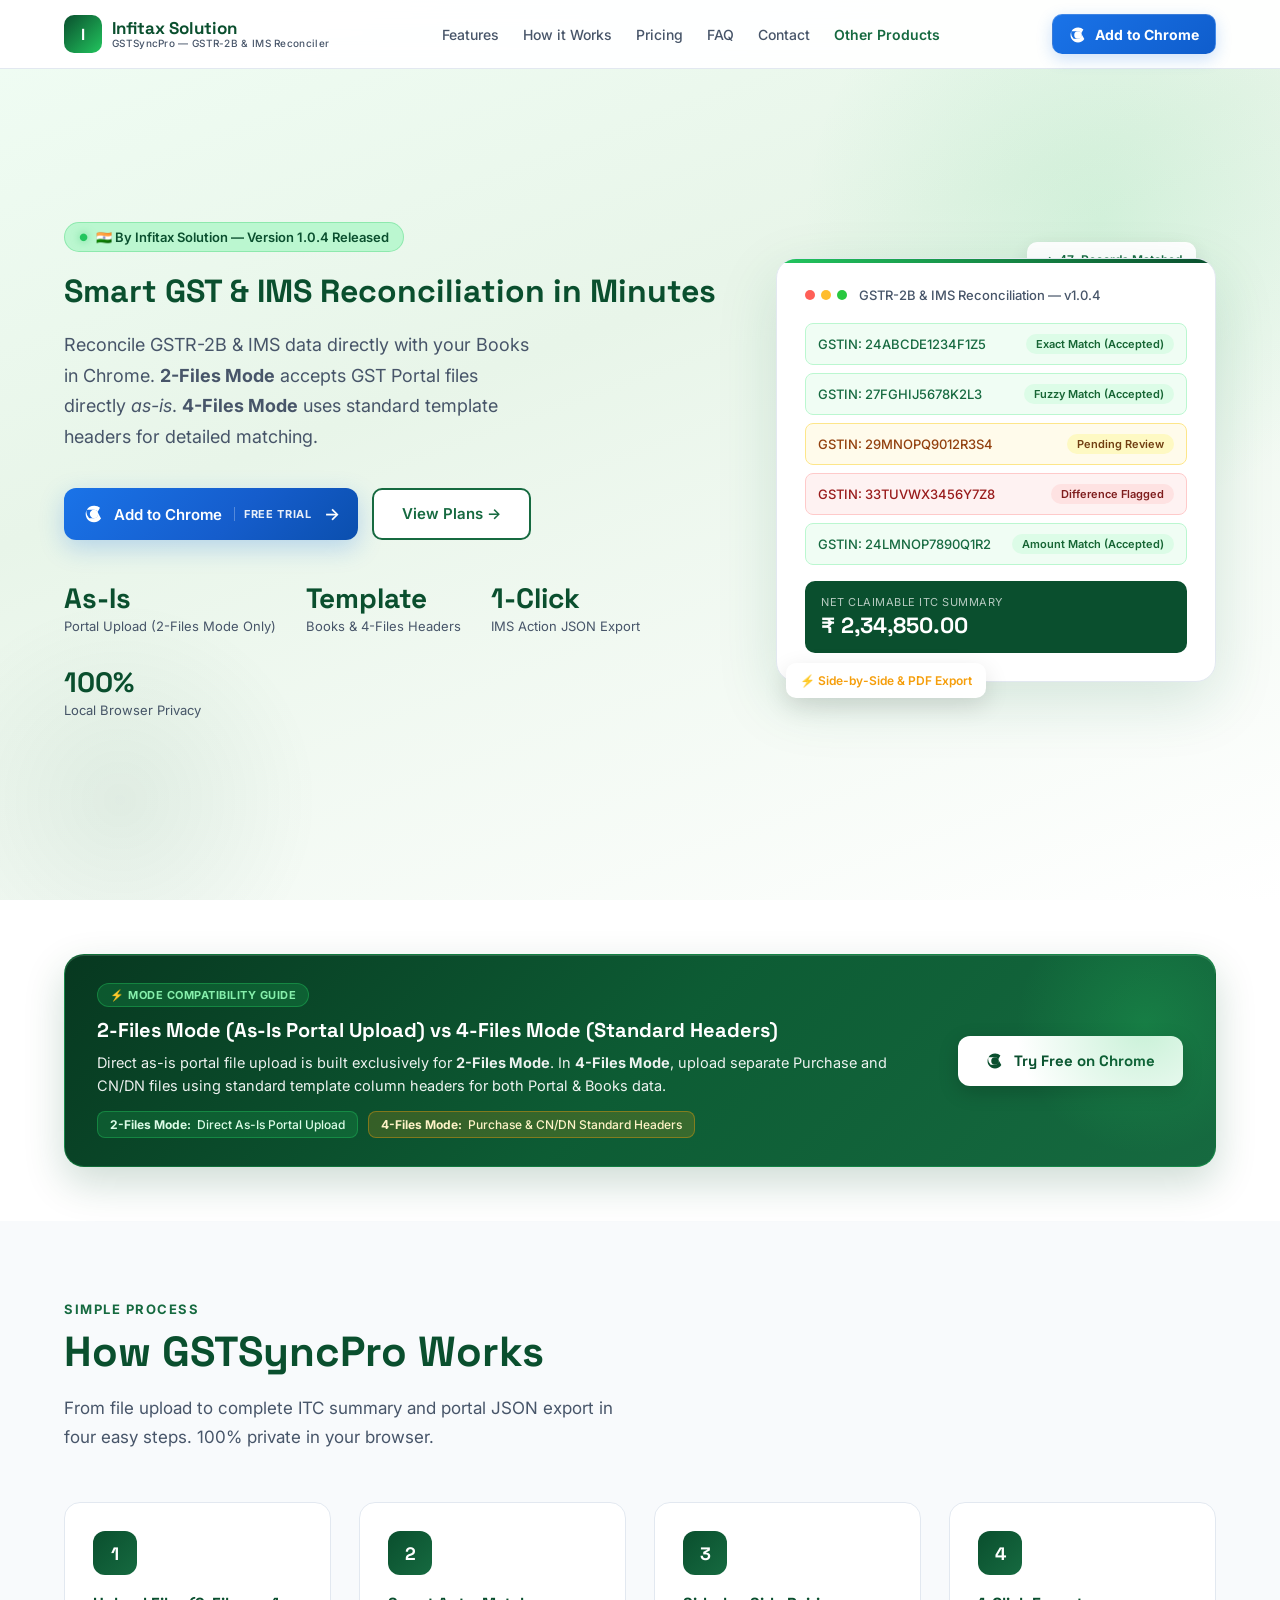
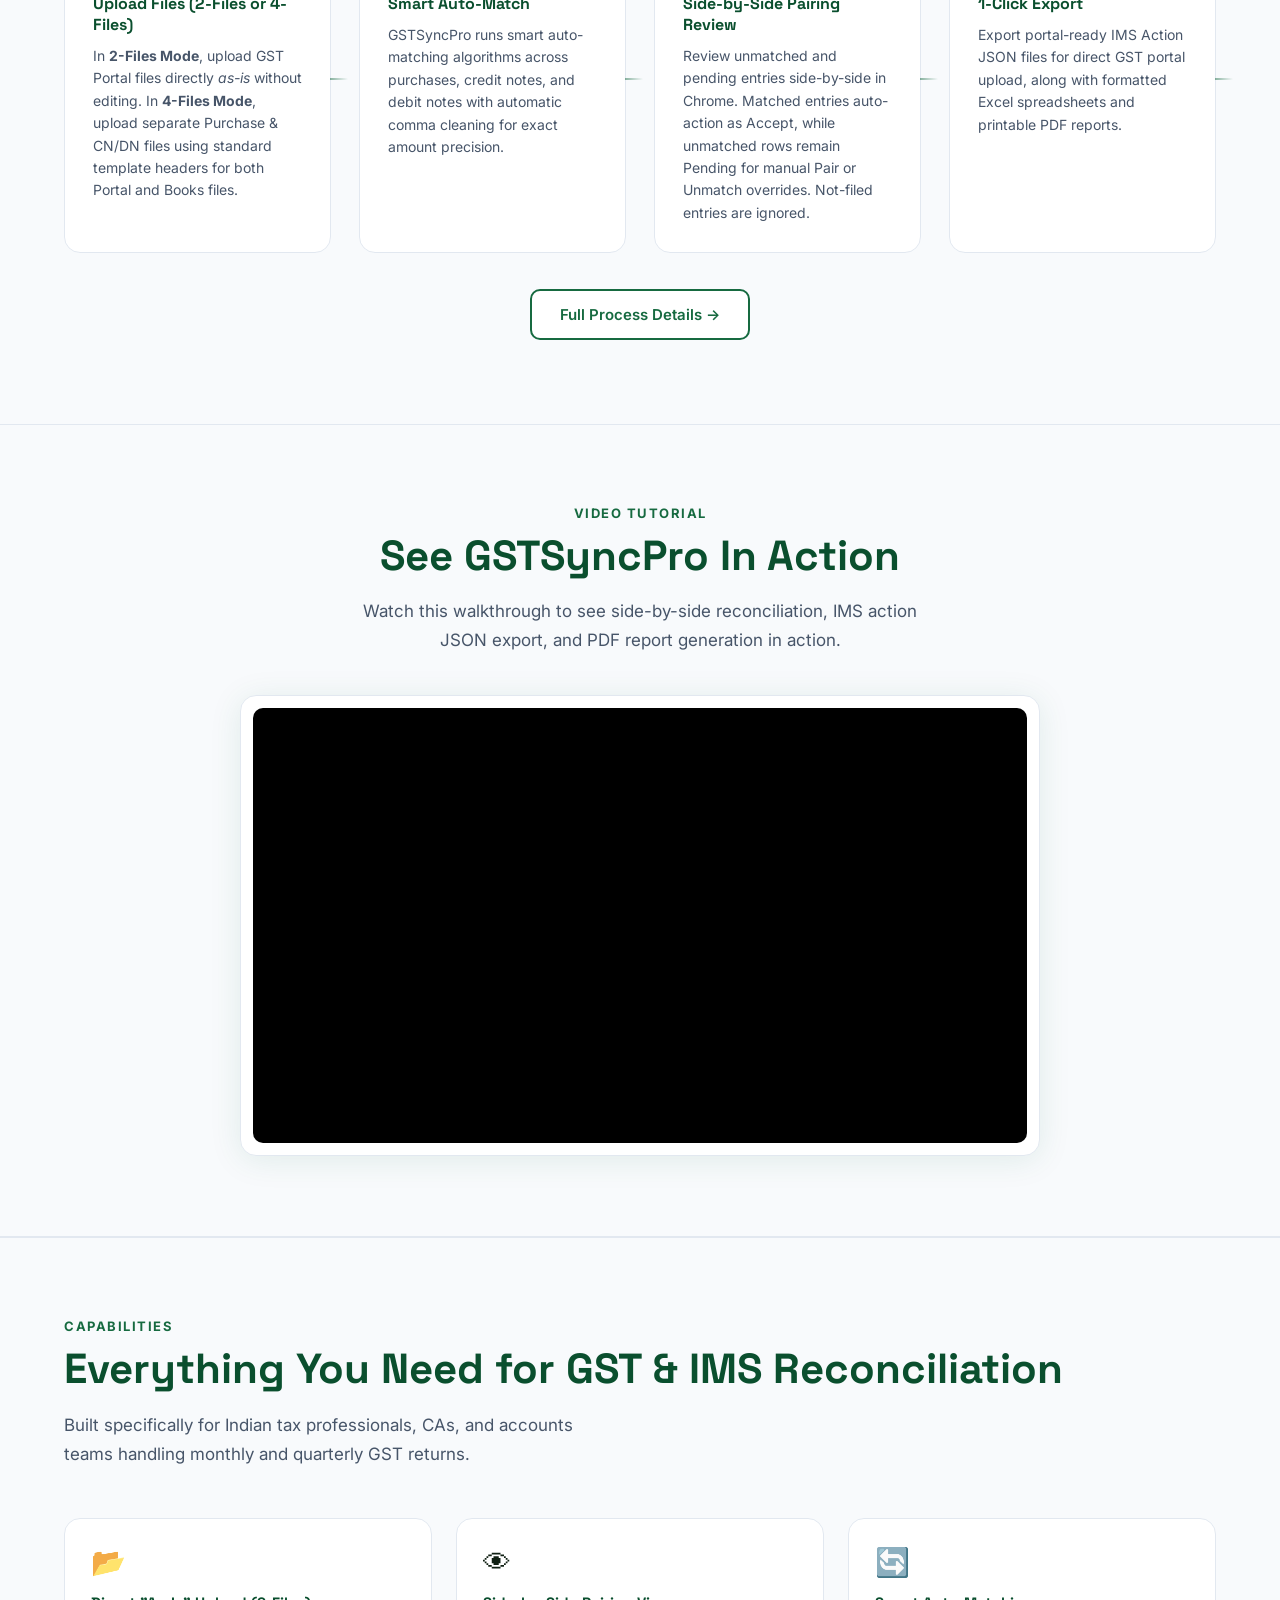
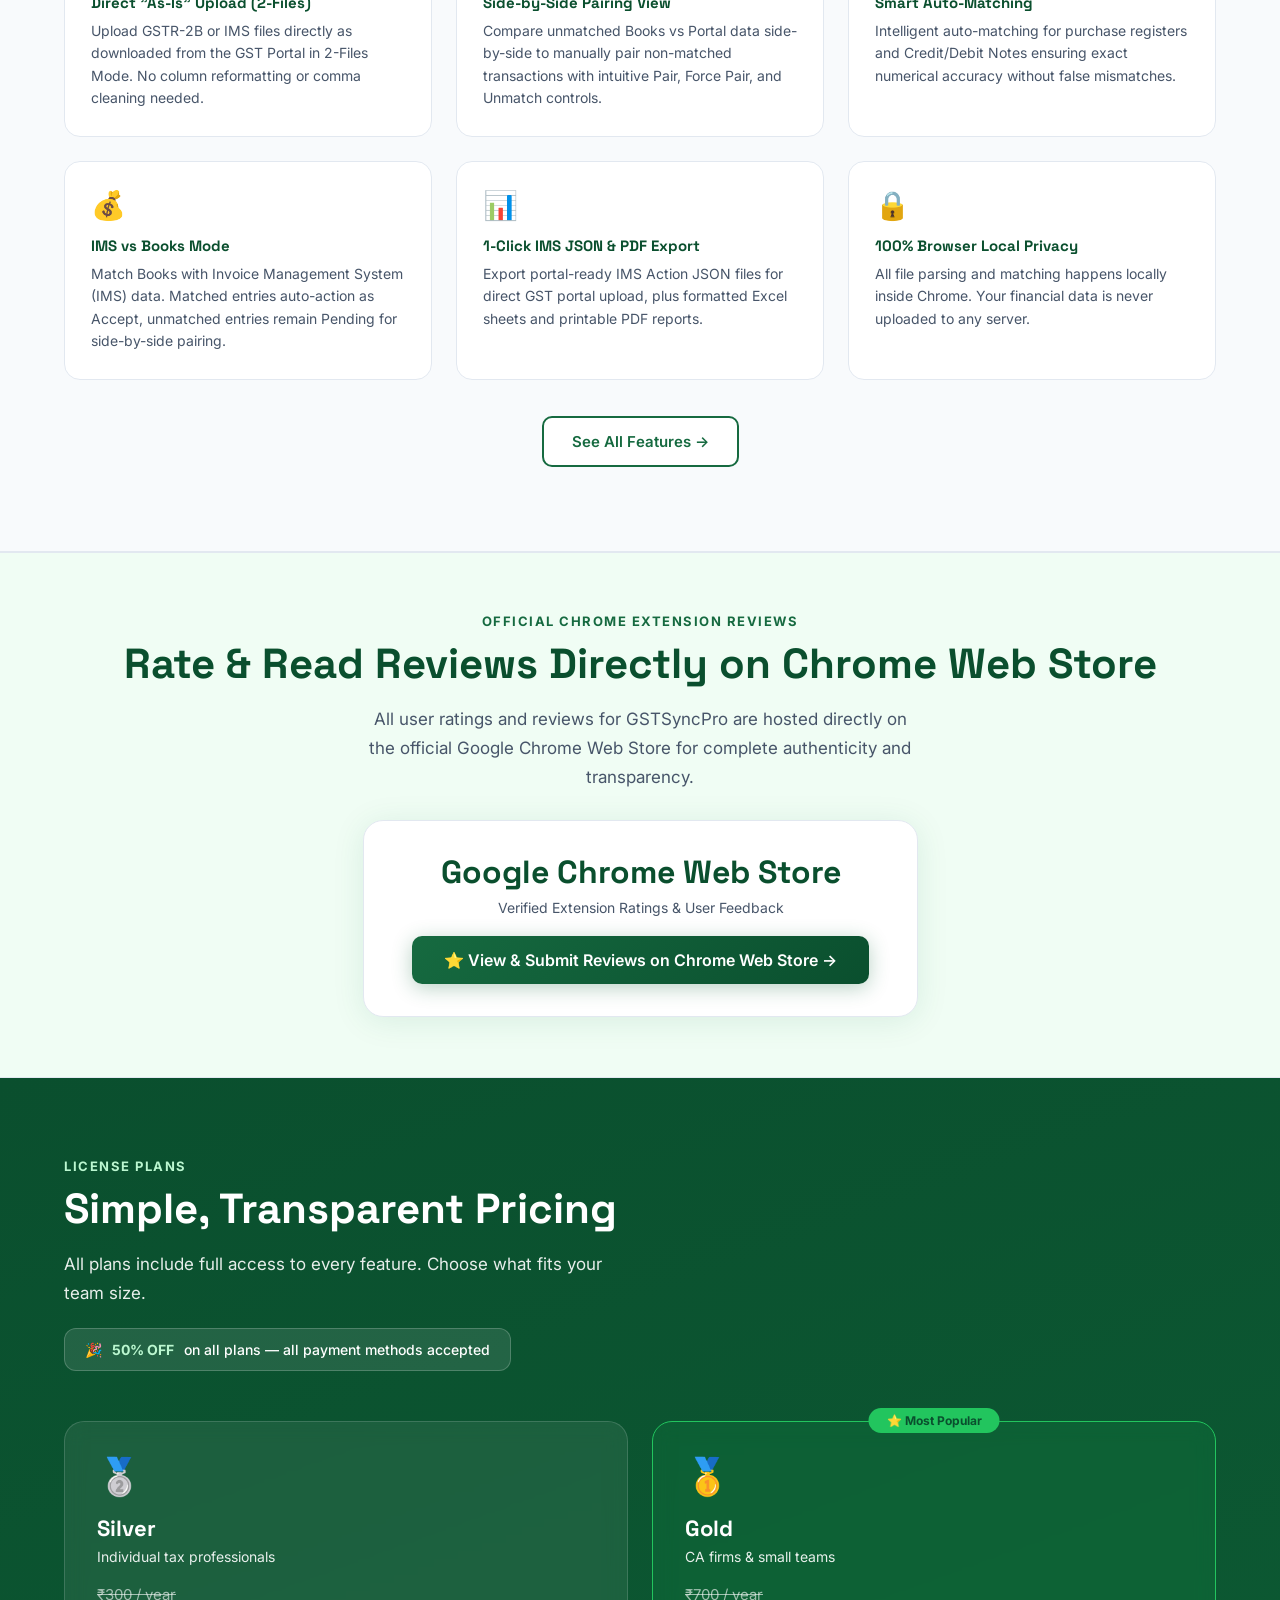
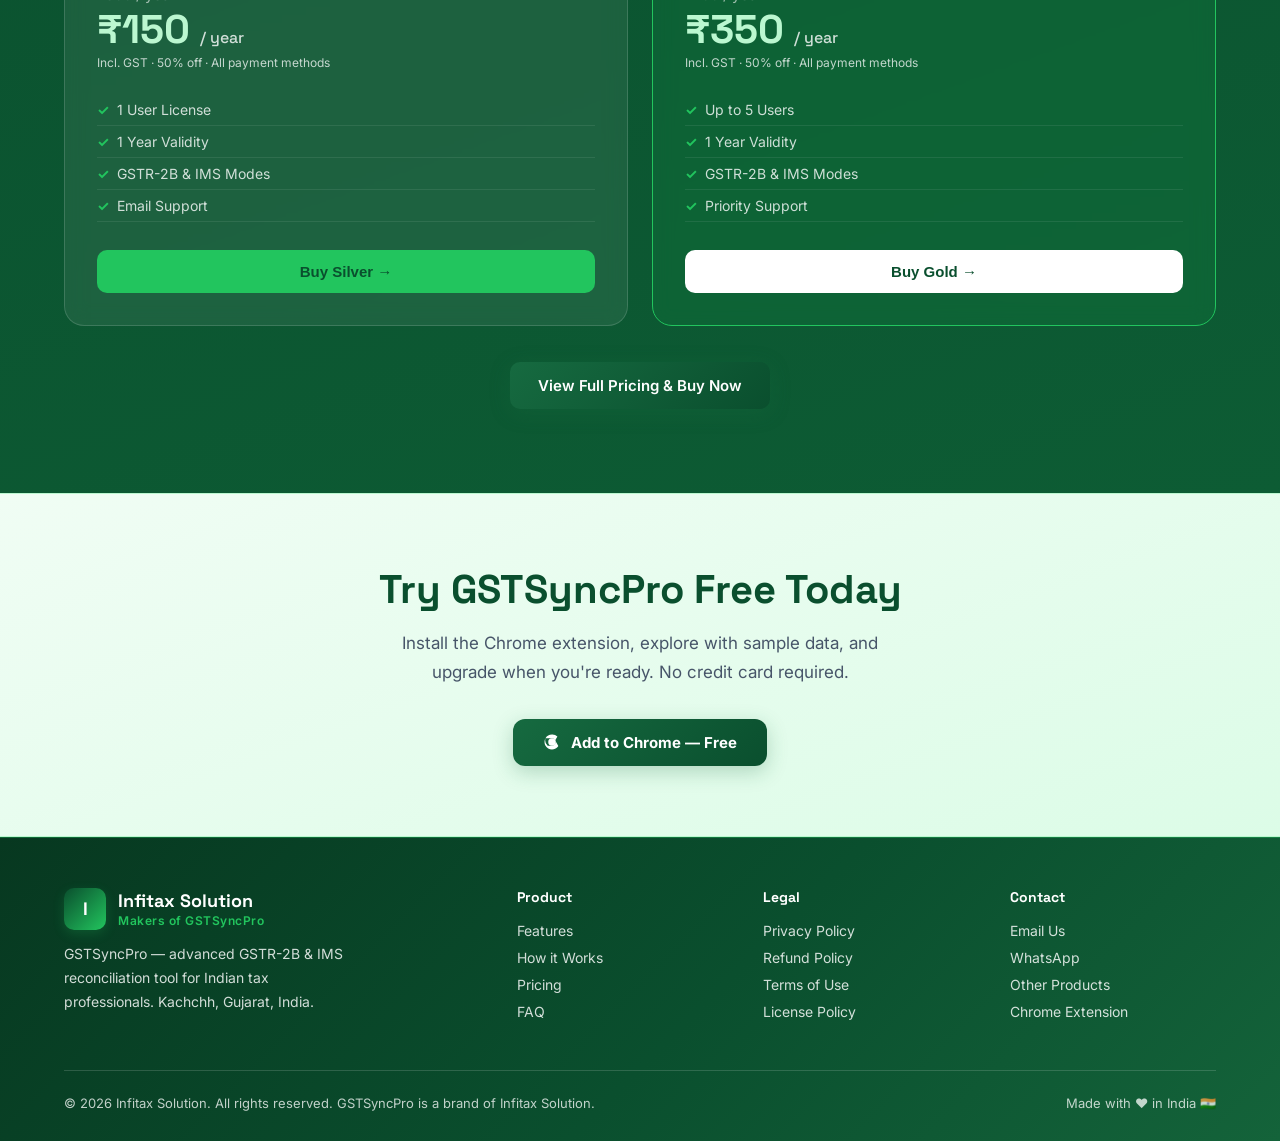
==== commit 8bf8898c: "Add files via upload" ====
--- a/index.html
+++ b/index.html
@@ -106,7 +106,7 @@
       <li><a href="contact/" data-nav="contact">Contact</a></li>
       <li><a href="products/" data-nav="products" class="nav-products">Other Products</a></li>
     </ul>
-    <a href="pricing/" class="nav-cta">Buy License</a>
+    <a href="https://chromewebstore.google.com/detail/gstsync-pro/aaclnkpbjahikebmjbdmiamlgdohfobl?hl=en-US&utm_source=website" class="nav-cta chrome-cta" target="_blank" rel="noopener noreferrer" aria-label="Add GSTSyncPro to Chrome"><span class="chrome-icon" aria-hidden="true"><svg viewBox="0 0 24 24" role="img"><path d="M12 2a10 10 0 0 0-8.66 5H12a5 5 0 0 1 4.33 2.5L19.2 4.6A9.96 9.96 0 0 0 12 2Z"/><path d="M3.34 7A10 10 0 0 0 12 22c3.52 0 6.63-1.82 8.42-4.57L16.33 10A5 5 0 0 1 12 17H6.23A9.96 9.96 0 0 1 3.34 7Z"/><path d="M12 7a5 5 0 1 0 0 10 5 5 0 0 0 0-10Z"/></svg></span><span>Add to Chrome</span></a>
     <button class="hamburger" onclick="toggleMenu()" aria-label="Toggle menu" aria-expanded="false" aria-controls="mobileMenu"><span></span><span></span><span></span></button>
   </div>
 </nav>
@@ -126,22 +126,22 @@
 <section class="hero" id="home">
   <div class="hero-inner">
     <div>
-      <div class="hero-badge">&#127470;&#127475; By Infitax Solution &#8212; Version 1.0.4 Released</div>
-      <h1 class="hero-h1">Smart GST &amp; IMS Reconciliation in Minutes</h1>
-      <p class="hero-sub">Reconcile GSTR-2B &amp; IMS data directly with your Books in Chrome. <strong>2-Files Mode</strong> accepts GST Portal files directly <em>as-is</em>. <strong>4-Files Mode</strong> uses standard template headers for detailed matching.</p>
-      <div class="hero-actions">
-        <a href="https://chromewebstore.google.com/detail/gstsync-pro/aaclnkpbjahikebmjbdmiamlgdohfobl?hl=en-US&utm_source=ext_sidebar&pli=1" target="_blank" rel="noopener noreferrer" class="btn-primary">&#128279; Add to Chrome &#8212; Free Trial</a>
+      <div class="hero-badge reveal">&#127470;&#127475; By Infitax Solution &#8212; Version 1.0.4 Released</div>
+      <h1 class="hero-h1 reveal" data-delay="1">Smart GST &amp; IMS Reconciliation in Minutes</h1>
+      <p class="hero-sub reveal" data-delay="2">Reconcile GSTR-2B &amp; IMS data directly with your Books in Chrome. <strong>2-Files Mode</strong> accepts GST Portal files directly <em>as-is</em>. <strong>4-Files Mode</strong> uses standard template headers for detailed matching.</p>
+      <div class="hero-actions reveal" data-delay="3">
+        <a href="https://chromewebstore.google.com/detail/gstsync-pro/aaclnkpbjahikebmjbdmiamlgdohfobl?hl=en-US&utm_source=website" target="_blank" rel="noopener noreferrer" class="btn-primary chrome-hero-btn" aria-label="Add GSTSyncPro to Chrome for a free trial"><span class="chrome-icon chrome-icon-lg" aria-hidden="true"><svg viewBox="0 0 24 24" role="img"><path d="M12 2a10 10 0 0 0-8.66 5H12a5 5 0 0 1 4.33 2.5L19.2 4.6A9.96 9.96 0 0 0 12 2Z"/><path d="M3.34 7A10 10 0 0 0 12 22c3.52 0 6.63-1.82 8.42-4.57L16.33 10A5 5 0 0 1 12 17H6.23A9.96 9.96 0 0 1 3.34 7Z"/><path d="M12 7a5 5 0 1 0 0 10 5 5 0 0 0 0-10Z"/></svg></span><span>Add to Chrome</span><span class="chrome-btn-note">Free Trial</span><span class="btn-arrow" aria-hidden="true">→</span></a>
         <a href="pricing/" class="btn-secondary">View Plans &#8594;</a>
       </div>
-      <div class="hero-stats">
+      <div class="hero-stats reveal" data-delay="4">
         <div class="stat"><div class="stat-num">As-Is</div><div class="stat-label">Portal Upload (2-Files Mode Only)</div></div>
         <div class="stat"><div class="stat-num">Template</div><div class="stat-label">Books &amp; 4-Files Headers</div></div>
         <div class="stat"><div class="stat-num">1-Click</div><div class="stat-label">IMS Action JSON Export</div></div>
         <div class="stat"><div class="stat-num">100%</div><div class="stat-label">Local Browser Privacy</div></div>
       </div>
     </div>
-    <div class="hero-visual">
-      <div class="floating-tag t1">&#10003; 47 Records Matched</div>
+    <div class="hero-visual reveal reveal-right" data-delay="2">
+      <div class="floating-tag t1">&#10003; <span data-counter="47" data-duration="1400">0</span> Records Matched</div>
       <div class="hero-card">
         <div class="card-header">
           <div class="card-dots"><span></span><span></span><span></span></div>
@@ -152,7 +152,7 @@
         <div class="match-row pending"><span>GSTIN: 29MNOPQ9012R3S4</span><span class="match-badge p">Pending Review</span></div>
         <div class="match-row mismatch"><span>GSTIN: 33TUVWX3456Y7Z8</span><span class="match-badge x">Difference Flagged</span></div>
         <div class="match-row matched"><span>GSTIN: 24LMNOP7890Q1R2</span><span class="match-badge m">Amount Match (Accepted)</span></div>
-        <div class="itc-box"><div class="itc-label">Net Claimable ITC Summary</div><div class="itc-amount">&#8377; 2,34,850.00</div></div>
+        <div class="itc-box"><div class="itc-label">Net Claimable ITC Summary</div><div class="itc-amount">&#8377; <span data-counter="234850" data-decimals="2" data-indian="true" data-duration="1800">0.00</span></div></div>
       </div>
       <div class="floating-tag t2">&#9889; Side-by-Side &amp; PDF Export</div>
     </div>
@@ -162,12 +162,22 @@
 <!-- AS-IS PORTAL UPLOAD BANNER -->
 <section style="padding: 24px 5%; background:#fff">
   <div class="section-inner">
-    <div class="as-is-banner">
+    <div class="as-is-banner reveal">
       <div class="as-is-banner-text">
-        <h4>⚡ 2-Files Mode: Direct Portal Upload As-Is</h4>
+        <div class="as-is-pill">⚡ Mode Compatibility Guide</div>
+        <h4>2-Files Mode (As-Is Portal Upload) vs 4-Files Mode (Standard Headers)</h4>
         <p>Direct as-is portal file upload is built exclusively for <strong>2-Files Mode</strong>. In <strong>4-Files Mode</strong>, upload separate Purchase and CN/DN files using standard template column headers for both Portal &amp; Books data.</p>
-      </div>
-      <a href="https://chromewebstore.google.com/detail/gstsync-pro/aaclnkpbjahikebmjbdmiamlgdohfobl?hl=en-US&utm_source=ext_sidebar&pli=1" target="_blank" class="btn-primary" style="background:#fff;color:var(--green-deep);font-weight:700;white-space:nowrap">Try Free on Chrome</a>
+        <div class="as-is-modes-list">
+          <span class="mode-pill m2"><strong>2-Files Mode:</strong> Direct As-Is Portal Upload</span>
+          <span class="mode-pill m4"><strong>4-Files Mode:</strong> Purchase &amp; CN/DN Standard Headers</span>
+        </div>
+      </div>
+      <a href="https://chromewebstore.google.com/detail/gstsync-pro/aaclnkpbjahikebmjbdmiamlgdohfobl?hl=en-US&utm_source=ext_sidebar&pli=1" target="_blank" rel="noopener noreferrer" class="btn-as-is-cta" aria-label="Try GSTSyncPro Free on Chrome">
+        <span class="chrome-icon" aria-hidden="true">
+          <svg viewBox="0 0 24 24" role="img"><path d="M12 2a10 10 0 0 0-8.66 5H12a5 5 0 0 1 4.33 2.5L19.2 4.6A9.96 9.96 0 0 0 12 2Z"/><path d="M3.34 7A10 10 0 0 0 12 22c3.52 0 6.63-1.82 8.42-4.57L16.33 10A5 5 0 0 1 12 17H6.23A9.96 9.96 0 0 1 3.34 7Z"/><path d="M12 7a5 5 0 1 0 0 10 5 5 0 0 0 0-10Z"/></svg>
+        </span>
+        <span>Try Free on Chrome</span>
+      </a>
     </div>
   </div>
 </section>
@@ -191,12 +201,12 @@
 <!-- DEMO VIDEO -->
 <section class="demo-video-section" id="demo-video">
   <div class="section-inner">
-    <div style="text-align:center;margin-bottom:30px">
+    <div class="reveal" style="text-align:center;margin-bottom:30px">
       <div class="section-label">Video Tutorial</div>
       <h2 class="section-title">See GSTSyncPro In Action</h2>
       <p class="section-sub" style="margin:0 auto">Watch this walkthrough to see side-by-side reconciliation, IMS action JSON export, and PDF report generation in action.</p>
     </div>
-    <div class="video-container-wrapper">
+    <div class="video-container-wrapper reveal">
       <div class="video-container">
         <iframe src="https://www.youtube.com/embed/sNuiicQxRTU" title="GSTSyncPro Demo Video" allow="accelerometer; autoplay; clipboard-write; encrypted-media; gyroscope; picture-in-picture; web-share" allowfullscreen></iframe>
       </div>
@@ -205,7 +215,7 @@
 </section>
 
 <!-- FEATURES TEASER -->
-<section id="features">
+<section id="features" style="background: var(--gray-50); border-top: 1px solid var(--gray-200); border-bottom: 1px solid var(--gray-200);">
   <div class="section-inner">
     <div class="section-label">Capabilities</div>
     <div class="section-title">Everything You Need for GST &amp; IMS Reconciliation</div>
@@ -229,7 +239,7 @@
     <h2 class="section-title">Rate &amp; Read Reviews Directly on Chrome Web Store</h2>
     <p class="section-sub" style="margin: 0 auto 28px;">All user ratings and reviews for GSTSyncPro are hosted directly on the official Google Chrome Web Store for complete authenticity and transparency.</p>
     
-    <div style="display: inline-flex; flex-direction: column; align-items: center; background: #fff; border-radius: 20px; padding: 32px 48px; border: 1px solid var(--gray-200); box-shadow: var(--shadow);">
+    <div class="reveal" style="display: inline-flex; flex-direction: column; align-items: center; background: #fff; border-radius: 20px; padding: 32px 48px; border: 1px solid var(--gray-200); box-shadow: var(--shadow);">
       <div style="font-size: 32px; font-weight: 800; color: var(--green-deep); font-family: 'Space Grotesk', sans-serif; line-height: 1.2;">Google Chrome Web Store</div>
       <div style="font-size: 14px; color: var(--gray-600); margin: 8px 0 20px;">Verified Extension Ratings &amp; User Feedback</div>
       <a href="https://chromewebstore.google.com/detail/aaclnkpbjahikebmjbdmiamlgdohfobl?utm_source=item-share-cb" target="_blank" rel="noopener noreferrer" class="btn-primary" style="display: inline-flex; align-items: center; gap: 8px; font-size: 16px; padding: 14px 32px;">
@@ -272,11 +282,16 @@
 </section>
 
 <!-- CTA -->
-<div class="cta-band">
+<div class="cta-band reveal">
   <div class="section-inner">
     <h2>Try GSTSyncPro Free Today</h2>
     <p>Install the Chrome extension, explore with sample data, and upgrade when you're ready. No credit card required.</p>
-    <a href="https://chromewebstore.google.com/detail/gstsync-pro/aaclnkpbjahikebmjbdmiamlgdohfobl?hl=en-US&utm_source=ext_sidebar&pli=1" target="_blank" rel="noopener noreferrer" class="btn-white">&#128279; Add to Chrome &#8212; Free</a>
+    <a href="https://chromewebstore.google.com/detail/gstsync-pro/aaclnkpbjahikebmjbdmiamlgdohfobl?hl=en-US&utm_source=ext_sidebar&pli=1" target="_blank" rel="noopener noreferrer" class="btn-white" aria-label="Add GSTSyncPro to Chrome for Free">
+      <span class="chrome-icon" aria-hidden="true">
+        <svg viewBox="0 0 24 24" role="img"><path d="M12 2a10 10 0 0 0-8.66 5H12a5 5 0 0 1 4.33 2.5L19.2 4.6A9.96 9.96 0 0 0 12 2Z"/><path d="M3.34 7A10 10 0 0 0 12 22c3.52 0 6.63-1.82 8.42-4.57L16.33 10A5 5 0 0 1 12 17H6.23A9.96 9.96 0 0 1 3.34 7Z"/><path d="M12 7a5 5 0 1 0 0 10 5 5 0 0 0 0-10Z"/></svg>
+      </span>
+      <span>Add to Chrome — Free</span>
+    </a>
   </div>
 </div>
 </main>
--- a/assets/style.css
+++ b/assets/style.css
@@ -50,7 +50,49 @@
 .page-header .section-label{color:var(--green-bright)}
 .page-header h1{font-family:'Space Grotesk',sans-serif;font-size:clamp(24px,3.4vw,44px);font-weight:800;color:#fff;margin-bottom:16px;line-height:1.2;white-space:nowrap}
 @media (max-width:768px){.page-header h1{white-space:normal}}
-.page-header p{font-size:17px;color:rgba(255,255,255,.75);max-width:560px;margin:0 auto;line-height:1.7}
+.page-header p{font-size:17px;color:rgba(255,255,255,0.92) !important;max-width:680px;margin:0 auto;line-height:1.7}
+.page-header-light {
+  background: linear-gradient(160deg, #f0fdf4 0%, #dcfce7 100%);
+  padding: 130px 5% 65px;
+  text-align: center;
+  position: relative;
+  overflow: hidden;
+  border-bottom: 1px solid #bbf7d0;
+}
+.page-header-light::before {
+  content: '';
+  position: absolute;
+  top: -60px;
+  right: -80px;
+  width: 420px;
+  height: 420px;
+  background: radial-gradient(circle, rgba(34, 197, 94, 0.15) 0%, transparent 70%);
+  border-radius: 50%;
+  pointer-events: none;
+}
+.page-header-light .section-label {
+  color: var(--green-mid);
+  font-size: 13px;
+  font-weight: 700;
+  text-transform: uppercase;
+  letter-spacing: 1.5px;
+  margin-bottom: 10px;
+}
+.page-header-light h1 {
+  font-family: 'Space Grotesk', sans-serif;
+  font-size: clamp(26px, 3.6vw, 44px);
+  font-weight: 800;
+  color: var(--green-deep);
+  margin-bottom: 16px;
+  line-height: 1.2;
+}
+.page-header-light p {
+  font-size: 17px;
+  color: var(--gray-600);
+  max-width: 660px;
+  margin: 0 auto;
+  line-height: 1.7;
+}
 
 /* ── HERO ── */
 .hero{min-height:100vh;background:linear-gradient(160deg,var(--green-pale) 0%,#e8f5e9 40%,#fff 100%);display:flex;align-items:center;padding:100px 5% 60px;position:relative;overflow:hidden}
@@ -184,27 +226,143 @@
 .policy-content-box a{color:var(--green-mid);text-decoration:underline}
 
 /* ── CONTACT ── */
-.contact-dark{background:var(--green-deep);color:#fff}
-.contact-dark .section-title{color:#fff}
-.contact-grid{display:grid;grid-template-columns:1fr 1fr;gap:60px;align-items:start}
-.contact-info h3{font-family:'Space Grotesk',sans-serif;font-size:20px;font-weight:700;margin-bottom:24px;color:rgba(255,255,255,.9)}
-.contact-item{display:flex;align-items:flex-start;gap:14px;margin-bottom:24px}
-.c-icon{width:42px;height:42px;background:rgba(255,255,255,.1);border-radius:10px;display:flex;align-items:center;justify-content:center;font-size:18px;flex-shrink:0}
-.c-label{font-size:12px;color:rgba(255,255,255,.5);text-transform:uppercase;letter-spacing:.5px}
-.c-val{font-size:15px;color:#fff;margin-top:3px;font-weight:500}
-.c-val a{color:var(--green-bright)}
-.contact-form-box{background:rgba(255,255,255,.06);border:1px solid rgba(255,255,255,.12);border-radius:16px;padding:32px}
-.contact-form-box h3{font-family:'Space Grotesk',sans-serif;font-size:18px;font-weight:700;margin-bottom:22px;color:#fff}
-.form-group{margin-bottom:16px}
-.form-group label{display:block;font-size:13px;font-weight:600;color:rgba(255,255,255,.7);margin-bottom:6px}
-.form-group input,.form-group textarea,.form-group select{width:100%;background:rgba(255,255,255,.08);border:1px solid rgba(255,255,255,.2);border-radius:8px;padding:11px 14px;color:#fff;font-size:14px;font-family:'DM Sans',sans-serif;outline:none;transition:.2s}
-.form-group input::placeholder,.form-group textarea::placeholder{color:rgba(255,255,255,.35)}
-.form-group input:focus,.form-group textarea:focus,.form-group select:focus{border-color:var(--green-bright)}
-.form-group select option{background:var(--green-deep);color:#fff}
-.form-group textarea{resize:vertical;min-height:100px}
-.submit-btn{background:var(--green-bright);color:var(--green-deep);border:none;padding:13px 28px;border-radius:10px;font-size:15px;font-weight:700;cursor:pointer;width:100%;transition:.25s;font-family:'DM Sans',sans-serif}
-.submit-btn:hover{background:#16a34a;color:#fff}
-.form-note{font-size:12px;color:rgba(255,255,255,.4);margin-top:10px;text-align:center}
+.contact-dark {
+  background: linear-gradient(160deg, #f0fdf4 0%, #e8f5e9 100%);
+  color: var(--text);
+  border-bottom: 1px solid var(--green-light);
+}
+.contact-dark .section-title {
+  color: var(--green-deep);
+}
+.contact-grid {
+  display: grid;
+  grid-template-columns: 1fr 1fr;
+  gap: 60px;
+  align-items: start;
+}
+.contact-info h3 {
+  font-family: 'Space Grotesk', sans-serif;
+  font-size: 22px;
+  font-weight: 800;
+  margin-bottom: 24px;
+  color: var(--green-deep);
+}
+.contact-item {
+  display: flex;
+  align-items: flex-start;
+  gap: 14px;
+  margin-bottom: 24px;
+}
+.c-icon {
+  width: 44px;
+  height: 44px;
+  background: var(--green-pale);
+  border: 1px solid var(--green-light);
+  border-radius: 12px;
+  display: flex;
+  align-items: center;
+  justify-content: center;
+  font-size: 18px;
+  flex-shrink: 0;
+}
+.c-label {
+  font-size: 12px;
+  color: var(--gray-600);
+  text-transform: uppercase;
+  letter-spacing: .5px;
+  font-weight: 600;
+}
+.c-val {
+  font-size: 15px;
+  color: var(--green-deep);
+  margin-top: 3px;
+  font-weight: 600;
+}
+.c-val a {
+  color: var(--green-mid);
+  transition: color 0.2s;
+}
+.c-val a:hover {
+  color: var(--green-deep);
+}
+.contact-form-box {
+  background: #ffffff;
+  border: 1px solid var(--gray-200);
+  border-radius: 20px;
+  padding: 36px;
+  box-shadow: 0 12px 36px rgba(22, 106, 64, 0.08);
+}
+.contact-form-box h3 {
+  font-family: 'Space Grotesk', sans-serif;
+  font-size: 20px;
+  font-weight: 800;
+  margin-bottom: 22px;
+  color: var(--green-deep);
+}
+.form-group {
+  margin-bottom: 18px;
+}
+.form-group label {
+  display: block;
+  font-size: 13px;
+  font-weight: 600;
+  color: var(--gray-700);
+  margin-bottom: 6px;
+}
+.form-group input, .form-group textarea, .form-group select {
+  width: 100%;
+  background: var(--gray-50);
+  border: 1px solid var(--gray-200);
+  border-radius: 10px;
+  padding: 12px 14px;
+  color: var(--text);
+  font-size: 14px;
+  font-family: 'Inter', sans-serif;
+  outline: none;
+  transition: .2s;
+}
+.form-group input::placeholder, .form-group textarea::placeholder {
+  color: var(--gray-600);
+  opacity: 0.7;
+}
+.form-group input:focus, .form-group textarea:focus, .form-group select:focus {
+  border-color: var(--green-bright);
+  background: #fff;
+  box-shadow: 0 0 0 3px rgba(34, 197, 94, 0.15);
+}
+.form-group select option {
+  background: #fff;
+  color: var(--text);
+}
+.form-group textarea {
+  resize: vertical;
+  min-height: 110px;
+}
+.submit-btn {
+  background: linear-gradient(135deg, var(--green-mid), var(--green-deep));
+  color: #fff;
+  border: none;
+  padding: 14px 28px;
+  border-radius: 10px;
+  font-size: 15px;
+  font-weight: 700;
+  cursor: pointer;
+  width: 100%;
+  transition: .25s;
+  font-family: 'Space Grotesk', sans-serif;
+  box-shadow: 0 4px 16px rgba(22, 106, 64, 0.2);
+}
+.submit-btn:hover {
+  background: var(--green-deep);
+  box-shadow: 0 8px 24px rgba(22, 106, 64, 0.3);
+  transform: translateY(-1px);
+}
+.form-note {
+  font-size: 12px;
+  color: var(--gray-600);
+  margin-top: 12px;
+  text-align: center;
+}
 
 /* ── PRODUCTS PAGE ── */
 .products-grid{display:grid;grid-template-columns:repeat(auto-fit,minmax(300px,1fr));gap:28px;margin-top:50px}
@@ -233,22 +391,118 @@
 .notify-form button:hover{background:var(--green-deep)}
 
 /* ── HOME CTA BAND ── */
-.cta-band{background:linear-gradient(135deg,var(--green-deep),#0d5c34);padding:70px 5%;text-align:center;color:#fff}
-.cta-band h2{font-family:'Space Grotesk',sans-serif;font-size:clamp(26px,4vw,40px);font-weight:800;margin-bottom:14px}
-.cta-band p{font-size:17px;color:rgba(255,255,255,.9);margin-bottom:32px;max-width:520px;margin-left:auto;margin-right:auto;line-height:1.7}
-.cta-band .btn-white{background:#fff;color:var(--green-deep);padding:14px 30px;border-radius:10px;font-weight:700;font-size:15px;transition:.25s;display:inline-block}
-.cta-band .btn-white:hover{background:var(--green-light);transform:translateY(-2px)}
-
-/* ── FOOTER ── */
-footer{background:#071a0f;color:rgba(255,255,255,.8);padding:50px 5% 30px}
-.footer-inner{max-width:1200px;margin:0 auto}
-.footer-top{display:grid;grid-template-columns:2fr 1fr 1fr 1fr;gap:40px;margin-bottom:40px}
-.footer-brand p{font-size:14px;line-height:1.7;color:rgba(255,255,255,.75);margin-top:12px;max-width:280px}
-.footer-col h4{font-family:'Space Grotesk',sans-serif;font-size:14px;font-weight:700;color:#fff;margin-bottom:16px}
-.footer-col a{display:block;font-size:14px;color:rgba(255,255,255,.75);margin-bottom:10px;transition:.2s}
-.footer-col a:hover{color:var(--green-bright)}
-.footer-bottom{border-top:1px solid rgba(255,255,255,.08);padding-top:24px;display:flex;justify-content:space-between;align-items:center;flex-wrap:wrap;gap:10px}
-.footer-bottom p{font-size:13px;color:rgba(255,255,255,.35)}
+.cta-band {
+  background: linear-gradient(160deg, #f0fdf4 0%, #dcfce7 100%);
+  padding: 70px 5%;
+  text-align: center;
+  color: var(--green-deep);
+  border-top: 1px solid var(--green-light);
+  border-bottom: 1px solid #bbf7d0;
+  position: relative;
+}
+.cta-band h2 {
+  font-family: 'Space Grotesk', sans-serif;
+  font-size: clamp(26px, 4vw, 40px);
+  font-weight: 800;
+  color: var(--green-deep);
+  margin-bottom: 14px;
+}
+.cta-band p {
+  font-size: 17px;
+  color: var(--gray-600);
+  margin-bottom: 32px;
+  max-width: 520px;
+  margin-left: auto;
+  margin-right: auto;
+  line-height: 1.7;
+}
+.cta-band .btn-white {
+  background: linear-gradient(135deg, var(--green-mid), var(--green-deep));
+  color: #fff;
+  padding: 14px 30px;
+  border-radius: 12px;
+  font-weight: 700;
+  font-size: 15px;
+  transition: .25s;
+  display: inline-flex;
+  align-items: center;
+  gap: 10px;
+  box-shadow: 0 6px 20px rgba(22, 106, 64, 0.25);
+  text-decoration: none;
+}
+.cta-band .btn-white:hover {
+  background: var(--green-deep);
+  color: #fff;
+  transform: translateY(-2px);
+  box-shadow: 0 10px 28px rgba(22, 106, 64, 0.35);
+}
+
+/* ── FOOTER (GREEN THEME) ── */
+footer {
+  background: linear-gradient(135deg, #073820 0%, #0a4f2e 55%, #14633a 100%);
+  color: rgba(255, 255, 255, 0.88);
+  padding: 50px 5% 30px;
+  border-top: 1px solid rgba(34, 197, 94, 0.3);
+}
+.footer-inner {
+  max-width: 1200px;
+  margin: 0 auto;
+}
+.footer-top {
+  display: grid;
+  grid-template-columns: 2fr 1fr 1fr 1fr;
+  gap: 40px;
+  margin-bottom: 40px;
+}
+.footer-brand p {
+  font-size: 14px;
+  line-height: 1.7;
+  color: rgba(255, 255, 255, 0.82);
+  margin-top: 12px;
+  max-width: 280px;
+}
+.footer-col h4 {
+  font-family: 'Space Grotesk', sans-serif;
+  font-size: 14px;
+  font-weight: 700;
+  color: #ffffff;
+  margin-bottom: 16px;
+}
+.footer-col a {
+  display: block;
+  font-size: 14px;
+  color: rgba(255, 255, 255, 0.82);
+  margin-bottom: 10px;
+  transition: .2s;
+}
+.footer-col a:hover {
+  color: var(--green-bright);
+}
+.footer-bottom {
+  border-top: 1px solid rgba(255, 255, 255, 0.15);
+  padding-top: 24px;
+  display: flex;
+  justify-content: space-between;
+  align-items: center;
+  flex-wrap: wrap;
+  gap: 10px;
+}
+.footer-bottom p {
+  font-size: 13px;
+  color: rgba(255, 255, 255, 0.75);
+}
+.footer-security-tag {
+  display: inline-flex;
+  align-items: center;
+  gap: 8px;
+  background: rgba(34, 197, 94, 0.18);
+  border: 1px solid rgba(34, 197, 94, 0.35);
+  color: #dcfce7;
+  padding: 6px 14px;
+  border-radius: 50px;
+  font-size: 12px;
+  font-weight: 600;
+}
 
 /* ── MODAL ── */
 .modal-overlay{display:none;position:fixed;inset:0;background:rgba(0,0,0,.6);z-index:9999;align-items:center;justify-content:center;backdrop-filter:blur(4px)}
@@ -335,10 +589,10 @@
 }
 
 /* ── FOOTER BRAND (extracted from inline styles) ── */
-.footer-brand-row{display:flex;align-items:center;gap:10px;margin-bottom:4px}
-.footer-logo-icon{width:36px;height:36px;background:linear-gradient(135deg,#0a4f2e,#22c55e);border-radius:9px;display:flex;align-items:center;justify-content:center;color:#fff;font-family:'Space Grotesk',sans-serif;font-weight:800;font-size:15px}
-.footer-brand-name{color:#fff;font-family:'Space Grotesk',sans-serif;font-weight:800;font-size:17px}
-.footer-brand-sub{color:#22c55e;font-size:11px;font-weight:600;letter-spacing:.3px}
+.footer-brand-row{display:flex;align-items:center;gap:12px;margin-bottom:12px}
+.footer-logo-icon{width:42px;height:42px;background:linear-gradient(135deg,#0a4f2e,#22c55e);border-radius:10px;display:flex;align-items:center;justify-content:center;color:#fff;font-family:'Space Grotesk',sans-serif;font-weight:800;font-size:18px;flex-shrink:0;box-shadow:0 4px 12px rgba(34,197,94,0.2)}
+.footer-brand-name{color:#fff;font-family:'Space Grotesk',sans-serif;font-weight:800;font-size:18px;line-height:1.2}
+.footer-brand-sub{color:#22c55e;font-size:12px;font-weight:600;letter-spacing:.5px;margin-top:2px}
 
 /* ── HAMBURGER BUTTON (was div, now button) ── */
 .hamburger span{display:block;width:24px;height:2px;background:var(--green-deep);border-radius:2px;transition:.3s}
@@ -453,30 +707,143 @@
   font-weight: 800;
 }
 .as-is-banner {
-  background: linear-gradient(135deg, var(--green-deep), var(--green-mid));
+  background: linear-gradient(135deg, #073820 0%, #0d5c34 50%, #166a40 100%);
   color: #fff;
-  border-radius: 16px;
-  padding: 20px 24px;
+  border-radius: 20px;
+  padding: 28px 32px;
   margin: 30px 0;
   display: flex;
   align-items: center;
   justify-content: space-between;
-  gap: 20px;
-  box-shadow: var(--shadow);
+  gap: 28px;
+  border: 1px solid rgba(34, 197, 94, 0.35);
+  box-shadow: 0 16px 40px rgba(10, 79, 46, 0.2), inset 0 1px 0 rgba(255, 255, 255, 0.15);
+  position: relative;
+  overflow: hidden;
+}
+.as-is-banner::before {
+  content: '';
+  position: absolute;
+  top: -60px;
+  right: -60px;
+  width: 260px;
+  height: 260px;
+  background: radial-gradient(circle, rgba(34, 197, 94, 0.25) 0%, transparent 70%);
+  border-radius: 50%;
+  pointer-events: none;
+}
+.as-is-banner-text {
+  flex: 1;
+  min-width: 0;
+}
+.as-is-pill {
+  display: inline-flex;
+  align-items: center;
+  gap: 6px;
+  background: rgba(34, 197, 94, 0.2);
+  color: #86efac;
+  border: 1px solid rgba(34, 197, 94, 0.4);
+  padding: 4px 12px;
+  border-radius: 50px;
+  font-size: 11px;
+  font-weight: 700;
+  letter-spacing: 0.5px;
+  text-transform: uppercase;
+  margin-bottom: 10px;
 }
 .as-is-banner-text h4 {
   font-family: 'Space Grotesk', sans-serif;
-  font-size: 18px;
+  font-size: 20px;
   font-weight: 800;
   color: #fff;
-  margin-bottom: 4px;
+  margin-bottom: 8px;
+  line-height: 1.3;
+}
+.as-is-banner-text p {
+  font-size: 14.5px;
+  color: rgba(255, 255, 255, 0.92);
+  line-height: 1.6;
+  margin: 0;
+}
+.as-is-modes-list {
+  display: flex;
+  flex-wrap: wrap;
+  gap: 10px;
+  margin-top: 14px;
+}
+.mode-pill {
+  display: inline-flex;
+  align-items: center;
+  gap: 6px;
+  font-size: 12px;
+  padding: 5px 12px;
+  border-radius: 8px;
+  font-weight: 500;
+  background: rgba(255, 255, 255, 0.1);
+  border: 1px solid rgba(255, 255, 255, 0.15);
+  color: rgba(255, 255, 255, 0.95);
+}
+.mode-pill.m2 {
+  background: rgba(34, 197, 94, 0.18);
+  border-color: rgba(34, 197, 94, 0.4);
+  color: #dcfce7;
+}
+.mode-pill.m4 {
+  background: rgba(245, 158, 11, 0.18);
+  border-color: rgba(245, 158, 11, 0.4);
+  color: #fef3c7;
+}
+.btn-as-is-cta {
+  display: inline-flex;
+  align-items: center;
+  justify-content: center;
+  gap: 10px;
+  background: #ffffff;
+  color: var(--green-deep);
+  font-family: 'Space Grotesk', sans-serif;
+  font-size: 15px;
+  font-weight: 700;
+  padding: 14px 26px;
+  border-radius: 12px;
   white-space: nowrap;
-}
-@media (max-width:768px){.as-is-banner-text h4{white-space:normal}}
-.as-is-banner-text p {
-  font-size: 14px;
-  color: rgba(255, 255, 255, 0.9);
-  margin: 0;
+  text-decoration: none;
+  text-align: center;
+  flex-shrink: 0;
+  box-shadow: 0 6px 20px rgba(0, 0, 0, 0.18);
+  transition: all 0.25s cubic-bezier(0.16, 1, 0.3, 1);
+  border: 1px solid rgba(255, 255, 255, 0.8);
+  cursor: pointer;
+}
+.btn-as-is-cta:hover {
+  background: #f0fdf4;
+  color: #063d23;
+  transform: translateY(-2px);
+  box-shadow: 0 10px 28px rgba(0, 0, 0, 0.25), 0 0 20px rgba(34, 197, 94, 0.4);
+}
+.btn-as-is-cta .chrome-icon {
+  width: 20px;
+  height: 20px;
+  display: inline-flex;
+  align-items: center;
+  justify-content: center;
+  flex-shrink: 0;
+}
+.btn-as-is-cta .chrome-icon svg {
+  width: 100%;
+  height: 100%;
+  fill: currentColor;
+}
+@media (max-width: 920px) {
+  .as-is-banner {
+    flex-direction: column;
+    align-items: flex-start;
+    padding: 24px 20px;
+    gap: 20px;
+  }
+  .btn-as-is-cta {
+    width: 100%;
+    justify-content: center;
+  }
 }
 .trust-security-bar {
   display: flex;
@@ -499,3 +866,321 @@
   font-weight: 600;
 }
 
+/* ════════════════════════════════════════════════════════════════════════════
+   MOTION SYSTEM — based on Manu Arora's 3 principles:
+   1. Gradual Revelation  2. Seamless Transitions  3. Careful Delight
+   ════════════════════════════════════════════════════════════════════════════ */
+
+/* ── SCROLL PROGRESS BAR (seamless transition indicator) ── */
+.scroll-progress {
+  position: fixed;
+  top: 0;
+  left: 0;
+  height: 3px;
+  width: 0%;
+  background: linear-gradient(90deg, var(--green-bright), var(--green-deep));
+  z-index: 10000;
+  transition: width 0.1s linear;
+  pointer-events: none;
+}
+
+/* ── SCROLL REVEAL (gradual revelation) ── */
+/* Elements start hidden + offset, animate in when .is-visible is added by IO */
+.reveal {
+  opacity: 0;
+  transform: translateY(28px);
+  transition: opacity 0.7s cubic-bezier(0.16, 1, 0.3, 1),
+              transform 0.7s cubic-bezier(0.16, 1, 0.3, 1);
+  will-change: opacity, transform;
+}
+.reveal.is-visible {
+  opacity: 1;
+  transform: translateY(0);
+}
+/* Directional variants for variety */
+.reveal.reveal-left { transform: translateX(-32px); }
+.reveal.reveal-right { transform: translateX(32px); }
+.reveal.reveal-left.is-visible,
+.reveal.reveal-right.is-visible { transform: translateX(0); }
+.reveal.reveal-scale { transform: scale(0.92); }
+.reveal.reveal-scale.is-visible { transform: scale(1); }
+
+/* ── STAGGER DELAYS (gradual revelation — siblings reveal one-by-one) ── */
+.reveal[data-delay="1"] { transition-delay: 0.08s; }
+.reveal[data-delay="2"] { transition-delay: 0.16s; }
+.reveal[data-delay="3"] { transition-delay: 0.24s; }
+.reveal[data-delay="4"] { transition-delay: 0.32s; }
+.reveal[data-delay="5"] { transition-delay: 0.40s; }
+.reveal[data-delay="6"] { transition-delay: 0.48s; }
+
+/* ── HERO GRADUAL REVELATION (match-rows appear one-by-one) ── */
+.hero-card .match-row {
+  opacity: 0;
+  transform: translateX(24px);
+  transition: opacity 0.5s cubic-bezier(0.16, 1, 0.3, 1),
+              transform 0.5s cubic-bezier(0.16, 1, 0.3, 1);
+}
+.hero-card.loaded .match-row {
+  opacity: 1;
+  transform: translateX(0);
+}
+.hero-card.loaded .match-row:nth-child(1) { transition-delay: 0.15s; }
+.hero-card.loaded .match-row:nth-child(2) { transition-delay: 0.30s; }
+.hero-card.loaded .match-row:nth-child(3) { transition-delay: 0.45s; }
+.hero-card.loaded .match-row:nth-child(4) { transition-delay: 0.60s; }
+.hero-card.loaded .match-row:nth-child(5) { transition-delay: 0.75s; }
+
+/* ── ITC BOX (careful delight — the climax of the hero card) ── */
+.hero-card .itc-box {
+  opacity: 0;
+  transform: translateY(12px) scale(0.96);
+  transition: opacity 0.6s cubic-bezier(0.16, 1, 0.3, 1) 0.9s,
+              transform 0.6s cubic-bezier(0.16, 1, 0.3, 1) 0.9s;
+}
+.hero-card.loaded .itc-box {
+  opacity: 1;
+  transform: translateY(0) scale(1);
+}
+
+/* ── FLOATING TAG (subtle seamless motion, already exists) ── */
+/* (existing float1/float2 keyframes retained) */
+
+/* ── PURPOSEFUL FEATURE CARD MICRO-INTERACTIONS ── */
+/* The icon container gets a springy transform on hover */
+.feat .feat-icon {
+  display: inline-block;
+  transition: transform 0.4s cubic-bezier(0.34, 1.56, 0.64, 1);
+}
+.feat:hover .feat-icon {
+  transform: scale(1.15) rotate(-6deg);
+}
+/* An accent line slides across the top of each card on hover */
+.feat {
+  position: relative;
+  overflow: hidden;
+}
+.feat::after {
+  content: '';
+  position: absolute;
+  top: 0;
+  left: 0;
+  width: 100%;
+  height: 3px;
+  background: linear-gradient(90deg, var(--green-bright), var(--green-mid), var(--green-bright));
+  transform: translateX(-100%);
+  transition: transform 0.5s cubic-bezier(0.16, 1, 0.3, 1);
+}
+.feat:hover::after {
+  transform: translateX(0);
+}
+
+/* ── STEP CARD CONNECTOR LINE (seamless transition between steps) ── */
+.step-card {
+  position: relative;
+}
+.step-card::after {
+  content: '';
+  position: absolute;
+  top: 50%;
+  right: -18px;
+  width: 18px;
+  height: 2px;
+  background: linear-gradient(90deg, var(--green-mid), transparent);
+  opacity: 0;
+  transition: opacity 0.4s ease;
+}
+.step-card.is-visible::after {
+  opacity: 0.5;
+}
+@media (max-width: 768px) {
+  .step-card::after { display: none; }
+}
+
+/* ── NAV LINK UNDERLINE (seamless transition — underline grows on hover) ── */
+.nav-links a {
+  position: relative;
+}
+.nav-links a::after {
+  content: '';
+  position: absolute;
+  bottom: -2px;
+  left: 50%;
+  width: 0;
+  height: 2px;
+  background: var(--green-bright);
+  transition: width 0.3s cubic-bezier(0.16, 1, 0.3, 1), left 0.3s cubic-bezier(0.16, 1, 0.3, 1);
+}
+.nav-links a:hover::after,
+.nav-links a.active::after {
+  width: 100%;
+  left: 0;
+}
+.nav-links a { border-bottom: none !important; }
+
+/* ── BUTTON MICRO-INTERACTION (seamless, subtle) ── */
+.btn-primary, .btn-secondary, .btn-white, .plan-btn, .submit-btn {
+  position: relative;
+  overflow: hidden;
+}
+.btn-primary::before, .btn-secondary::before {
+  content: '';
+  position: absolute;
+  top: 0;
+  left: -100%;
+  width: 100%;
+  height: 100%;
+  background: linear-gradient(90deg, transparent, rgba(255,255,255,0.2), transparent);
+  transition: left 0.5s ease;
+}
+.btn-primary:hover::before, .btn-secondary:hover::before {
+  left: 100%;
+}
+
+/* ── PRICING CARD (seamless transition — border glow on hover) ── */
+.plan {
+  transition: transform 0.3s cubic-bezier(0.16, 1, 0.3, 1),
+              box-shadow 0.3s ease,
+              border-color 0.3s ease;
+}
+.plan:hover {
+  transform: translateY(-6px);
+  box-shadow: 0 20px 50px rgba(34, 197, 94, 0.25);
+}
+
+/* ── FAQ (seamless transition — height + chevron rotation, already exists) ── */
+/* Enhanced: question text shifts slightly on open for a subtle cue */
+.faq-q {
+  transition: padding-left 0.3s ease, background 0.2s ease;
+}
+.faq-item.open .faq-q {
+  padding-left: 26px;
+}
+
+/* ── HERO BADGE PULSE (already exists, enhanced with glow) ── */
+.hero-badge::before {
+  text-shadow: 0 0 8px rgba(34, 197, 94, 0.6);
+}
+
+/* ── COUNTER (no visual style, JS-driven) ── */
+[data-counter] { display: inline; }
+
+/* ════════════════════════════════════════════════════════════════════════════
+   PREFERS-REDUCED-MOTION — disable all decorative motion
+   ════════════════════════════════════════════════════════════════════════════ */
+@media (prefers-reduced-motion: reduce) {
+  *, *::before, *::after {
+    animation-duration: 0.01ms !important;
+    animation-iteration-count: 1 !important;
+    transition-duration: 0.01ms !important;
+    scroll-behavior: auto !important;
+  }
+  .reveal {
+    opacity: 1 !important;
+    transform: none !important;
+  }
+  .hero-card .match-row,
+  .hero-card .itc-box {
+    opacity: 1 !important;
+    transform: none !important;
+  }
+  .scroll-progress { display: none; }
+}
+
+
+
+/* ── CHROME STORE CTA — FINAL POLISH ─────────────────────────────────────── */
+.chrome-cta{
+  display:inline-flex;
+  align-items:center;
+  justify-content:center;
+  gap:8px;
+  min-height:40px;
+  padding:9px 16px;
+  border-radius:10px;
+  background:linear-gradient(135deg,#1a73e8 0%,#0f5dcc 100%);
+  color:#fff !important;
+  border:1px solid rgba(255,255,255,.18);
+  box-shadow:0 5px 16px rgba(26,115,232,.22);
+  font-weight:700;
+  letter-spacing:.05px;
+  white-space:nowrap;
+  transition:transform .2s ease,box-shadow .2s ease,filter .2s ease;
+}
+.chrome-cta:hover{
+  transform:translateY(-2px);
+  box-shadow:0 9px 24px rgba(26,115,232,.32);
+  filter:saturate(1.08);
+  color:#fff !important;
+}
+.chrome-cta:focus-visible,
+.chrome-hero-btn:focus-visible{
+  outline:3px solid rgba(26,115,232,.28);
+  outline-offset:3px;
+}
+.chrome-icon{
+  width:18px;
+  height:18px;
+  display:inline-flex;
+  flex:0 0 18px;
+}
+.chrome-icon svg{
+  width:100%;
+  height:100%;
+  fill:currentColor;
+}
+.chrome-hero-btn{
+  display:inline-flex;
+  align-items:center;
+  justify-content:center;
+  gap:10px;
+  position:relative;
+  min-height:52px;
+  padding:14px 18px 14px 20px;
+  border-radius:12px;
+  background:linear-gradient(135deg,#1a73e8 0%,#155dcc 58%,#0b4fae 100%);
+  box-shadow:0 8px 24px rgba(26,115,232,.25);
+}
+.chrome-hero-btn:hover{
+  box-shadow:0 13px 32px rgba(26,115,232,.34);
+  color:#fff;
+}
+.chrome-icon-lg{
+  width:20px;
+  height:20px;
+  flex-basis:20px;
+}
+.chrome-btn-note{
+  padding-left:9px;
+  margin-left:2px;
+  border-left:1px solid rgba(255,255,255,.3);
+  font-size:11px;
+  font-weight:700;
+  text-transform:uppercase;
+  letter-spacing:.65px;
+  opacity:.9;
+}
+.chrome-hero-btn .btn-arrow{
+  margin-left:2px;
+  font-size:17px;
+  transition:transform .2s ease;
+}
+.chrome-hero-btn:hover .btn-arrow{
+  transform:translateX(3px);
+}
+@media (max-width:760px){
+  .chrome-hero-btn{
+    width:100%;
+    max-width:360px;
+  }
+  .chrome-cta{
+    width:100%;
+    margin-top:6px;
+  }
+}
+@media (prefers-reduced-motion:reduce){
+  .chrome-cta,
+  .chrome-hero-btn,
+  .chrome-hero-btn .btn-arrow{
+    transition:none;
+  }
+}
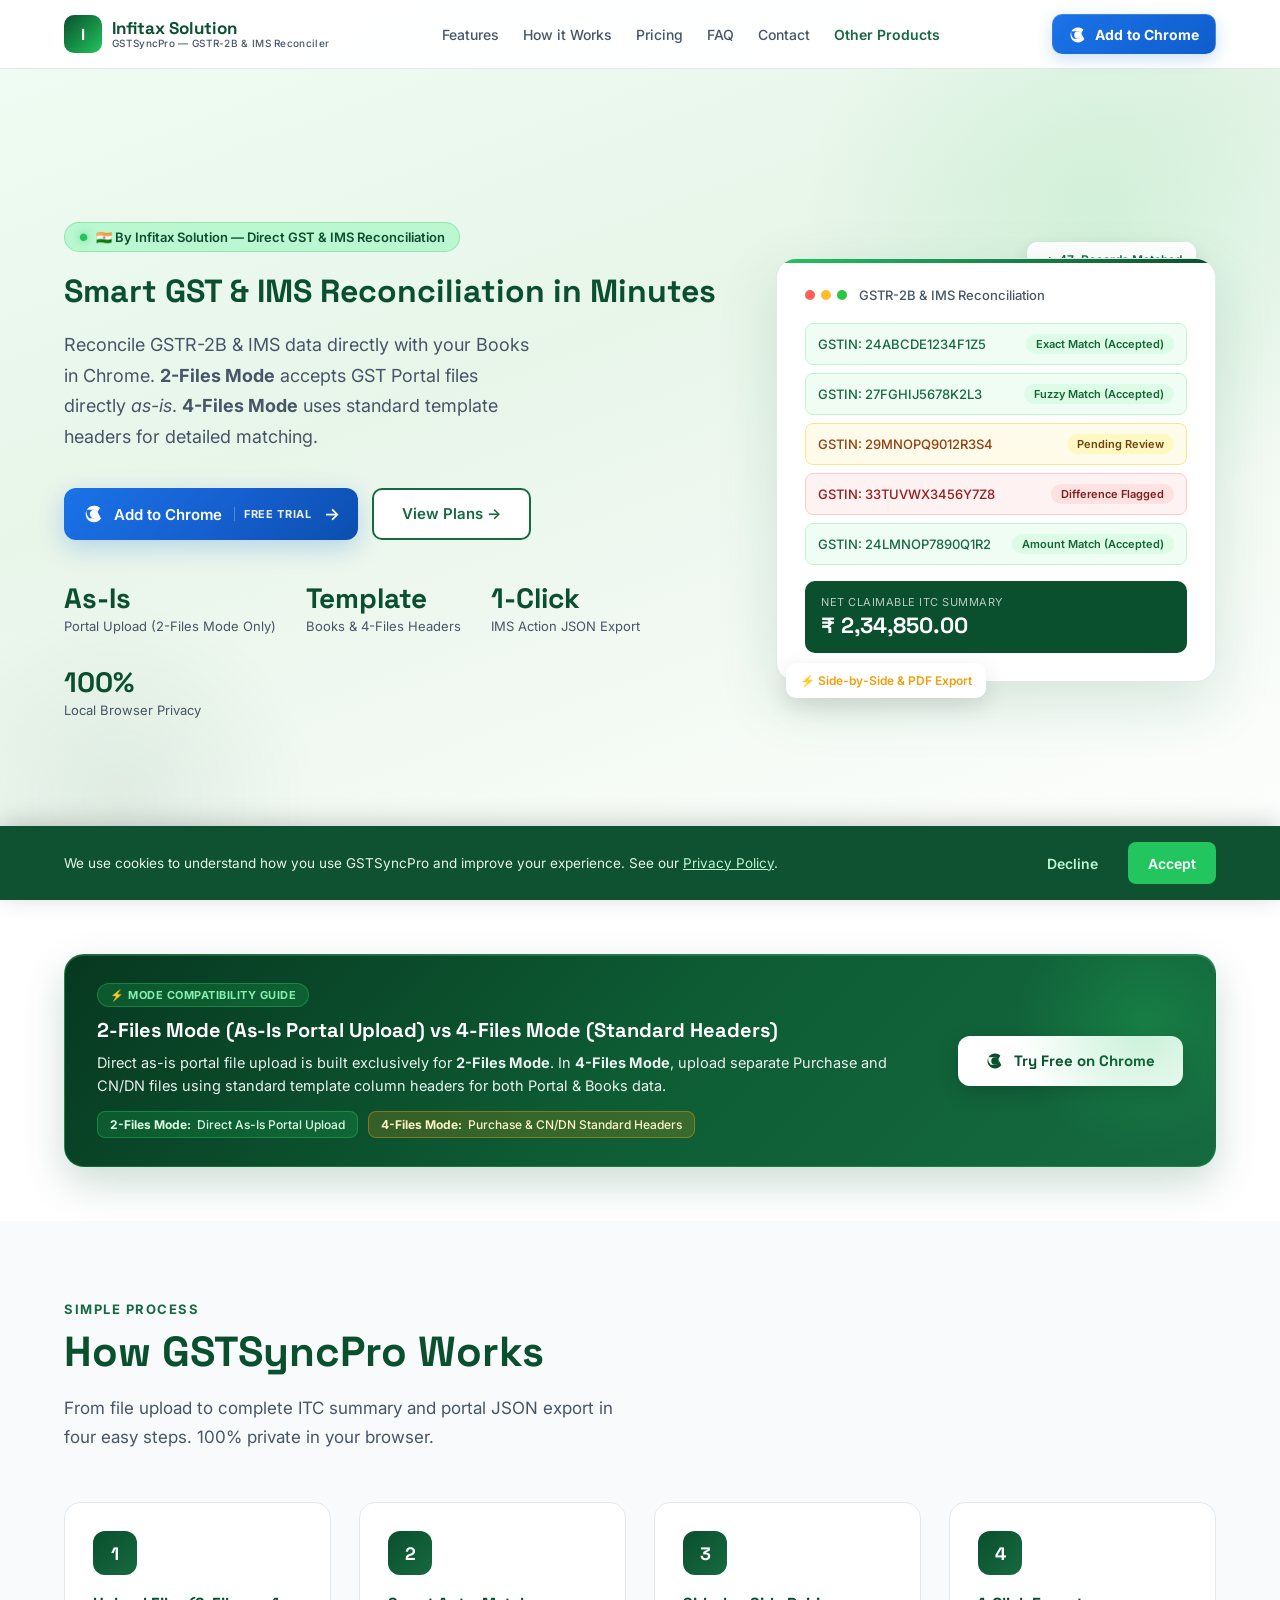
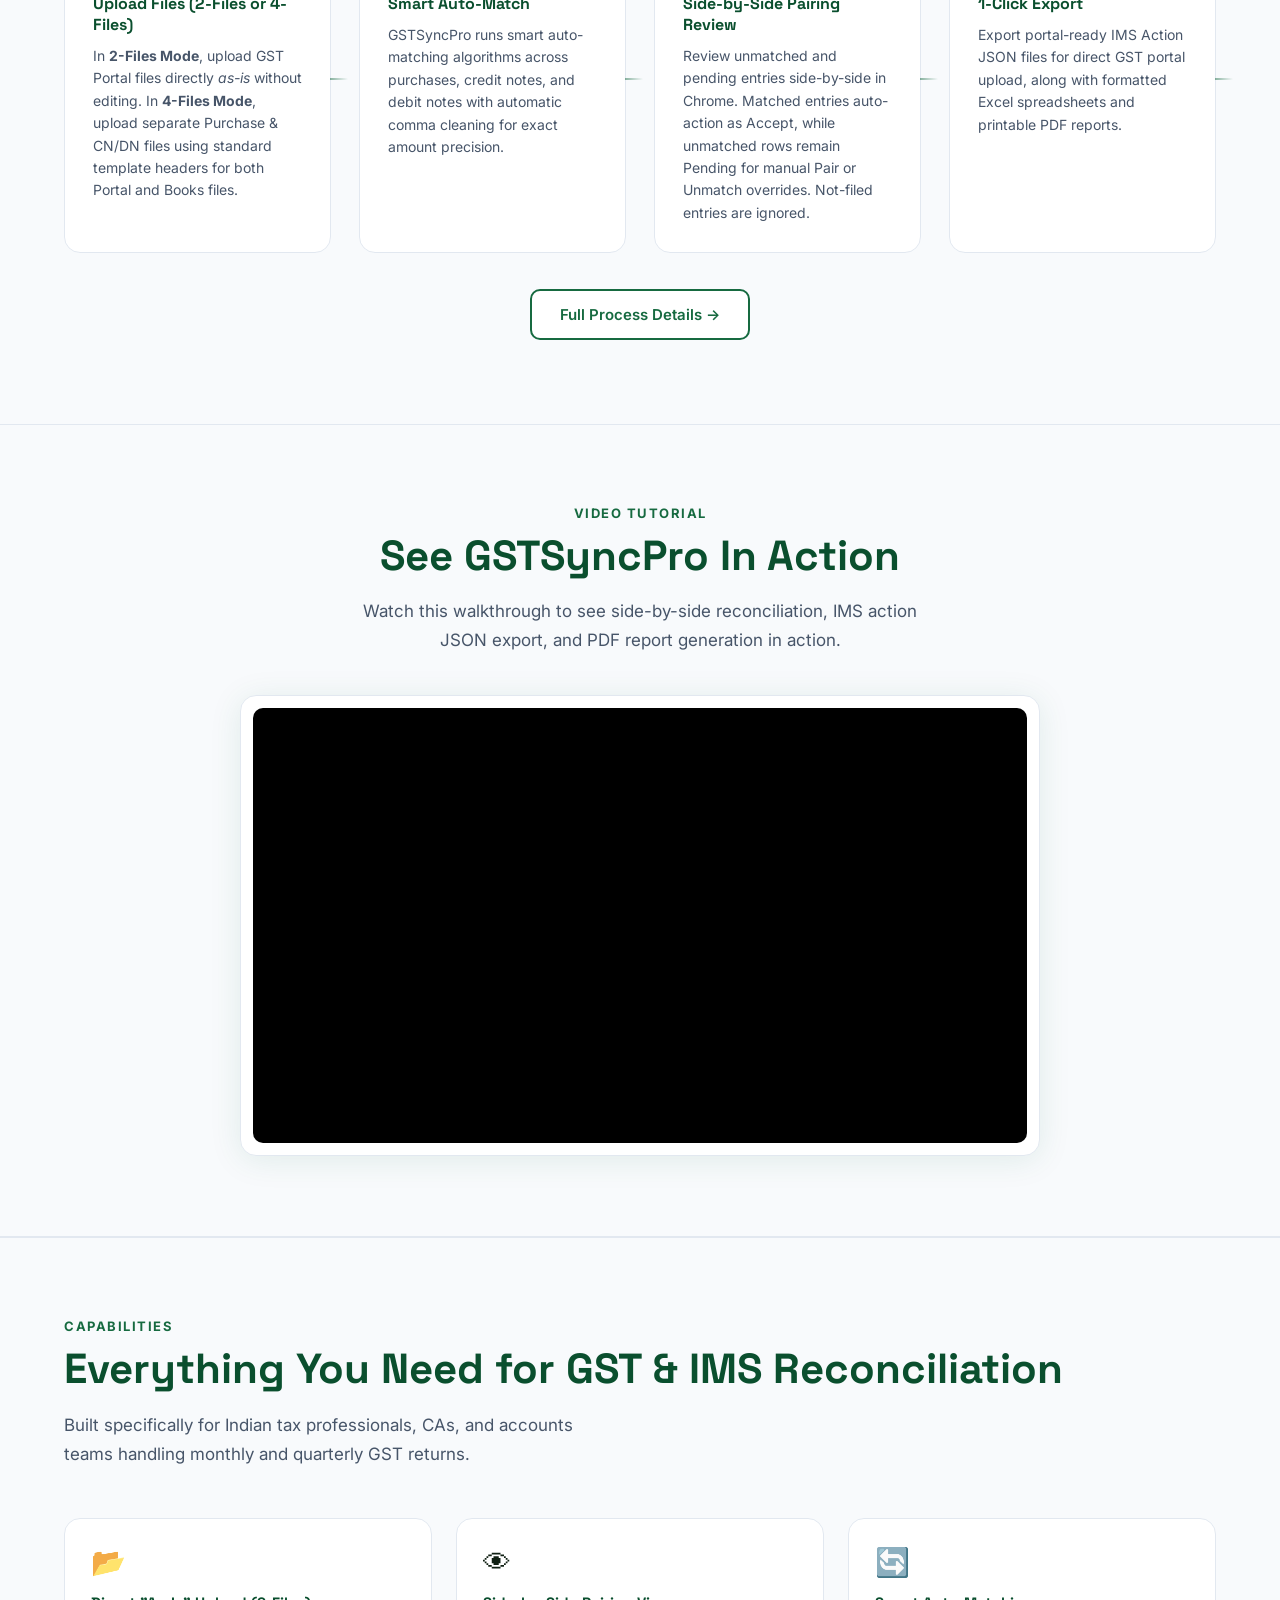
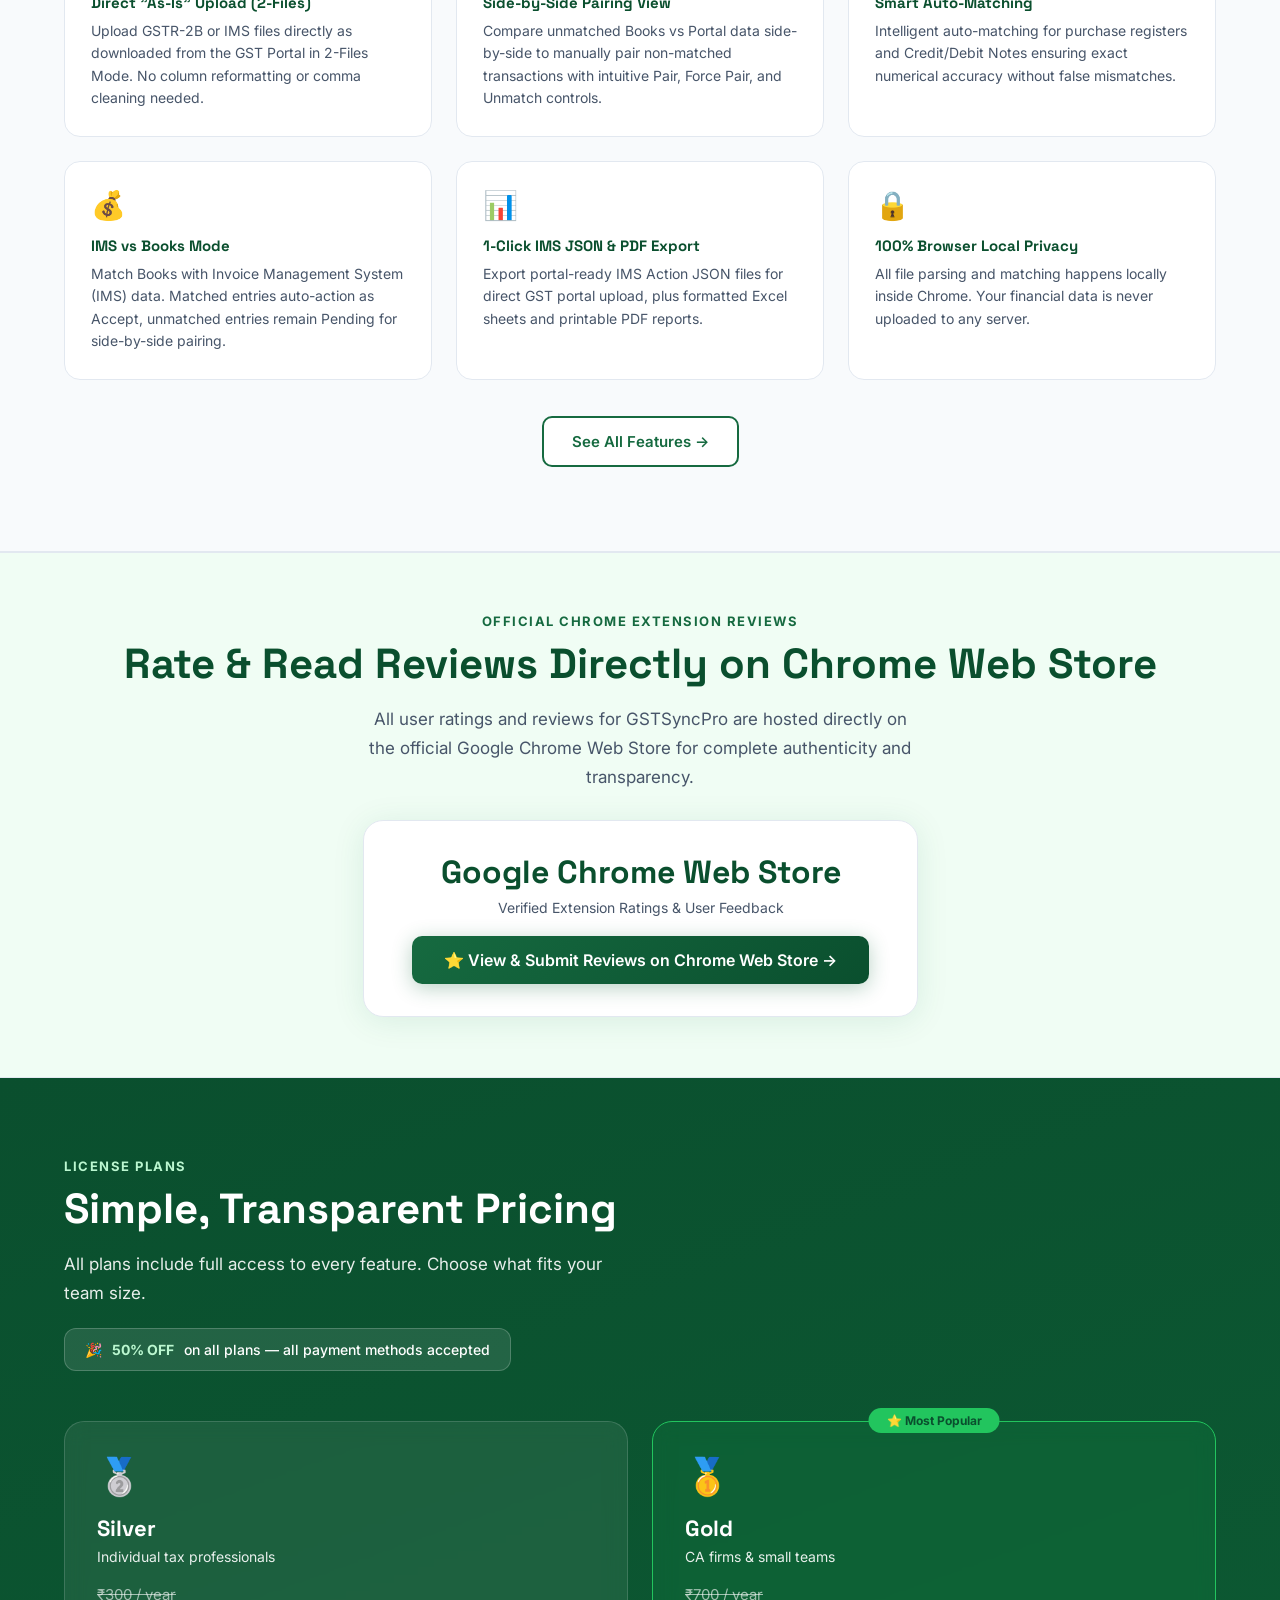
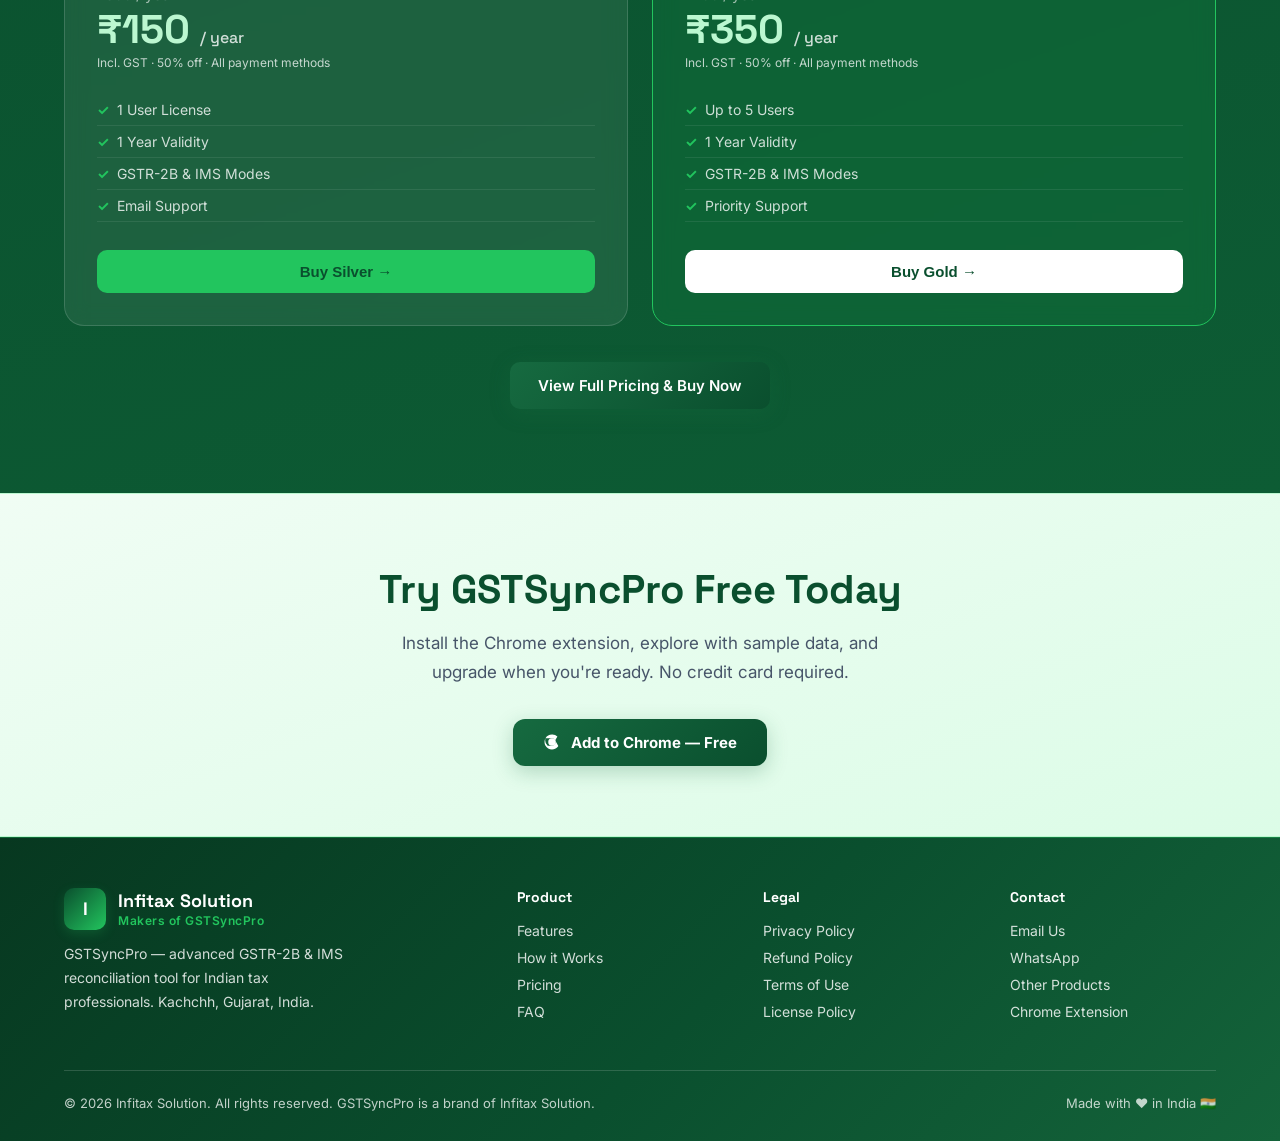
==== commit 370a12ce: "Add files via upload" ====
--- a/index.html
+++ b/index.html
@@ -1,11 +1,31 @@
 <!DOCTYPE html>
 <html lang="en">
 <head>
+<!-- Google Analytics 4 + Consent Mode v2 -->
+<script>
+  window.dataLayer = window.dataLayer || [];
+  function gtag(){dataLayer.push(arguments);}
+  gtag('js', new Date());
+  // Default consent: denied until visitor accepts via the cookie banner.
+  gtag('consent', 'default', {
+    ad_storage: 'denied',
+    ad_user_data: 'denied',
+    ad_personalization: 'denied',
+    analytics_storage: 'denied',
+    functionality_storage: 'denied',
+    security_storage: 'granted',
+    wait_for_update: 500
+  });
+</script>
+<script async src="https://www.googletagmanager.com/gtag/js?id=G-9V9T6C8QKY"></script>
+<script>
+  gtag('config', 'G-9V9T6C8QKY', { anonymize_ip: true });
+</script>
 <meta charset="UTF-8">
 <meta name="viewport" content="width=device-width, initial-scale=1.0">
-<title>GSTSyncPro v1.0.4 — Direct GST &amp; IMS Reconciliation | Infitax Solution</title>
-<meta name="description" content="GSTSyncPro v1.0.4 reconciles GST Portal Excel/CSV files as-is with Books in Chrome. Side-by-side match view, IMS vs Books, 1-click IMS JSON export & PDF reports with 100% local privacy.">
-<link rel="canonical" href="https://www.infitaxsolution.com/">
+<title>GSTSyncPro — Direct GST &amp; IMS Reconciliation | Infitax Solution</title>
+<meta name="description" content="GSTSyncPro reconciles GST Portal Excel/CSV files as-is with Books in Chrome. Side-by-side match view, IMS vs Books, 1-click IMS JSON export & PDF reports with 100% local privacy.">
+<link rel="canonical" href="https://infitaxsolution.com/">
 <!-- Fortinet / Security & Rating Metadata -->
 <meta name="rating" content="General">
 <meta name="classification" content="Business &amp; Finance, Tax Software, Chrome Extensions">
@@ -16,13 +36,13 @@
 <!-- Open Graph -->
 <meta property="og:type" content="website">
 <meta property="og:site_name" content="Infitax Solution">
-<meta property="og:title" content="GSTSyncPro v1.0.4: Direct GST &amp; IMS Reconciliation for GSTR-2B &amp; IMS | Infitax Solution">
-<meta property="og:description" content="GSTSyncPro v1.0.4 reconciles GST Portal files as-is with Books directly in Chrome. Side-by-side matching, portal-ready IMS Action JSON, PDF export, and 100% browser privacy.">
-<meta property="og:url" content="https://www.infitaxsolution.com/">
+<meta property="og:title" content="GSTSyncPro: Direct GST &amp; IMS Reconciliation for GSTR-2B &amp; IMS | Infitax Solution">
+<meta property="og:description" content="GSTSyncPro reconciles GST Portal files as-is with Books directly in Chrome. Side-by-side matching, portal-ready IMS Action JSON, PDF export, and 100% browser privacy.">
+<meta property="og:url" content="https://infitaxsolution.com/">
 <!-- Twitter Card -->
 <meta name="twitter:card" content="summary">
-<meta name="twitter:title" content="GSTSyncPro v1.0.4: Direct GST &amp; IMS Reconciliation | Infitax Solution">
-<meta name="twitter:description" content="GSTSyncPro v1.0.4 reconciles GST Portal files as-is with Books directly in Chrome. Side-by-side matching, portal-ready IMS Action JSON, PDF export, and 100% browser privacy.">
+<meta name="twitter:title" content="GSTSyncPro: Direct GST &amp; IMS Reconciliation | Infitax Solution">
+<meta name="twitter:description" content="GSTSyncPro reconciles GST Portal files as-is with Books directly in Chrome. Side-by-side matching, portal-ready IMS Action JSON, PDF export, and 100% browser privacy.">
 <!-- Favicon -->
 <link rel="icon" type="image/svg+xml" href="data:image/svg+xml,<svg xmlns='http://www.w3.org/2000/svg' viewBox='0 0 100 100'><rect width='100' height='100' rx='20' fill='%230a4f2e'/><text x='50' y='72' font-size='60' font-family='Arial' font-weight='bold' fill='white' text-anchor='middle'>I</text></svg>">
 <!-- Fonts -->
@@ -36,7 +56,7 @@
   "@context": "https://schema.org",
   "@type": "Organization",
   "name": "Infitax Solution",
-  "url": "https://www.infitaxsolution.com",
+  "url": "https://infitaxsolution.com",
   "description": "Makers of GSTSyncPro — advanced GSTR-2B & IMS reconciliation tool for Indian GST professionals.",
   "address": {
     "@type": "PostalAddress",
@@ -59,7 +79,6 @@
   "@context": "https://schema.org",
   "@type": "SoftwareApplication",
   "name": "GSTSyncPro",
-  "softwareVersion": "1.0.4",
   "applicationCategory": "BusinessApplication",
   "operatingSystem": "Chrome",
   "description": "GSTR-2B & IMS reconciliation Chrome extension with as-is portal file upload, side-by-side matching view, IMS Action JSON export, and PDF export option. 100% local processing.",
@@ -126,7 +145,7 @@
 <section class="hero" id="home">
   <div class="hero-inner">
     <div>
-      <div class="hero-badge reveal">&#127470;&#127475; By Infitax Solution &#8212; Version 1.0.4 Released</div>
+      <div class="hero-badge reveal">&#127470;&#127475; By Infitax Solution &#8212; Direct GST &amp; IMS Reconciliation</div>
       <h1 class="hero-h1 reveal" data-delay="1">Smart GST &amp; IMS Reconciliation in Minutes</h1>
       <p class="hero-sub reveal" data-delay="2">Reconcile GSTR-2B &amp; IMS data directly with your Books in Chrome. <strong>2-Files Mode</strong> accepts GST Portal files directly <em>as-is</em>. <strong>4-Files Mode</strong> uses standard template headers for detailed matching.</p>
       <div class="hero-actions reveal" data-delay="3">
@@ -145,7 +164,7 @@
       <div class="hero-card">
         <div class="card-header">
           <div class="card-dots"><span></span><span></span><span></span></div>
-          <span class="card-title">GSTR-2B &amp; IMS Reconciliation &#8212; v1.0.4</span>
+          <span class="card-title">GSTR-2B &amp; IMS Reconciliation</span>
         </div>
         <div class="match-row matched"><span>GSTIN: 24ABCDE1234F1Z5</span><span class="match-badge m">Exact Match (Accepted)</span></div>
         <div class="match-row matched"><span>GSTIN: 27FGHIJ5678K2L3</span><span class="match-badge m">Fuzzy Match (Accepted)</span></div>
@@ -345,5 +364,6 @@
 </div>
 <div class="toast" id="toast"></div>
 <script src="assets/script.js" defer></script>
+<script src="assets/analytics.js" defer></script>
 </body>
 </html>
--- a/assets/style.css
+++ b/assets/style.css
@@ -683,7 +683,7 @@
   .toast{background:#0a4f2e}
 }
 
-/* ── VERSION 1.0.4 & AS-IS UPLOAD UTILITIES ── */
+/* ── UTILITIES ── */
 .v-badge {
   display: inline-flex;
   align-items: center;
